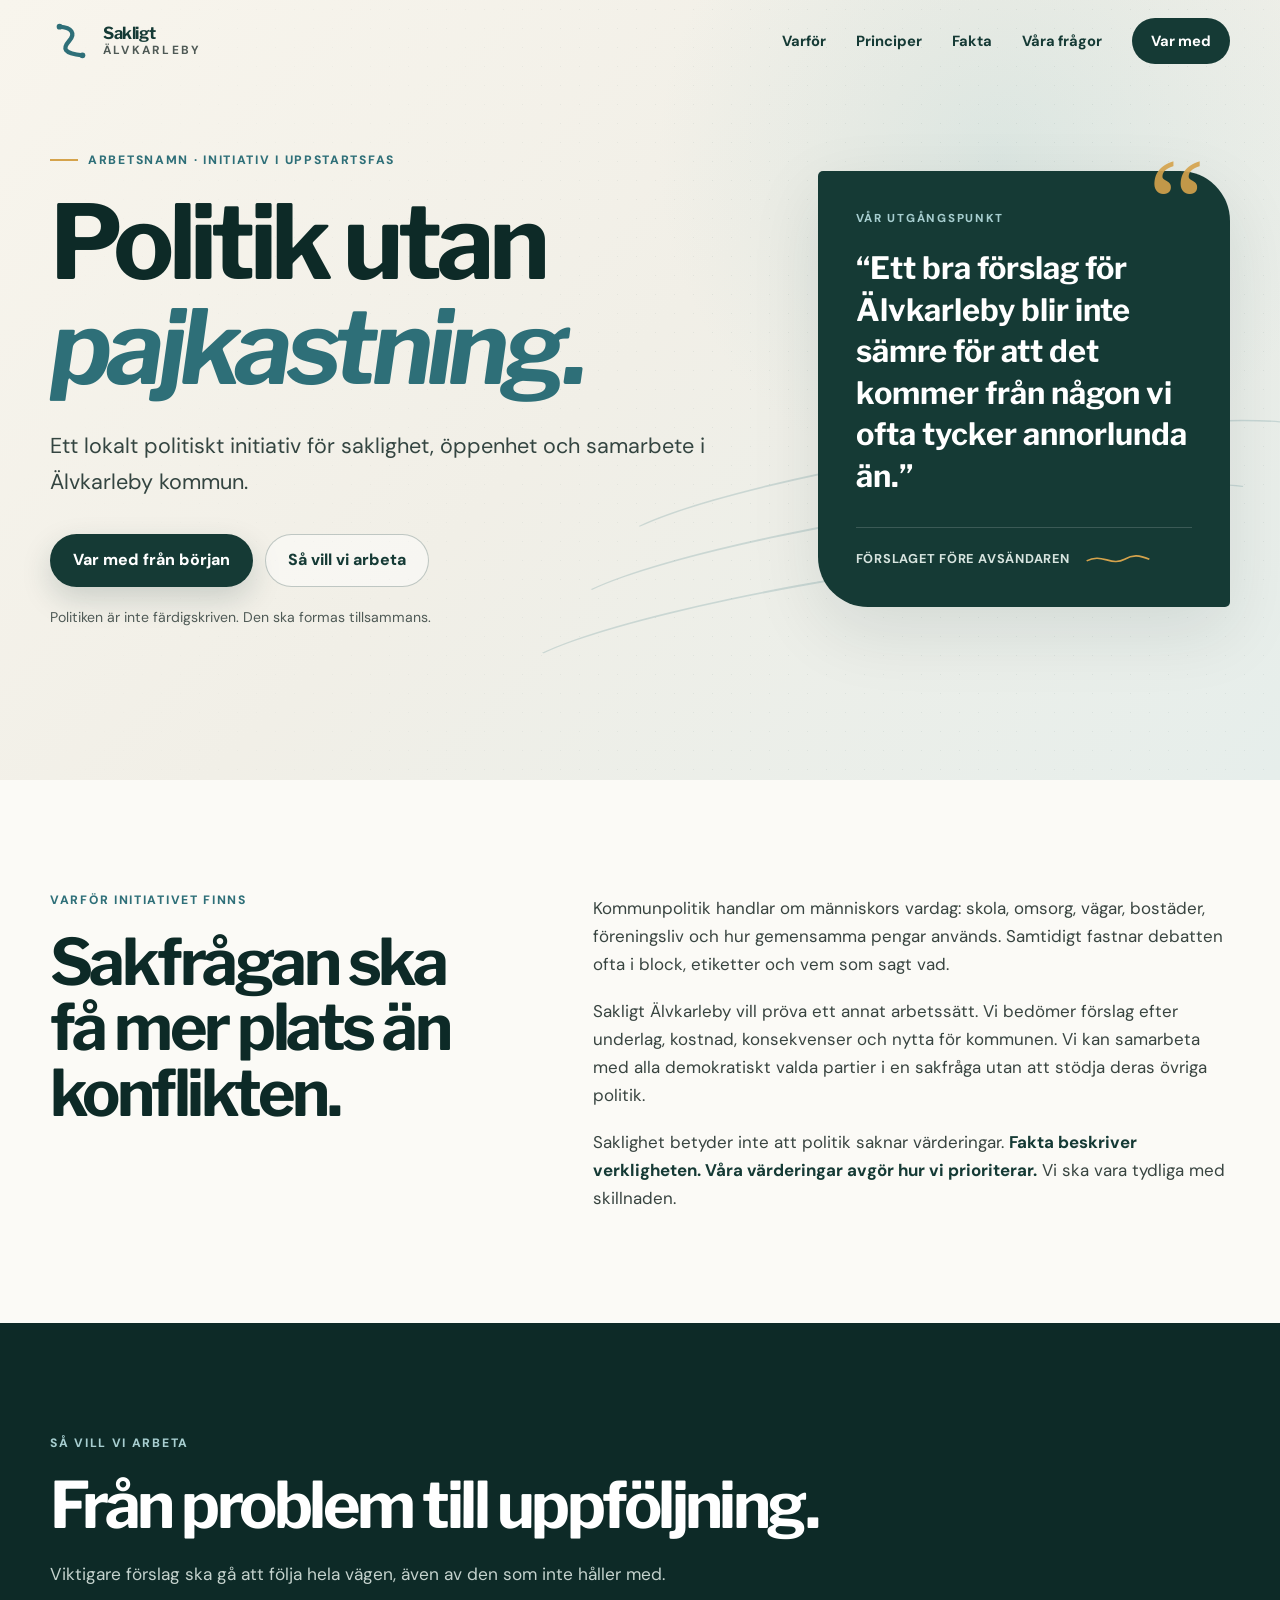
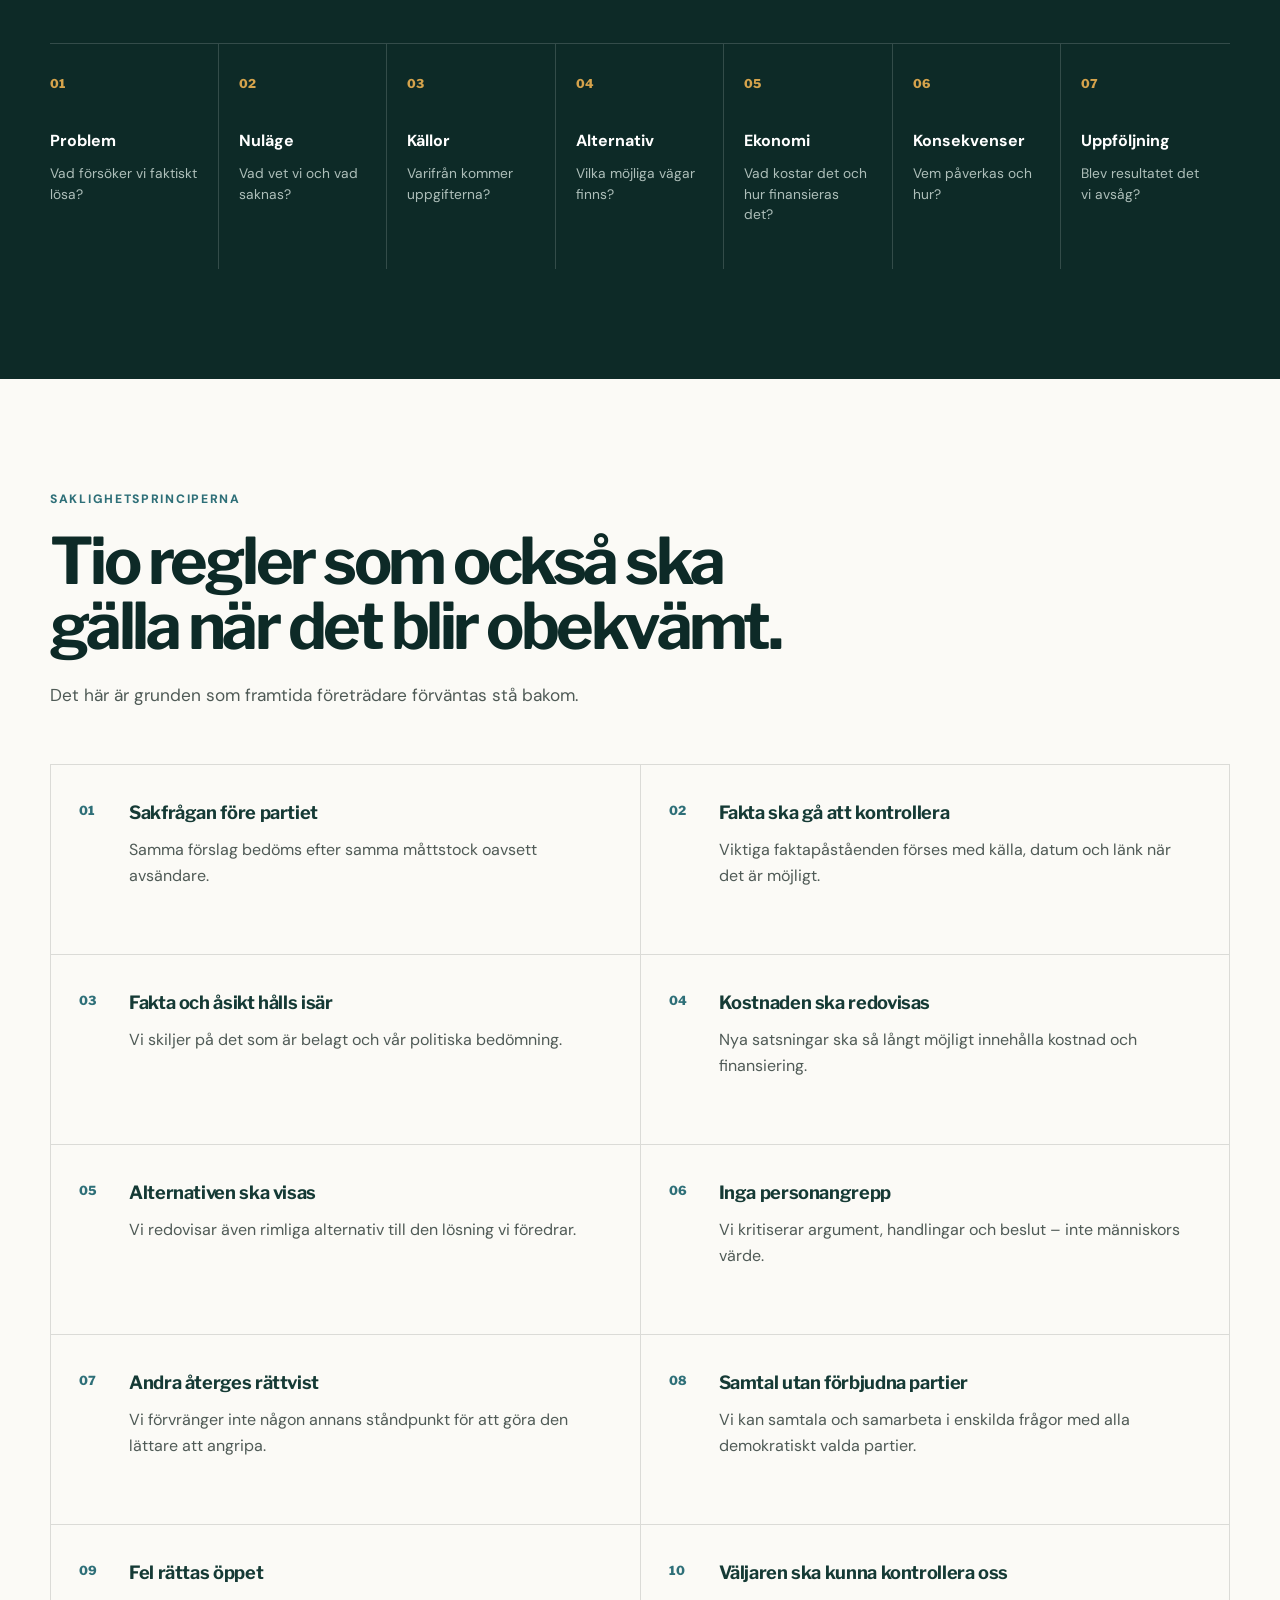
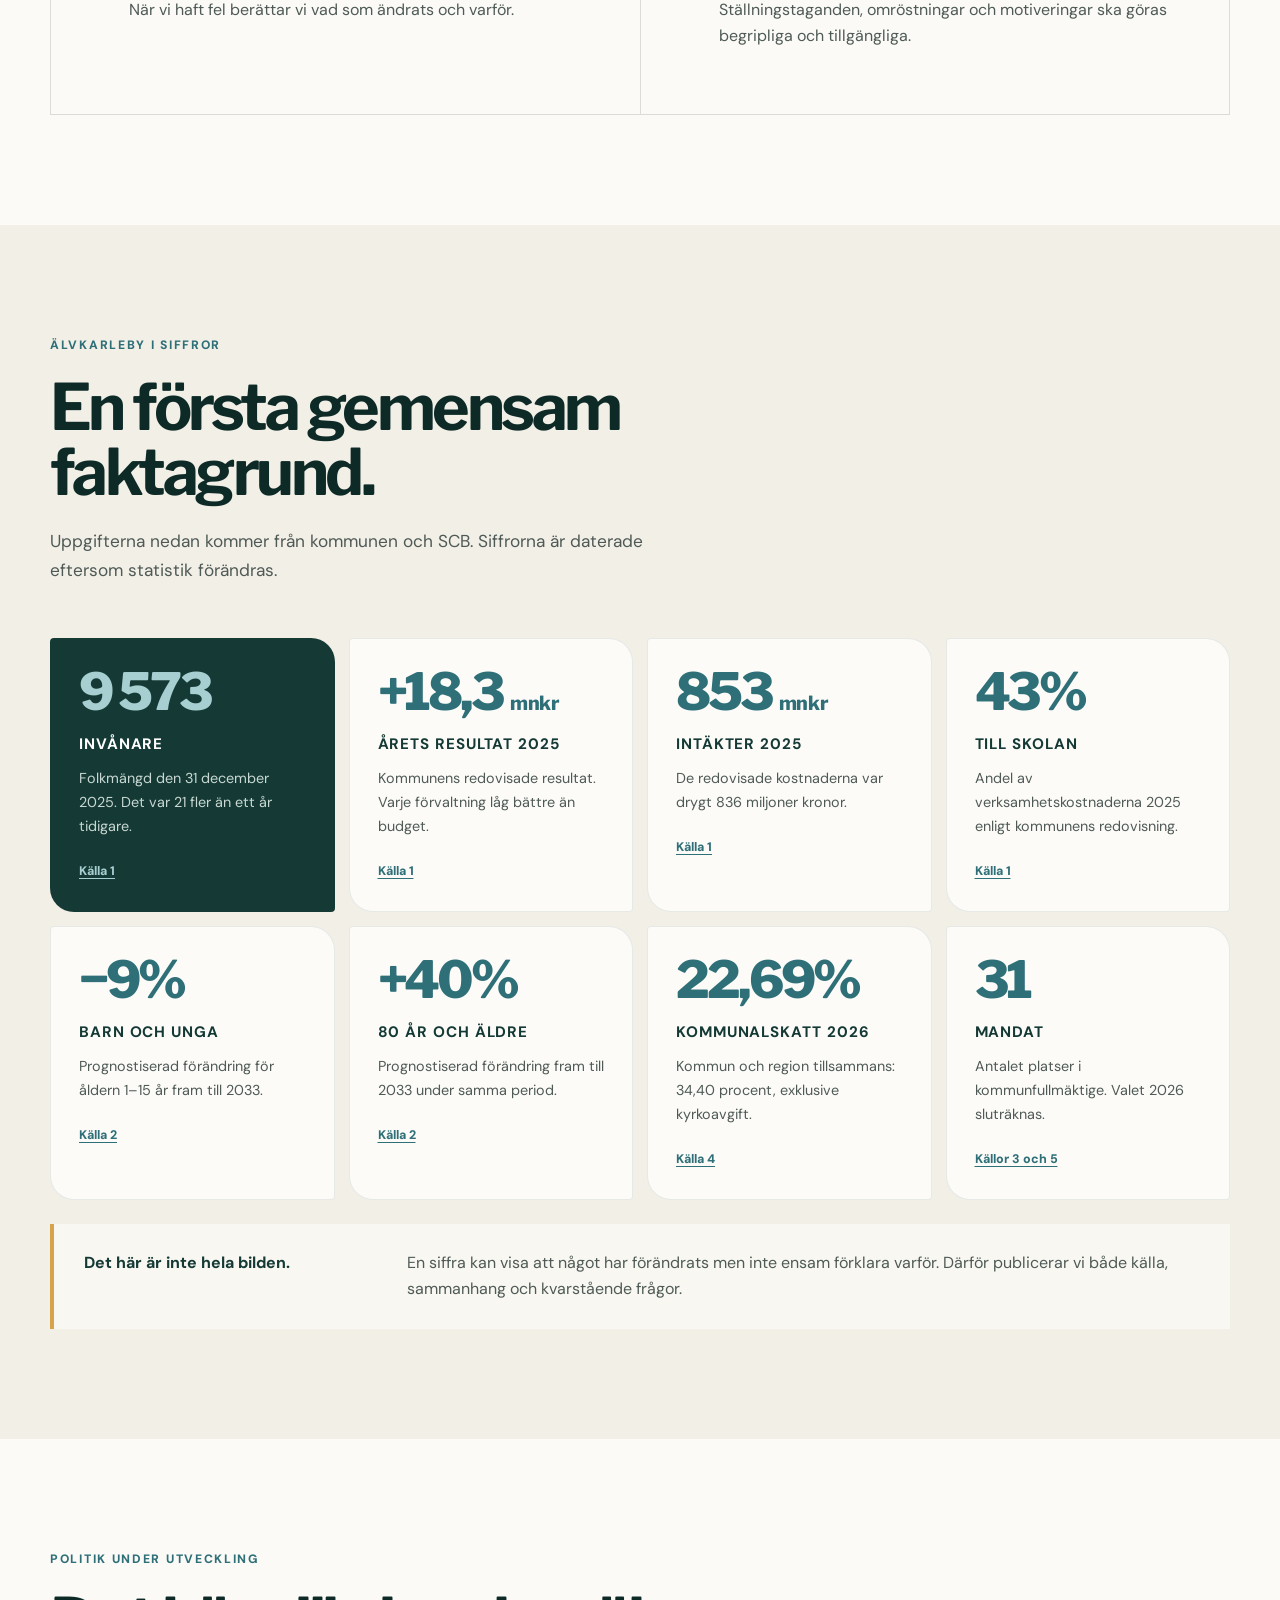
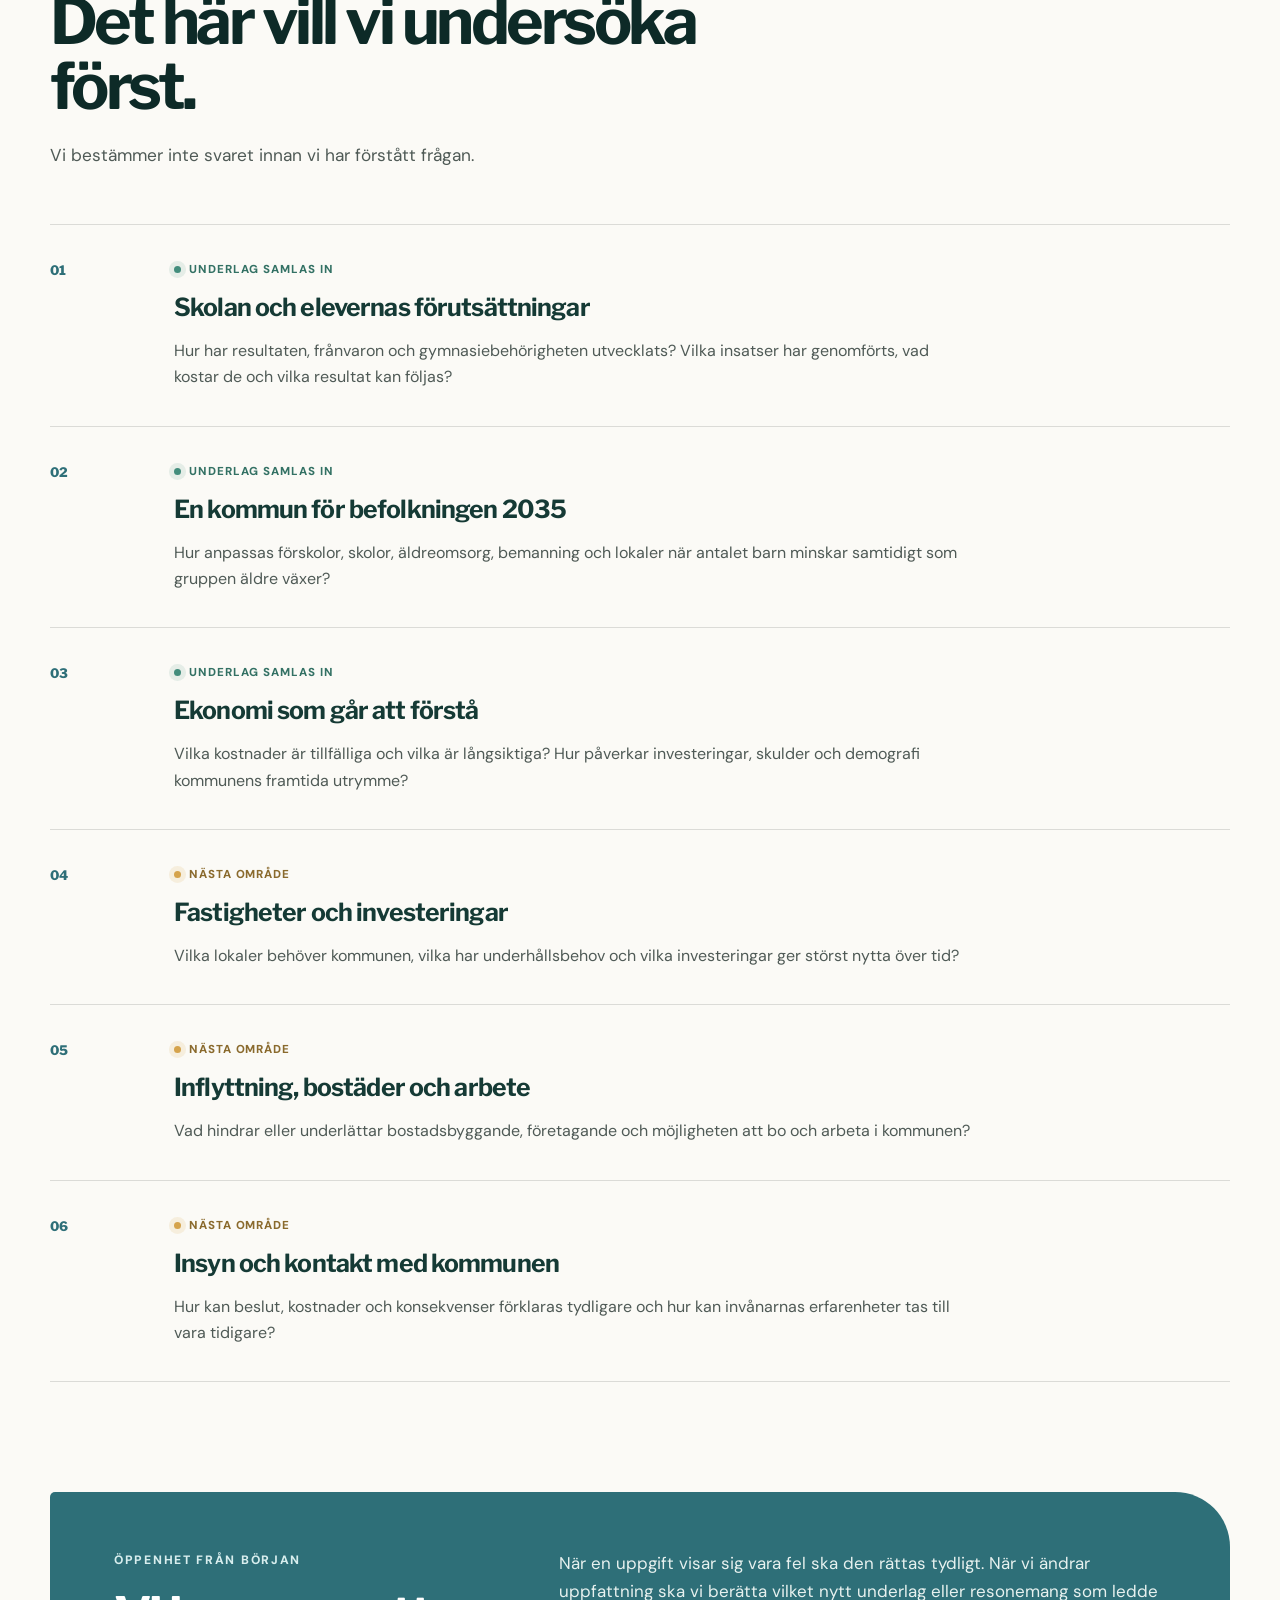
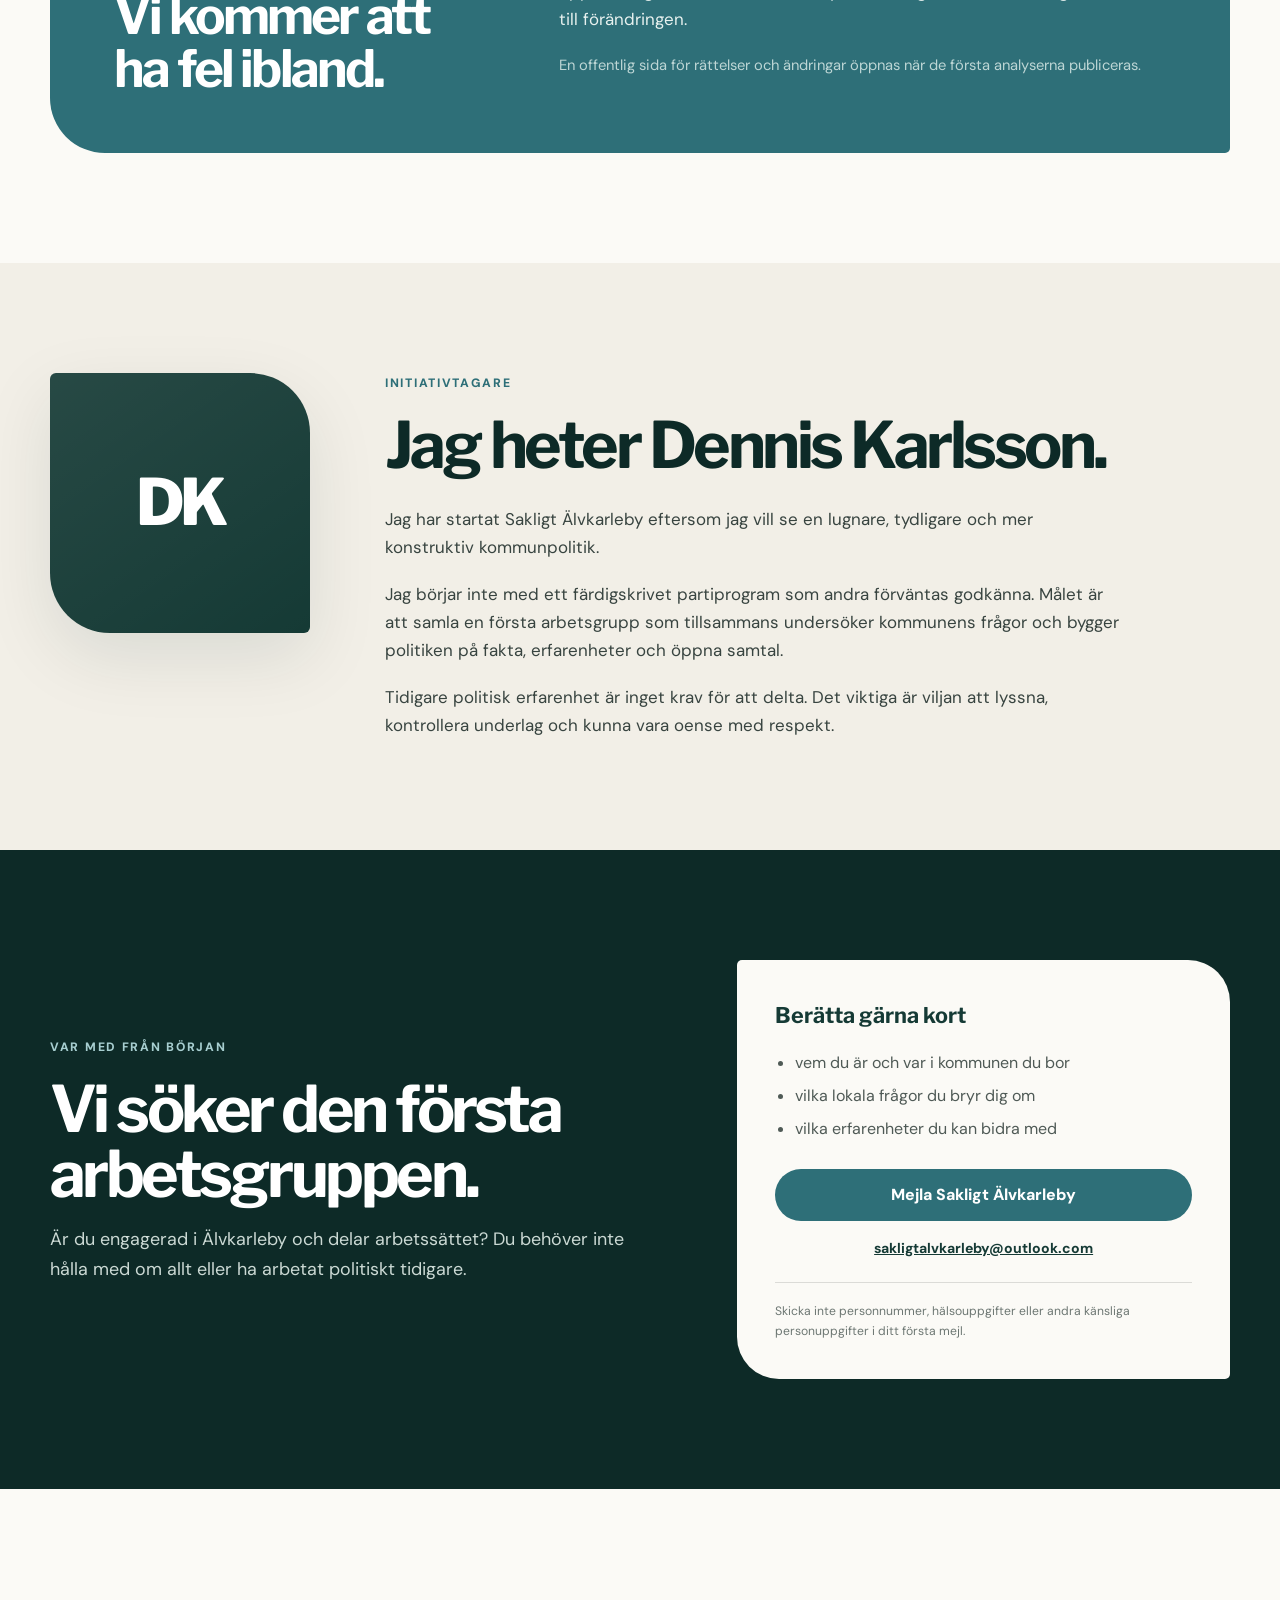
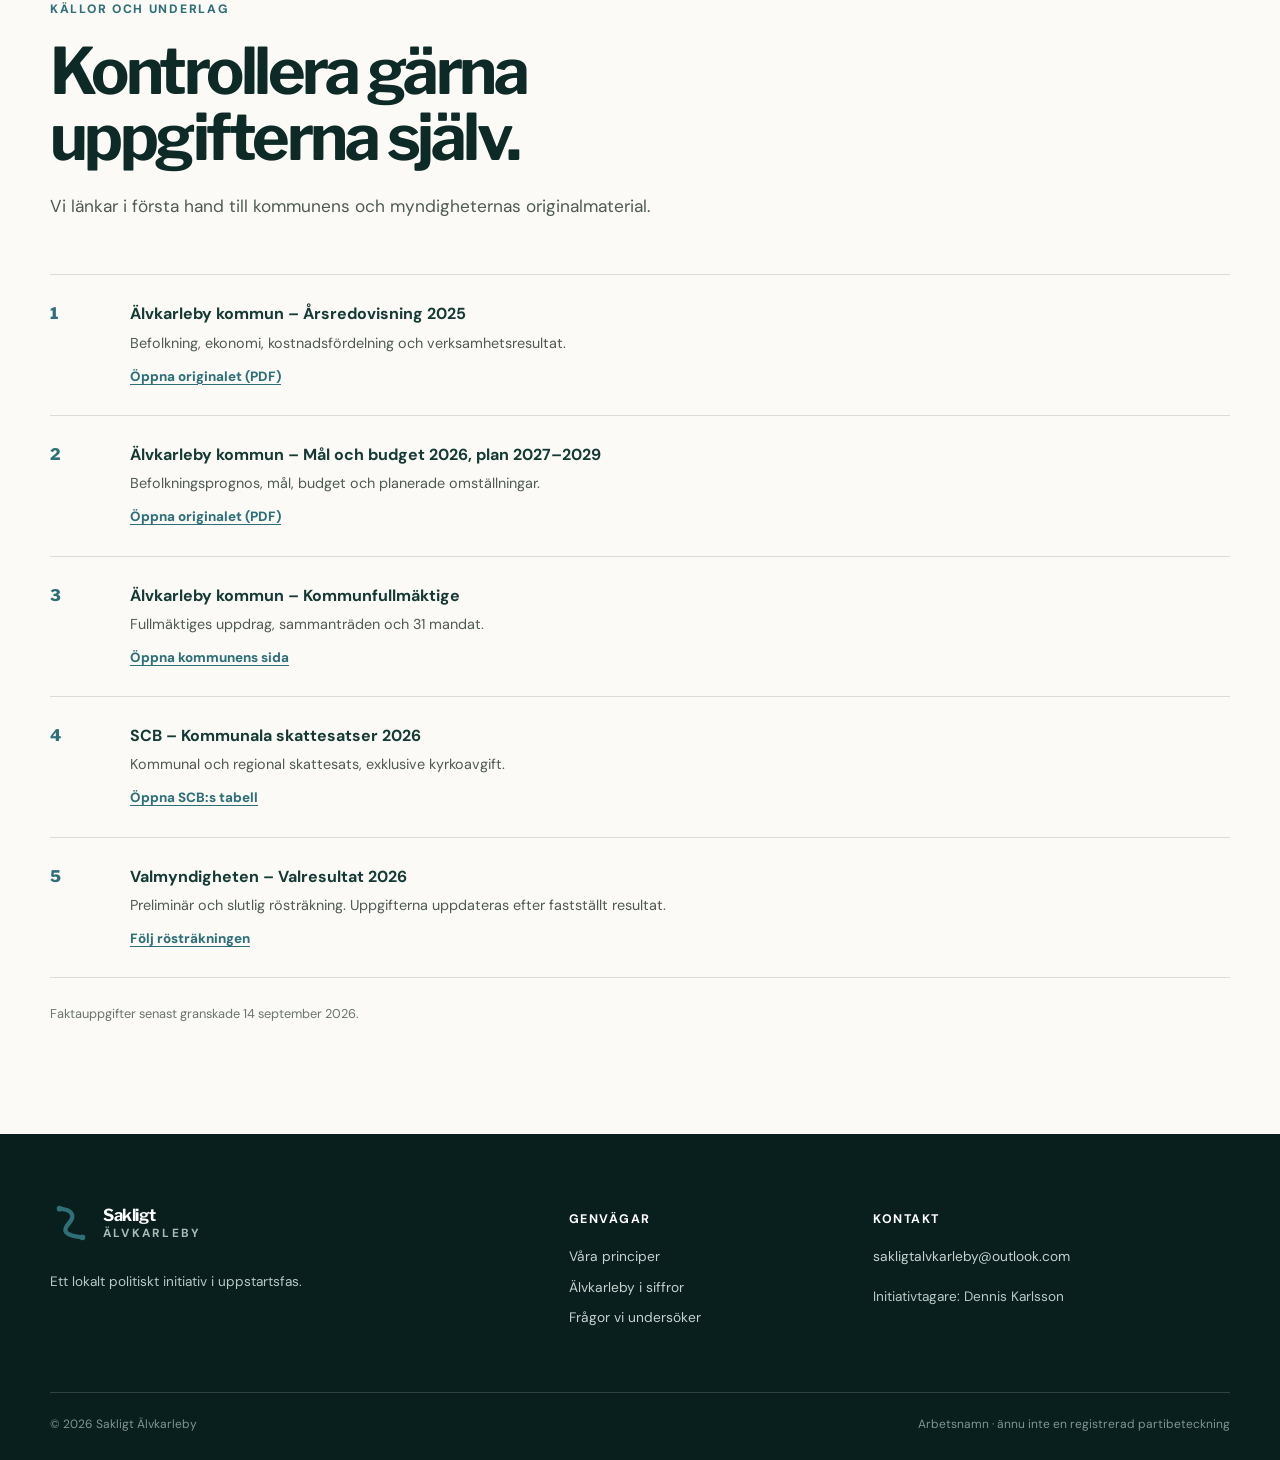
==== index.html @ 92c2a10e "Build first public information page" ====
<!doctype html>
<html lang="sv">
<head>
  <meta charset="utf-8">
  <meta name="viewport" content="width=device-width, initial-scale=1">
  <meta name="description" content="Sakligt Älvkarleby är ett lokalt politiskt initiativ för saklighet, öppenhet och samarbete i Älvkarleby kommun.">
  <meta name="theme-color" content="#153a35">
  <meta property="og:title" content="Sakligt Älvkarleby">
  <meta property="og:description" content="Politik utan pajkastning. Ett lokalt initiativ i uppstartsfas.">
  <meta property="og:type" content="website">
  <title>Sakligt Älvkarleby – Politik utan pajkastning</title>
  <link rel="icon" href="favicon.svg" type="image/svg+xml">
  <link rel="stylesheet" href="styles.css">
  <script src="script.js" defer></script>
</head>
<body>
  <a class="skip-link" href="#main">Hoppa till innehållet</a>

  <header class="site-header" data-header>
    <div class="shell header-inner">
      <a class="brand" href="#top" aria-label="Sakligt Älvkarleby, startsida">
        <span class="brand-mark" aria-hidden="true">
          <svg viewBox="0 0 44 44" role="img">
            <path d="M10 7c13 1 17 7 10 15S14 35 34 37" fill="none" stroke="currentColor" stroke-width="4.5" stroke-linecap="round"/>
            <circle cx="10" cy="7" r="3" fill="currentColor"/>
            <circle cx="34" cy="37" r="3" fill="currentColor"/>
          </svg>
        </span>
        <span>
          <strong>Sakligt</strong>
          <small>Älvkarleby</small>
        </span>
      </a>

      <button class="menu-button" type="button" aria-expanded="false" aria-controls="main-nav" data-menu-button>
        <span class="sr-only">Öppna meny</span>
        <span></span><span></span><span></span>
      </button>

      <nav id="main-nav" class="main-nav" aria-label="Huvudmeny" data-nav>
        <a href="#varfor">Varför</a>
        <a href="#principer">Principer</a>
        <a href="#fakta">Fakta</a>
        <a href="#fragor">Våra frågor</a>
        <a class="nav-cta" href="#var-med">Var med</a>
      </nav>
    </div>
  </header>

  <main id="main">
    <section class="hero" id="top">
      <div class="river-lines" aria-hidden="true">
        <span></span><span></span><span></span>
      </div>
      <div class="shell hero-grid">
        <div class="hero-copy">
          <p class="eyebrow"><span></span> Arbetsnamn · initiativ i uppstartsfas</p>
          <h1>Politik utan<br><em>pajkastning.</em></h1>
          <p class="hero-lead">
            Ett lokalt politiskt initiativ för saklighet, öppenhet och samarbete
            i Älvkarleby kommun.
          </p>
          <div class="hero-actions">
            <a class="button button-primary" href="#var-med">Var med från början</a>
            <a class="button button-ghost" href="#sa-arbetar-vi">Så vill vi arbeta</a>
          </div>
          <p class="hero-note">Politiken är inte färdigskriven. Den ska formas tillsammans.</p>
        </div>

        <aside class="hero-statement" aria-label="Vår utgångspunkt">
          <p class="statement-label">Vår utgångspunkt</p>
          <blockquote>
            “Ett bra förslag för Älvkarleby blir inte sämre för att det kommer
            från någon vi ofta tycker annorlunda än.”
          </blockquote>
          <div class="statement-footer">
            <span>Förslaget före avsändaren</span>
            <svg viewBox="0 0 80 18" aria-hidden="true">
              <path d="M2 12c18-10 30 7 46-2 10-6 18-5 30 0" fill="none" stroke="currentColor" stroke-width="2"/>
            </svg>
          </div>
        </aside>
      </div>
    </section>

    <section class="intro section" id="varfor">
      <div class="shell split">
        <div>
          <p class="section-kicker">Varför initiativet finns</p>
          <h2>Sakfrågan ska få mer plats än konflikten.</h2>
        </div>
        <div class="prose intro-prose">
          <p>
            Kommunpolitik handlar om människors vardag: skola, omsorg, vägar,
            bostäder, föreningsliv och hur gemensamma pengar används. Samtidigt
            fastnar debatten ofta i block, etiketter och vem som sagt vad.
          </p>
          <p>
            Sakligt Älvkarleby vill pröva ett annat arbetssätt. Vi bedömer
            förslag efter underlag, kostnad, konsekvenser och nytta för kommunen.
            Vi kan samarbeta med alla demokratiskt valda partier i en sakfråga
            utan att stödja deras övriga politik.
          </p>
          <p>
            Saklighet betyder inte att politik saknar värderingar.
            <strong>Fakta beskriver verkligheten. Våra värderingar avgör hur vi prioriterar.</strong>
            Vi ska vara tydliga med skillnaden.
          </p>
        </div>
      </div>
    </section>

    <section class="method section section-dark" id="sa-arbetar-vi">
      <div class="shell">
        <div class="section-heading light">
          <p class="section-kicker">Så vill vi arbeta</p>
          <h2>Från problem till uppföljning.</h2>
          <p>Viktigare förslag ska gå att följa hela vägen, även av den som inte håller med.</p>
        </div>

        <ol class="process" aria-label="Arbetsmodell i sju steg">
          <li><span>01</span><strong>Problem</strong><p>Vad försöker vi faktiskt lösa?</p></li>
          <li><span>02</span><strong>Nuläge</strong><p>Vad vet vi och vad saknas?</p></li>
          <li><span>03</span><strong>Källor</strong><p>Varifrån kommer uppgifterna?</p></li>
          <li><span>04</span><strong>Alternativ</strong><p>Vilka möjliga vägar finns?</p></li>
          <li><span>05</span><strong>Ekonomi</strong><p>Vad kostar det och hur finansieras det?</p></li>
          <li><span>06</span><strong>Konsekvenser</strong><p>Vem påverkas och hur?</p></li>
          <li><span>07</span><strong>Uppföljning</strong><p>Blev resultatet det vi avsåg?</p></li>
        </ol>
      </div>
    </section>

    <section class="principles section" id="principer">
      <div class="shell">
        <div class="section-heading">
          <p class="section-kicker">Saklighetsprinciperna</p>
          <h2>Tio regler som också ska gälla när det blir obekvämt.</h2>
          <p>Det här är grunden som framtida företrädare förväntas stå bakom.</p>
        </div>

        <div class="principle-grid">
          <article><span>01</span><h3>Sakfrågan före partiet</h3><p>Samma förslag bedöms efter samma måttstock oavsett avsändare.</p></article>
          <article><span>02</span><h3>Fakta ska gå att kontrollera</h3><p>Viktiga faktapåståenden förses med källa, datum och länk när det är möjligt.</p></article>
          <article><span>03</span><h3>Fakta och åsikt hålls isär</h3><p>Vi skiljer på det som är belagt och vår politiska bedömning.</p></article>
          <article><span>04</span><h3>Kostnaden ska redovisas</h3><p>Nya satsningar ska så långt möjligt innehålla kostnad och finansiering.</p></article>
          <article><span>05</span><h3>Alternativen ska visas</h3><p>Vi redovisar även rimliga alternativ till den lösning vi föredrar.</p></article>
          <article><span>06</span><h3>Inga personangrepp</h3><p>Vi kritiserar argument, handlingar och beslut – inte människors värde.</p></article>
          <article><span>07</span><h3>Andra återges rättvist</h3><p>Vi förvränger inte någon annans ståndpunkt för att göra den lättare att angripa.</p></article>
          <article><span>08</span><h3>Samtal utan förbjudna partier</h3><p>Vi kan samtala och samarbeta i enskilda frågor med alla demokratiskt valda partier.</p></article>
          <article><span>09</span><h3>Fel rättas öppet</h3><p>När vi haft fel berättar vi vad som ändrats och varför.</p></article>
          <article><span>10</span><h3>Väljaren ska kunna kontrollera oss</h3><p>Ställningstaganden, omröstningar och motiveringar ska göras begripliga och tillgängliga.</p></article>
        </div>
      </div>
    </section>

    <section class="facts section section-paper" id="fakta">
      <div class="shell">
        <div class="section-heading">
          <p class="section-kicker">Älvkarleby i siffror</p>
          <h2>En första gemensam faktagrund.</h2>
          <p>
            Uppgifterna nedan kommer från kommunen och SCB. Siffrorna är daterade
            eftersom statistik förändras.
          </p>
        </div>

        <div class="fact-grid">
          <article class="fact-card fact-large">
            <p class="fact-value">9 573</p>
            <h3>invånare</h3>
            <p>Folkmängd den 31 december 2025. Det var 21 fler än ett år tidigare.</p>
            <a href="#source-1">Källa 1</a>
          </article>
          <article class="fact-card">
            <p class="fact-value">+18,3 <small>mnkr</small></p>
            <h3>årets resultat 2025</h3>
            <p>Kommunens redovisade resultat. Varje förvaltning låg bättre än budget.</p>
            <a href="#source-1">Källa 1</a>
          </article>
          <article class="fact-card">
            <p class="fact-value">853 <small>mnkr</small></p>
            <h3>intäkter 2025</h3>
            <p>De redovisade kostnaderna var drygt 836 miljoner kronor.</p>
            <a href="#source-1">Källa 1</a>
          </article>
          <article class="fact-card">
            <p class="fact-value">43%</p>
            <h3>till skolan</h3>
            <p>Andel av verksamhetskostnaderna 2025 enligt kommunens redovisning.</p>
            <a href="#source-1">Källa 1</a>
          </article>
          <article class="fact-card">
            <p class="fact-value">−9%</p>
            <h3>barn och unga</h3>
            <p>Prognostiserad förändring för åldern 1–15 år fram till 2033.</p>
            <a href="#source-2">Källa 2</a>
          </article>
          <article class="fact-card">
            <p class="fact-value">+40%</p>
            <h3>80 år och äldre</h3>
            <p>Prognostiserad förändring fram till 2033 under samma period.</p>
            <a href="#source-2">Källa 2</a>
          </article>
          <article class="fact-card">
            <p class="fact-value">22,69%</p>
            <h3>kommunalskatt 2026</h3>
            <p>Kommun och region tillsammans: 34,40 procent, exklusive kyrkoavgift.</p>
            <a href="#source-4">Källa 4</a>
          </article>
          <article class="fact-card">
            <p class="fact-value">31</p>
            <h3>mandat</h3>
            <p>Antalet platser i kommunfullmäktige. Valet 2026 sluträknas.</p>
            <a href="#source-3">Källor 3 och 5</a>
          </article>
        </div>

        <div class="fact-note" role="note">
          <strong>Det här är inte hela bilden.</strong>
          <p>
            En siffra kan visa att något har förändrats men inte ensam förklara varför.
            Därför publicerar vi både källa, sammanhang och kvarstående frågor.
          </p>
        </div>
      </div>
    </section>

    <section class="questions section" id="fragor">
      <div class="shell">
        <div class="section-heading">
          <p class="section-kicker">Politik under utveckling</p>
          <h2>Det här vill vi undersöka först.</h2>
          <p>Vi bestämmer inte svaret innan vi har förstått frågan.</p>
        </div>

        <div class="question-list">
          <article>
            <div class="question-number">01</div>
            <div>
              <p class="status"><span></span> Underlag samlas in</p>
              <h3>Skolan och elevernas förutsättningar</h3>
              <p>
                Hur har resultaten, frånvaron och gymnasiebehörigheten utvecklats?
                Vilka insatser har genomförts, vad kostar de och vilka resultat kan följas?
              </p>
            </div>
          </article>
          <article>
            <div class="question-number">02</div>
            <div>
              <p class="status"><span></span> Underlag samlas in</p>
              <h3>En kommun för befolkningen 2035</h3>
              <p>
                Hur anpassas förskolor, skolor, äldreomsorg, bemanning och lokaler
                när antalet barn minskar samtidigt som gruppen äldre växer?
              </p>
            </div>
          </article>
          <article>
            <div class="question-number">03</div>
            <div>
              <p class="status"><span></span> Underlag samlas in</p>
              <h3>Ekonomi som går att förstå</h3>
              <p>
                Vilka kostnader är tillfälliga och vilka är långsiktiga? Hur påverkar
                investeringar, skulder och demografi kommunens framtida utrymme?
              </p>
            </div>
          </article>
          <article>
            <div class="question-number">04</div>
            <div>
              <p class="status status-next"><span></span> Nästa område</p>
              <h3>Fastigheter och investeringar</h3>
              <p>
                Vilka lokaler behöver kommunen, vilka har underhållsbehov och vilka
                investeringar ger störst nytta över tid?
              </p>
            </div>
          </article>
          <article>
            <div class="question-number">05</div>
            <div>
              <p class="status status-next"><span></span> Nästa område</p>
              <h3>Inflyttning, bostäder och arbete</h3>
              <p>
                Vad hindrar eller underlättar bostadsbyggande, företagande och
                möjligheten att bo och arbeta i kommunen?
              </p>
            </div>
          </article>
          <article>
            <div class="question-number">06</div>
            <div>
              <p class="status status-next"><span></span> Nästa område</p>
              <h3>Insyn och kontakt med kommunen</h3>
              <p>
                Hur kan beslut, kostnader och konsekvenser förklaras tydligare och
                hur kan invånarnas erfarenheter tas till vara tidigare?
              </p>
            </div>
          </article>
        </div>
      </div>
    </section>

    <section class="corrections section">
      <div class="shell correction-card">
        <div>
          <p class="section-kicker">Öppenhet från början</p>
          <h2>Vi kommer att ha fel ibland.</h2>
        </div>
        <div class="prose">
          <p>
            När en uppgift visar sig vara fel ska den rättas tydligt. När vi ändrar
            uppfattning ska vi berätta vilket nytt underlag eller resonemang som
            ledde till förändringen.
          </p>
          <p class="muted">
            En offentlig sida för rättelser och ändringar öppnas när de första
            analyserna publiceras.
          </p>
        </div>
      </div>
    </section>

    <section class="founder section section-paper" id="om">
      <div class="shell founder-grid">
        <div class="founder-monogram" aria-hidden="true">DK</div>
        <div>
          <p class="section-kicker">Initiativtagare</p>
          <h2>Jag heter Dennis Karlsson.</h2>
          <div class="prose">
            <p>
              Jag har startat Sakligt Älvkarleby eftersom jag vill se en lugnare,
              tydligare och mer konstruktiv kommunpolitik.
            </p>
            <p>
              Jag börjar inte med ett färdigskrivet partiprogram som andra förväntas
              godkänna. Målet är att samla en första arbetsgrupp som tillsammans
              undersöker kommunens frågor och bygger politiken på fakta, erfarenheter
              och öppna samtal.
            </p>
            <p>
              Tidigare politisk erfarenhet är inget krav för att delta. Det viktiga är
              viljan att lyssna, kontrollera underlag och kunna vara oense med respekt.
            </p>
          </div>
        </div>
      </div>
    </section>

    <section class="join section section-dark" id="var-med">
      <div class="shell join-grid">
        <div>
          <p class="section-kicker">Var med från början</p>
          <h2>Vi söker den första arbetsgruppen.</h2>
          <p class="join-lead">
            Är du engagerad i Älvkarleby och delar arbetssättet? Du behöver inte
            hålla med om allt eller ha arbetat politiskt tidigare.
          </p>
        </div>
        <div class="join-card">
          <h3>Berätta gärna kort</h3>
          <ul>
            <li>vem du är och var i kommunen du bor</li>
            <li>vilka lokala frågor du bryr dig om</li>
            <li>vilka erfarenheter du kan bidra med</li>
          </ul>
          <a class="button button-light" href="mailto:sakligtalvkarleby@outlook.com?subject=Jag%20vill%20vara%20med%20fr%C3%A5n%20b%C3%B6rjan">
            Mejla Sakligt Älvkarleby
          </a>
          <a class="email-link" href="mailto:sakligtalvkarleby@outlook.com">sakligtalvkarleby@outlook.com</a>
          <p class="privacy-note">
            Skicka inte personnummer, hälsouppgifter eller andra känsliga
            personuppgifter i ditt första mejl.
          </p>
        </div>
      </div>
    </section>

    <section class="sources section" id="kallor">
      <div class="shell">
        <div class="section-heading">
          <p class="section-kicker">Källor och underlag</p>
          <h2>Kontrollera gärna uppgifterna själv.</h2>
          <p>Vi länkar i första hand till kommunens och myndigheternas originalmaterial.</p>
        </div>

        <ol class="source-list">
          <li id="source-1">
            <span>1</span>
            <div>
              <h3>Älvkarleby kommun – Årsredovisning 2025</h3>
              <p>Befolkning, ekonomi, kostnadsfördelning och verksamhetsresultat.</p>
              <a href="https://www.alvkarleby.se/download/18.3c70674519e635f75181ef31/1781100149010/%C3%85rsredovisning%202025%20%C3%84lvkarleby%20kommun%20(1).pdf" target="_blank" rel="noopener">Öppna originalet (PDF)</a>
            </div>
          </li>
          <li id="source-2">
            <span>2</span>
            <div>
              <h3>Älvkarleby kommun – Mål och budget 2026, plan 2027–2029</h3>
              <p>Befolkningsprognos, mål, budget och planerade omställningar.</p>
              <a href="https://www.alvkarleby.se/download/18.3039a60a199371e7e4b1eeb/1757689611729/Mal%20och%20budget%202026%20med%20plan%202027-2029%20Alvkarleby%20kommun_beslutad.pdf" target="_blank" rel="noopener">Öppna originalet (PDF)</a>
            </div>
          </li>
          <li id="source-3">
            <span>3</span>
            <div>
              <h3>Älvkarleby kommun – Kommunfullmäktige</h3>
              <p>Fullmäktiges uppdrag, sammanträden och 31 mandat.</p>
              <a href="https://www.alvkarleby.se/kommun-och-politik/kommunens-organisation/kommunfullmaktige.html" target="_blank" rel="noopener">Öppna kommunens sida</a>
            </div>
          </li>
          <li id="source-4">
            <span>4</span>
            <div>
              <h3>SCB – Kommunala skattesatser 2026</h3>
              <p>Kommunal och regional skattesats, exklusive kyrkoavgift.</p>
              <a href="https://www.scb.se/hitta-statistik/statistik-efter-amne/offentlig-ekonomi/finanser-for-den-kommunala-sektorn/kommunalskatterna/pong/tabell-och-diagram/totala-kommunala-skattesatser-2026-kommunvis/" target="_blank" rel="noopener">Öppna SCB:s tabell</a>
            </div>
          </li>
          <li id="source-5">
            <span>5</span>
            <div>
              <h3>Valmyndigheten – Valresultat 2026</h3>
              <p>Preliminär och slutlig rösträkning. Uppgifterna uppdateras efter fastställt resultat.</p>
              <a href="https://www.val.se/valresultat-och-statistik/riksdags--region--och-kommunval/valresultat-2026" target="_blank" rel="noopener">Följ rösträkningen</a>
            </div>
          </li>
        </ol>

        <p class="updated">Faktauppgifter senast granskade 14 september 2026.</p>
      </div>
    </section>
  </main>

  <footer class="site-footer">
    <div class="shell footer-grid">
      <div>
        <a class="brand brand-footer" href="#top">
          <span class="brand-mark" aria-hidden="true">
            <svg viewBox="0 0 44 44"><path d="M10 7c13 1 17 7 10 15S14 35 34 37" fill="none" stroke="currentColor" stroke-width="4.5" stroke-linecap="round"/><circle cx="10" cy="7" r="3" fill="currentColor"/><circle cx="34" cy="37" r="3" fill="currentColor"/></svg>
          </span>
          <span><strong>Sakligt</strong><small>Älvkarleby</small></span>
        </a>
        <p>Ett lokalt politiskt initiativ i uppstartsfas.</p>
      </div>
      <div>
        <h2>Genvägar</h2>
        <a href="#principer">Våra principer</a>
        <a href="#fakta">Älvkarleby i siffror</a>
        <a href="#fragor">Frågor vi undersöker</a>
      </div>
      <div>
        <h2>Kontakt</h2>
        <a href="mailto:sakligtalvkarleby@outlook.com">sakligtalvkarleby@outlook.com</a>
        <p>Initiativtagare: Dennis Karlsson</p>
      </div>
    </div>
    <div class="shell footer-bottom">
      <p>© <span data-year>2026</span> Sakligt Älvkarleby</p>
      <p>Arbetsnamn · ännu inte en registrerad partibeteckning</p>
    </div>
  </footer>
</body>
</html>
---- styles.css ----
@import url('https://fonts.googleapis.com/css2?family=DM+Sans:wght@400;500;600;700&family=Libre+Franklin:ital,wght@0,700;0,800;1,700&display=swap');

:root {
  --ink: #18201e;
  --ink-soft: #4f5a56;
  --forest: #153a35;
  --forest-deep: #0d2a27;
  --river: #2e6f78;
  --river-light: #a7ced0;
  --paper: #f2efe7;
  --cream: #fbfaf6;
  --white: #ffffff;
  --gold: #d5a34c;
  --line: rgba(24, 32, 30, 0.14);
  --line-light: rgba(255, 255, 255, 0.16);
  --shadow: 0 24px 70px rgba(12, 42, 39, 0.10);
  --radius: 22px;
  --shell: 1180px;
}

* { box-sizing: border-box; }
html { scroll-behavior: smooth; scroll-padding-top: 90px; }
body {
  margin: 0;
  color: var(--ink);
  background: var(--cream);
  font-family: "DM Sans", system-ui, -apple-system, BlinkMacSystemFont, "Segoe UI", sans-serif;
  line-height: 1.65;
  -webkit-font-smoothing: antialiased;
}
body.menu-open { overflow: hidden; }
a { color: inherit; }
img, svg { display: block; max-width: 100%; }
button, input, textarea { font: inherit; }
::selection { background: var(--river-light); color: var(--forest-deep); }

.skip-link {
  position: fixed;
  top: 8px;
  left: 8px;
  z-index: 1000;
  padding: 10px 16px;
  background: var(--white);
  color: var(--forest);
  border-radius: 8px;
  transform: translateY(-150%);
}
.skip-link:focus { transform: translateY(0); }

.sr-only {
  position: absolute;
  width: 1px;
  height: 1px;
  padding: 0;
  margin: -1px;
  overflow: hidden;
  clip: rect(0, 0, 0, 0);
  white-space: nowrap;
  border: 0;
}

.shell {
  width: min(calc(100% - 40px), var(--shell));
  margin-inline: auto;
}

.site-header {
  position: fixed;
  inset: 0 0 auto;
  z-index: 100;
  transition: background .25s ease, box-shadow .25s ease;
}
.site-header.scrolled {
  background: rgba(251, 250, 246, .94);
  box-shadow: 0 1px 0 var(--line);
  backdrop-filter: blur(16px);
}
.header-inner {
  min-height: 82px;
  display: flex;
  align-items: center;
  justify-content: space-between;
}
.brand {
  display: inline-flex;
  align-items: center;
  gap: 11px;
  color: var(--forest);
  text-decoration: none;
}
.brand-mark {
  width: 42px;
  height: 42px;
  display: grid;
  place-items: center;
  color: var(--river);
}
.brand-mark svg { width: 100%; }
.brand strong,
.brand small {
  display: block;
  line-height: 1;
}
.brand strong {
  font-family: "Libre Franklin", sans-serif;
  font-size: 1.04rem;
  letter-spacing: -.03em;
}
.brand small {
  margin-top: 4px;
  color: var(--ink-soft);
  font-size: .74rem;
  font-weight: 700;
  letter-spacing: .19em;
  text-transform: uppercase;
}
.main-nav {
  display: flex;
  align-items: center;
  gap: 30px;
}
.main-nav a {
  color: var(--forest);
  font-size: .92rem;
  font-weight: 700;
  text-decoration: none;
}
.main-nav a:not(.nav-cta):hover { color: var(--river); }
.main-nav .nav-cta {
  padding: 11px 19px;
  color: var(--white);
  background: var(--forest);
  border-radius: 999px;
}
.menu-button {
  display: none;
  width: 46px;
  height: 46px;
  padding: 11px;
  border: 0;
  border-radius: 50%;
  background: var(--forest);
}
.menu-button span:not(.sr-only) {
  display: block;
  height: 2px;
  margin: 4px 0;
  background: white;
  transition: transform .2s ease, opacity .2s ease;
}

.hero {
  position: relative;
  min-height: 780px;
  padding: 150px 0 92px;
  overflow: hidden;
  background:
    radial-gradient(circle at 78% 20%, rgba(167, 206, 208, .27), transparent 29%),
    linear-gradient(135deg, #f8f5ed 0%, #f1efe7 48%, #e6eeeb 100%);
}
.hero::before {
  content: "";
  position: absolute;
  inset: 0;
  opacity: .28;
  background-image: radial-gradient(rgba(21, 58, 53, .25) .7px, transparent .7px);
  background-size: 19px 19px;
  mask-image: linear-gradient(to right, transparent, black 55%);
}
.hero-grid {
  position: relative;
  z-index: 2;
  display: grid;
  grid-template-columns: minmax(0, 1.25fr) minmax(320px, .75fr);
  align-items: center;
  gap: 80px;
}
.eyebrow,
.section-kicker {
  margin: 0 0 20px;
  color: var(--river);
  font-size: .76rem;
  font-weight: 800;
  letter-spacing: .14em;
  text-transform: uppercase;
}
.eyebrow { display: flex; align-items: center; gap: 10px; }
.eyebrow span {
  width: 28px;
  height: 2px;
  background: var(--gold);
}
.hero h1,
.section h2 {
  margin: 0;
  font-family: "Libre Franklin", sans-serif;
  letter-spacing: -.055em;
  line-height: 1.02;
}
.hero h1 {
  max-width: 760px;
  color: var(--forest-deep);
  font-size: clamp(3.9rem, 8vw, 7.35rem);
}
.hero h1 em {
  color: var(--river);
  font-style: italic;
}
.hero-lead {
  max-width: 660px;
  margin: 30px 0 0;
  color: #344541;
  font-size: clamp(1.1rem, 2vw, 1.35rem);
}
.hero-actions {
  display: flex;
  flex-wrap: wrap;
  gap: 12px;
  margin-top: 34px;
}
.button {
  display: inline-flex;
  min-height: 50px;
  align-items: center;
  justify-content: center;
  padding: 12px 22px;
  border: 1px solid transparent;
  border-radius: 999px;
  font-weight: 800;
  text-align: center;
  text-decoration: none;
  transition: transform .2s ease, box-shadow .2s ease, background .2s ease;
}
.button:hover { transform: translateY(-2px); }
.button-primary {
  color: var(--white);
  background: var(--forest);
  box-shadow: 0 12px 30px rgba(21, 58, 53, .18);
}
.button-primary:hover { background: var(--forest-deep); }
.button-ghost {
  color: var(--forest);
  border-color: rgba(21, 58, 53, .25);
  background: rgba(255, 255, 255, .45);
}
.hero-note {
  margin: 19px 0 0;
  color: var(--ink-soft);
  font-size: .88rem;
}
.hero-statement {
  position: relative;
  padding: 38px;
  color: var(--white);
  background: var(--forest);
  border-radius: 5px 50px 5px 50px;
  box-shadow: var(--shadow);
}
.hero-statement::before {
  content: "“";
  position: absolute;
  top: -32px;
  right: 25px;
  color: var(--gold);
  font-family: Georgia, serif;
  font-size: 8rem;
  line-height: 1;
  opacity: .9;
}
.statement-label {
  margin: 0 0 20px;
  color: var(--river-light);
  font-size: .72rem;
  font-weight: 800;
  letter-spacing: .15em;
  text-transform: uppercase;
}
.hero-statement blockquote {
  margin: 0;
  font-family: "Libre Franklin", sans-serif;
  font-size: clamp(1.35rem, 2.4vw, 2rem);
  font-weight: 700;
  line-height: 1.35;
}
.statement-footer {
  display: flex;
  align-items: center;
  gap: 15px;
  margin-top: 30px;
  padding-top: 20px;
  border-top: 1px solid var(--line-light);
  color: #d7e4df;
  font-size: .8rem;
  font-weight: 700;
  letter-spacing: .06em;
  text-transform: uppercase;
}
.statement-footer svg { width: 66px; color: var(--gold); }
.river-lines {
  position: absolute;
  right: -5%;
  bottom: 3%;
  width: 56%;
  height: 40%;
  opacity: .18;
  transform: rotate(-9deg);
}
.river-lines span {
  position: absolute;
  right: 0;
  width: 100%;
  height: 90px;
  border: 2px solid var(--river);
  border-color: var(--river) transparent transparent;
  border-radius: 50%;
}
.river-lines span:nth-child(2) { top: 55px; right: 8%; }
.river-lines span:nth-child(3) { top: 110px; right: 16%; }

.section { padding: 110px 0; }
.section h2 {
  color: var(--forest-deep);
  font-size: clamp(2.35rem, 5vw, 4.4rem);
}
.section-heading {
  max-width: 790px;
  margin-bottom: 54px;
}
.section-heading > p:last-child {
  max-width: 650px;
  margin: 22px 0 0;
  color: var(--ink-soft);
  font-size: 1.08rem;
}
.split {
  display: grid;
  grid-template-columns: .82fr 1.18fr;
  gap: 100px;
}
.prose p {
  margin: 0 0 19px;
  color: #384440;
  font-size: 1.06rem;
}
.prose p:last-child { margin-bottom: 0; }
.prose strong { color: var(--forest); }
.intro-prose { padding-top: 5px; }

.section-dark {
  color: var(--white);
  background: var(--forest-deep);
}
.section-dark h2,
.section-heading.light h2 { color: var(--white); }
.section-dark .section-kicker { color: var(--river-light); }
.section-heading.light > p:last-child { color: #c4d2cd; }
.process {
  display: grid;
  grid-template-columns: repeat(7, 1fr);
  gap: 0;
  margin: 50px 0 0;
  padding: 0;
  list-style: none;
  border-top: 1px solid var(--line-light);
}
.process li {
  position: relative;
  min-height: 225px;
  padding: 30px 20px 20px 0;
  border-right: 1px solid var(--line-light);
}
.process li:not(:first-child) { padding-left: 20px; }
.process li:last-child { border-right: 0; }
.process span {
  display: block;
  margin-bottom: 34px;
  color: var(--gold);
  font-family: "Libre Franklin", sans-serif;
  font-size: .76rem;
  font-weight: 800;
}
.process strong {
  display: block;
  font-size: 1rem;
}
.process p {
  margin: 9px 0 0;
  color: #aebfba;
  font-size: .86rem;
  line-height: 1.5;
}

.principle-grid {
  display: grid;
  grid-template-columns: repeat(2, 1fr);
  border-top: 1px solid var(--line);
  border-left: 1px solid var(--line);
}
.principle-grid article {
  position: relative;
  min-height: 190px;
  padding: 32px 36px 30px 78px;
  border-right: 1px solid var(--line);
  border-bottom: 1px solid var(--line);
}
.principle-grid span {
  position: absolute;
  top: 36px;
  left: 28px;
  color: var(--river);
  font-family: "Libre Franklin", sans-serif;
  font-size: .78rem;
  font-weight: 800;
}
.principle-grid h3 {
  margin: 0 0 10px;
  color: var(--forest);
  font-family: "Libre Franklin", sans-serif;
  font-size: 1.14rem;
  letter-spacing: -.02em;
}
.principle-grid p { margin: 0; color: var(--ink-soft); }

.section-paper { background: var(--paper); }
.fact-grid {
  display: grid;
  grid-template-columns: repeat(4, 1fr);
  gap: 14px;
}
.fact-card {
  min-height: 245px;
  padding: 28px;
  background: rgba(255, 255, 255, .72);
  border: 1px solid rgba(21, 58, 53, .09);
  border-radius: 4px 24px 4px 24px;
}
.fact-card.fact-large { background: var(--forest); color: var(--white); }
.fact-value {
  margin: 0;
  color: var(--river);
  font-family: "Libre Franklin", sans-serif;
  font-size: clamp(2.35rem, 4vw, 3.5rem);
  font-weight: 800;
  letter-spacing: -.06em;
  line-height: 1;
}
.fact-large .fact-value { color: var(--river-light); }
.fact-value small { font-size: .38em; letter-spacing: -.02em; }
.fact-card h3 {
  margin: 14px 0 10px;
  color: var(--forest);
  font-size: .95rem;
  text-transform: uppercase;
  letter-spacing: .06em;
}
.fact-large h3 { color: var(--white); }
.fact-card > p:not(.fact-value) {
  margin: 0 0 18px;
  color: var(--ink-soft);
  font-size: .9rem;
}
.fact-large > p:not(.fact-value) { color: #c9d8d3; }
.fact-card a {
  color: var(--river);
  font-size: .78rem;
  font-weight: 800;
  text-underline-offset: 3px;
}
.fact-large a { color: var(--river-light); }
.fact-note {
  display: grid;
  grid-template-columns: .35fr 1fr;
  gap: 45px;
  margin-top: 24px;
  padding: 26px 30px;
  border-left: 4px solid var(--gold);
  background: rgba(255, 255, 255, .46);
}
.fact-note strong { color: var(--forest); }
.fact-note p { margin: 0; color: var(--ink-soft); }

.question-list { border-top: 1px solid var(--line); }
.question-list article {
  display: grid;
  grid-template-columns: 100px 1fr;
  gap: 24px;
  padding: 35px 0;
  border-bottom: 1px solid var(--line);
}
.question-number {
  color: var(--river);
  font-family: "Libre Franklin", sans-serif;
  font-size: .82rem;
  font-weight: 800;
}
.status {
  display: flex;
  align-items: center;
  gap: 8px;
  margin: 0 0 8px;
  color: #337164;
  font-size: .72rem;
  font-weight: 800;
  letter-spacing: .08em;
  text-transform: uppercase;
}
.status span {
  width: 7px;
  height: 7px;
  background: #438d7c;
  border-radius: 50%;
  box-shadow: 0 0 0 5px rgba(67, 141, 124, .12);
}
.status-next { color: #8a6a2d; }
.status-next span { background: var(--gold); box-shadow: 0 0 0 5px rgba(213, 163, 76, .14); }
.question-list h3 {
  margin: 0 0 10px;
  color: var(--forest);
  font-family: "Libre Franklin", sans-serif;
  font-size: 1.55rem;
  letter-spacing: -.035em;
}
.question-list p:last-child {
  max-width: 800px;
  margin: 0;
  color: var(--ink-soft);
}

.corrections { padding-top: 0; }
.correction-card {
  display: grid;
  grid-template-columns: .75fr 1.25fr;
  gap: 80px;
  padding: 58px 64px;
  color: var(--white);
  background: var(--river);
  border-radius: 5px 55px 5px 55px;
}
.correction-card h2 { color: var(--white); font-size: clamp(2.1rem, 4vw, 3.3rem); }
.correction-card .section-kicker { color: #d8eeee; }
.correction-card .prose p { color: #e7f1ef; }
.correction-card .prose .muted { color: #bdd6d5; font-size: .92rem; }

.founder-grid {
  display: grid;
  grid-template-columns: 260px 1fr;
  gap: 75px;
  align-items: start;
}
.founder-monogram {
  aspect-ratio: 1;
  display: grid;
  place-items: center;
  color: var(--white);
  background:
    linear-gradient(145deg, rgba(255,255,255,.08), transparent),
    var(--forest);
  border-radius: 6px 60px 6px 60px;
  font-family: "Libre Franklin", sans-serif;
  font-size: 4rem;
  font-weight: 800;
  letter-spacing: -.08em;
  box-shadow: var(--shadow);
}
.founder .prose { max-width: 740px; margin-top: 28px; }

.join-grid {
  display: grid;
  grid-template-columns: 1.1fr .9fr;
  gap: 85px;
  align-items: center;
}
.join h2 { color: var(--white); }
.join-lead {
  max-width: 650px;
  color: #cbd9d4;
  font-size: 1.12rem;
}
.join-card {
  padding: 38px;
  color: var(--ink);
  background: var(--cream);
  border-radius: 5px 42px 5px 42px;
}
.join-card h3 {
  margin: 0 0 16px;
  color: var(--forest);
  font-family: "Libre Franklin", sans-serif;
  font-size: 1.35rem;
}
.join-card ul { margin: 0 0 26px; padding-left: 20px; color: var(--ink-soft); }
.join-card li { margin: 7px 0; }
.button-light { width: 100%; color: var(--white); background: var(--river); }
.email-link {
  display: block;
  margin-top: 16px;
  color: var(--forest);
  font-size: .88rem;
  font-weight: 700;
  text-align: center;
}
.privacy-note {
  margin: 22px 0 0;
  padding-top: 18px;
  color: #6d7773;
  border-top: 1px solid var(--line);
  font-size: .76rem;
}

.source-list { margin: 0; padding: 0; list-style: none; border-top: 1px solid var(--line); }
.source-list li {
  display: grid;
  grid-template-columns: 60px 1fr;
  gap: 20px;
  padding: 26px 0;
  border-bottom: 1px solid var(--line);
}
.source-list li > span {
  color: var(--river);
  font-family: "Libre Franklin", sans-serif;
  font-weight: 800;
}
.source-list h3 { margin: 0 0 4px; color: var(--forest); font-size: 1rem; }
.source-list p { margin: 0 0 7px; color: var(--ink-soft); font-size: .9rem; }
.source-list a {
  color: var(--river);
  font-size: .84rem;
  font-weight: 800;
  text-underline-offset: 3px;
}
.updated { margin: 25px 0 0; color: #6b7571; font-size: .8rem; }

.site-footer {
  padding: 68px 0 25px;
  color: #b9c9c4;
  background: #091f1d;
}
.footer-grid {
  display: grid;
  grid-template-columns: 1.3fr .7fr 1fr;
  gap: 55px;
}
.brand-footer { color: var(--white); }
.brand-footer small { color: #a6bbb5; }
.footer-grid h2 {
  margin: 7px 0 15px;
  color: var(--white);
  font-size: .78rem;
  letter-spacing: .12em;
  text-transform: uppercase;
}
.footer-grid p { max-width: 350px; margin: 18px 0 0; font-size: .85rem; }
.footer-grid a:not(.brand) {
  display: block;
  margin: 8px 0;
  color: #c5d2ce;
  font-size: .86rem;
  text-decoration: none;
}
.footer-grid a:hover { color: var(--white); }
.footer-bottom {
  display: flex;
  justify-content: space-between;
  gap: 30px;
  margin-top: 55px;
  padding-top: 22px;
  border-top: 1px solid var(--line-light);
  color: #7f9590;
  font-size: .75rem;
}
.footer-bottom p { margin: 0; }

@media (max-width: 1000px) {
  .hero { min-height: auto; }
  .hero-grid { grid-template-columns: 1fr; gap: 55px; }
  .hero-copy { max-width: 800px; }
  .hero-statement { max-width: 590px; margin-left: auto; }
  .split { grid-template-columns: 1fr; gap: 35px; }
  .process { grid-template-columns: repeat(4, 1fr); }
  .process li:nth-child(4) { border-right: 0; }
  .process li:nth-child(n+5) { border-top: 1px solid var(--line-light); }
  .fact-grid { grid-template-columns: repeat(2, 1fr); }
  .join-grid { gap: 45px; }
}

@media (max-width: 760px) {
  .shell { width: min(calc(100% - 28px), var(--shell)); }
  .section { padding: 78px 0; }
  .site-header { background: rgba(251, 250, 246, .94); backdrop-filter: blur(14px); }
  .header-inner { min-height: 68px; }
  .brand-mark { width: 36px; height: 36px; }
  .menu-button { display: block; }
  .menu-button[aria-expanded="true"] span:nth-child(2) { transform: translateY(6px) rotate(45deg); }
  .menu-button[aria-expanded="true"] span:nth-child(3) { opacity: 0; }
  .menu-button[aria-expanded="true"] span:nth-child(4) { transform: translateY(-6px) rotate(-45deg); }
  .main-nav {
    position: fixed;
    top: 68px;
    left: 0;
    right: 0;
    bottom: 0;
    display: flex;
    flex-direction: column;
    align-items: stretch;
    gap: 0;
    padding: 24px 20px;
    background: var(--cream);
    transform: translateX(105%);
    transition: transform .25s ease;
  }
  .main-nav.open { transform: translateX(0); }
  .main-nav a {
    padding: 17px 6px;
    border-bottom: 1px solid var(--line);
    font-size: 1.1rem;
  }
  .main-nav .nav-cta { margin-top: 15px; border: 0; text-align: center; }
  .hero { padding: 118px 0 72px; }
  .hero h1 { font-size: clamp(3.45rem, 16vw, 5rem); }
  .hero-lead { font-size: 1.05rem; }
  .hero-actions { align-items: stretch; flex-direction: column; }
  .hero-actions .button { width: 100%; }
  .hero-statement { padding: 30px 26px; border-radius: 4px 34px 4px 34px; }
  .hero-statement::before { font-size: 6rem; }
  .process { grid-template-columns: repeat(2, 1fr); }
  .process li, .process li:not(:first-child) { min-height: 180px; padding: 24px 14px; border-top: 1px solid var(--line-light); }
  .process li:nth-child(even) { border-right: 0; }
  .process span { margin-bottom: 22px; }
  .principle-grid { grid-template-columns: 1fr; }
  .principle-grid article { min-height: 0; padding: 27px 22px 26px 62px; }
  .principle-grid span { top: 30px; left: 22px; }
  .fact-grid { grid-template-columns: 1fr; }
  .fact-card { min-height: 0; }
  .fact-note { grid-template-columns: 1fr; gap: 8px; }
  .question-list article { grid-template-columns: 46px 1fr; gap: 10px; }
  .question-list h3 { font-size: 1.25rem; }
  .correction-card { grid-template-columns: 1fr; gap: 25px; padding: 38px 26px; border-radius: 4px 38px 4px 38px; }
  .founder-grid { grid-template-columns: 1fr; gap: 38px; }
  .founder-monogram { width: 180px; }
  .join-grid { grid-template-columns: 1fr; }
  .join-card { padding: 28px 22px; }
  .footer-grid { grid-template-columns: 1fr; gap: 30px; }
  .footer-bottom { flex-direction: column; gap: 8px; }
}

@media (prefers-reduced-motion: reduce) {
  html { scroll-behavior: auto; }
  *, *::before, *::after {
    scroll-behavior: auto !important;
    transition-duration: .01ms !important;
    animation-duration: .01ms !important;
    animation-iteration-count: 1 !important;
  }
}
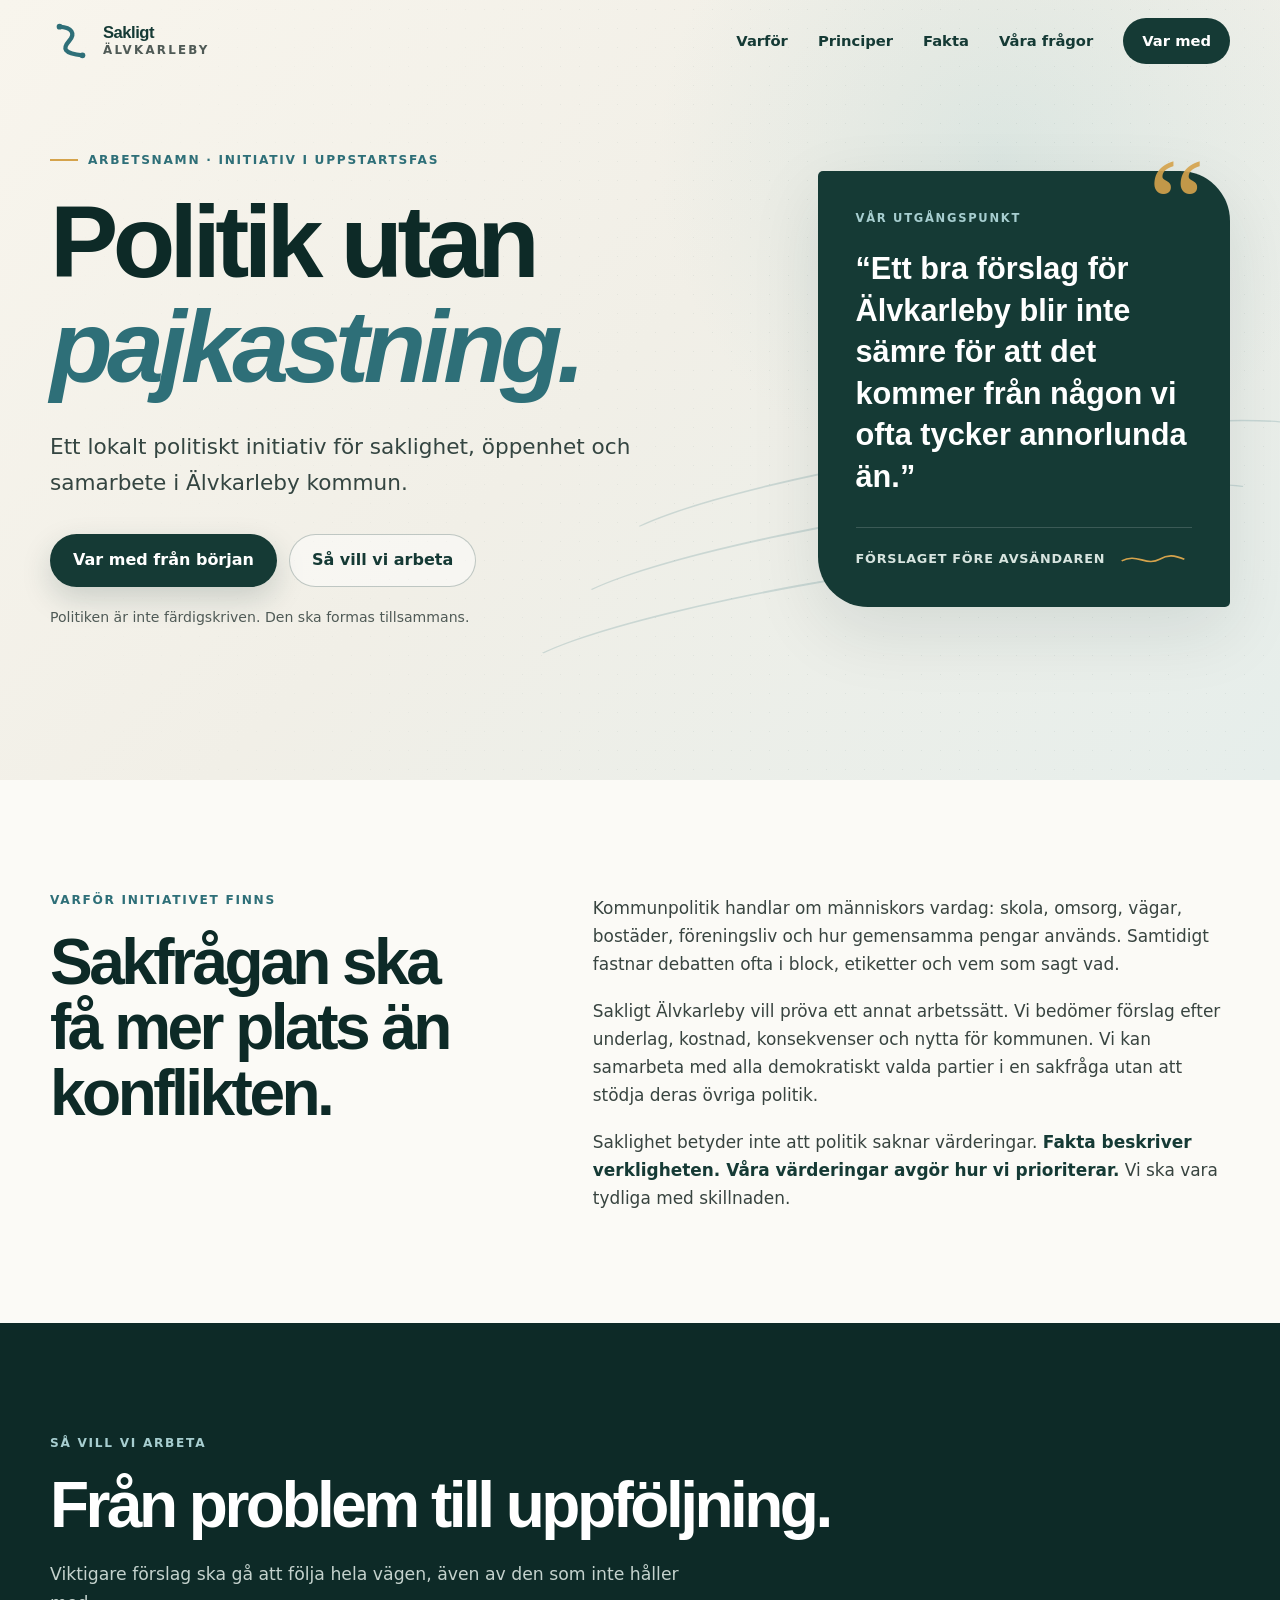
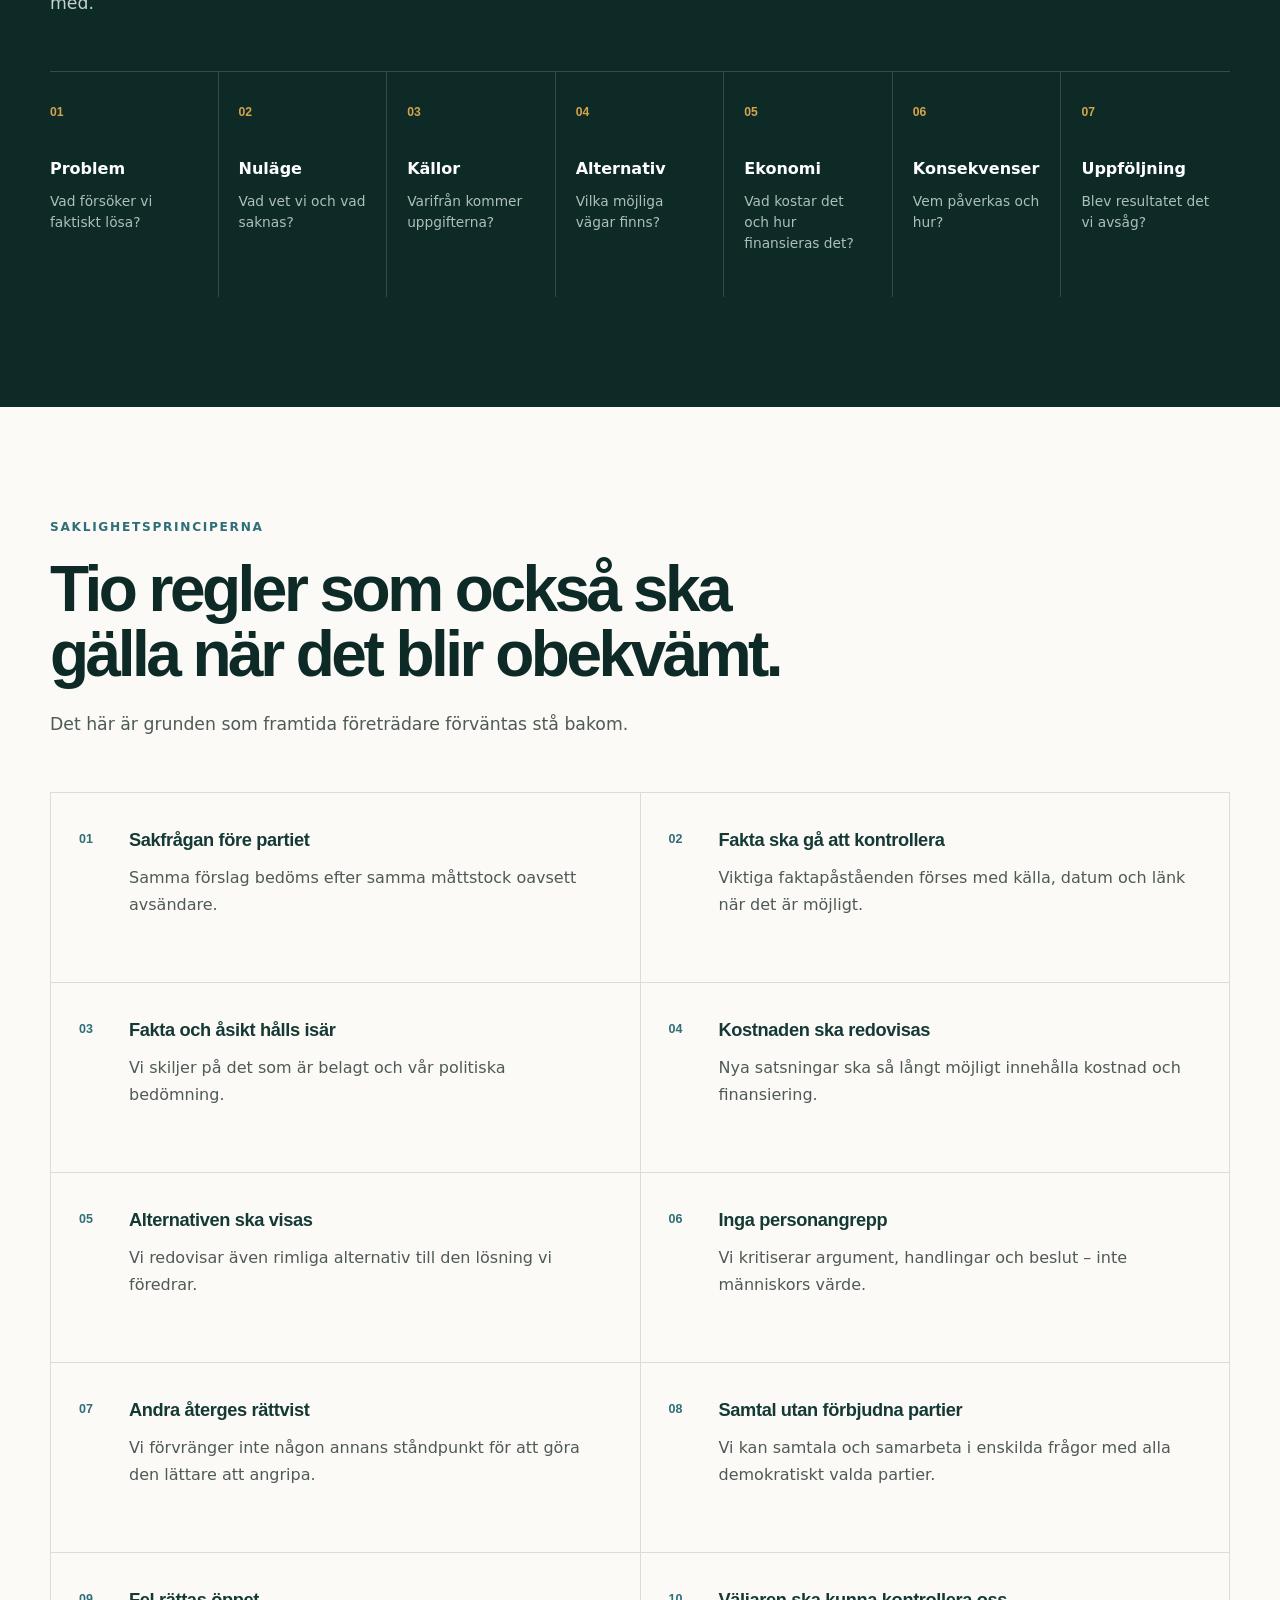
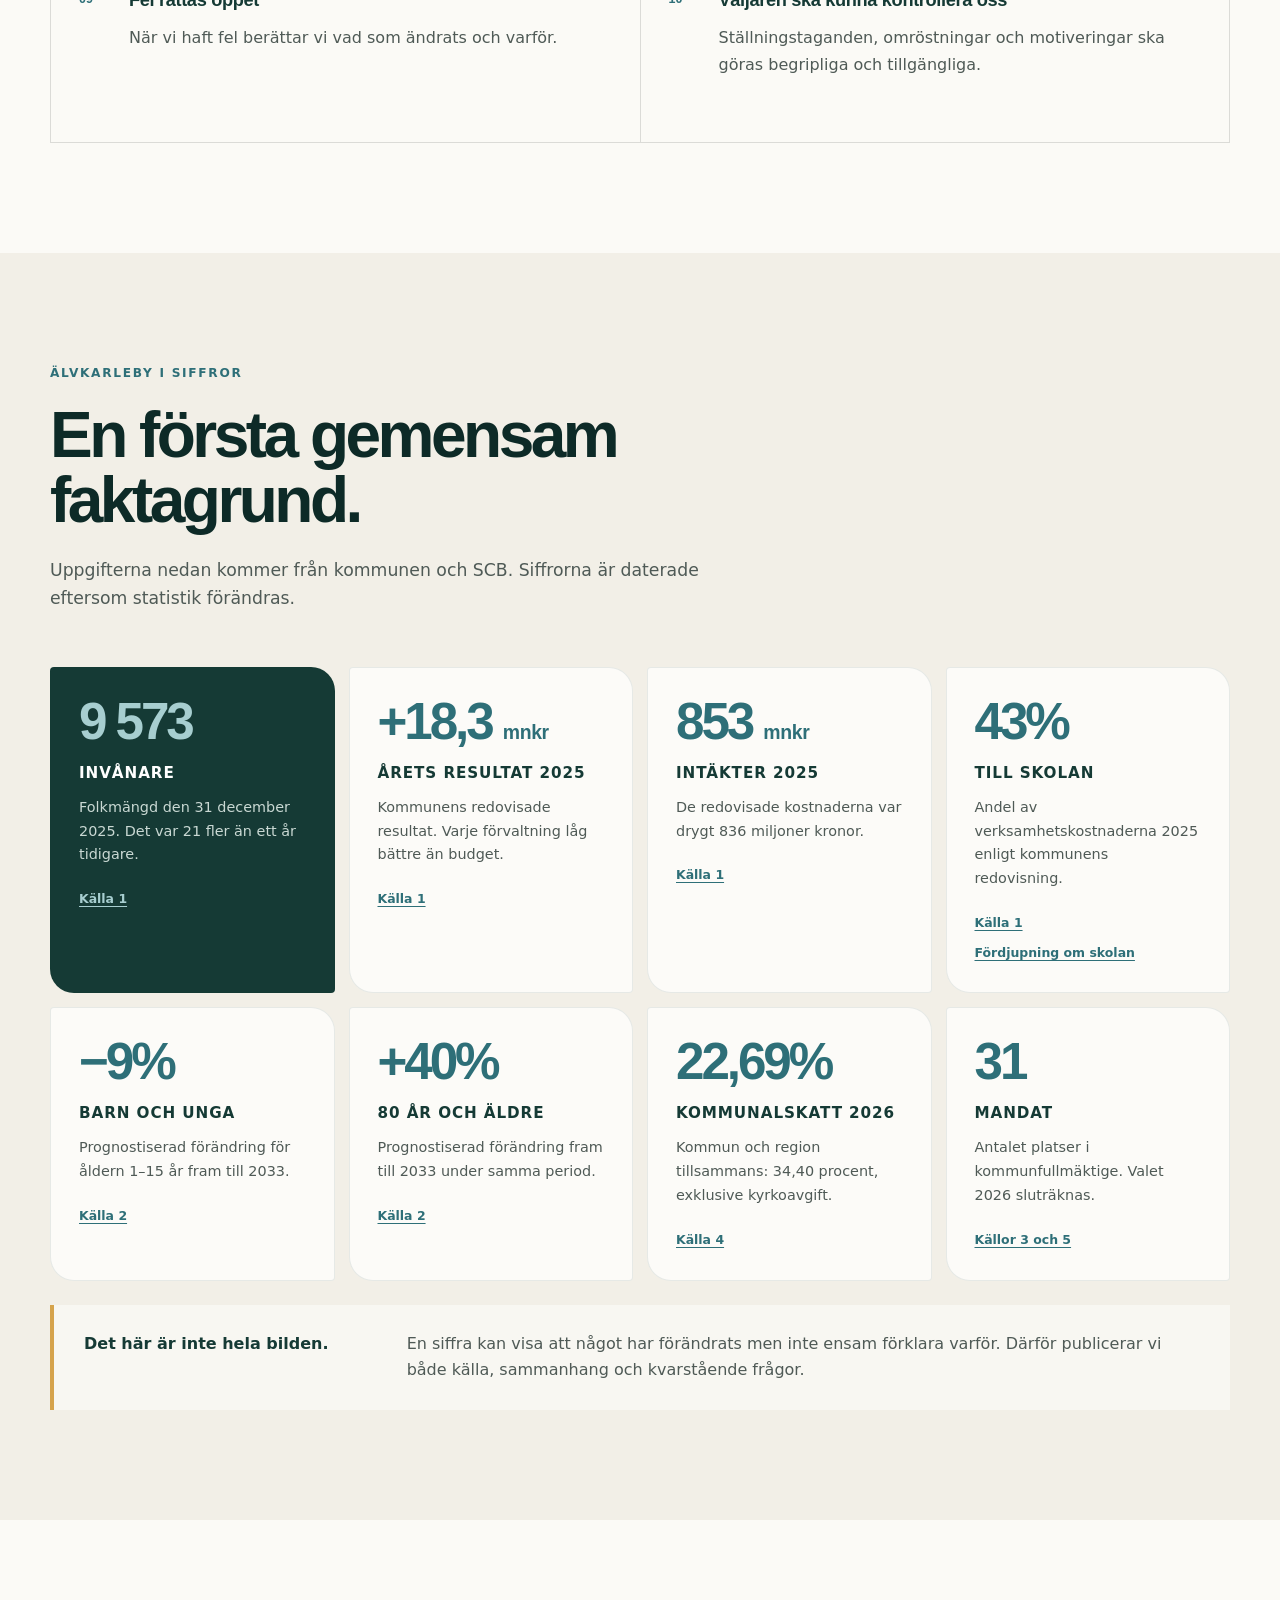
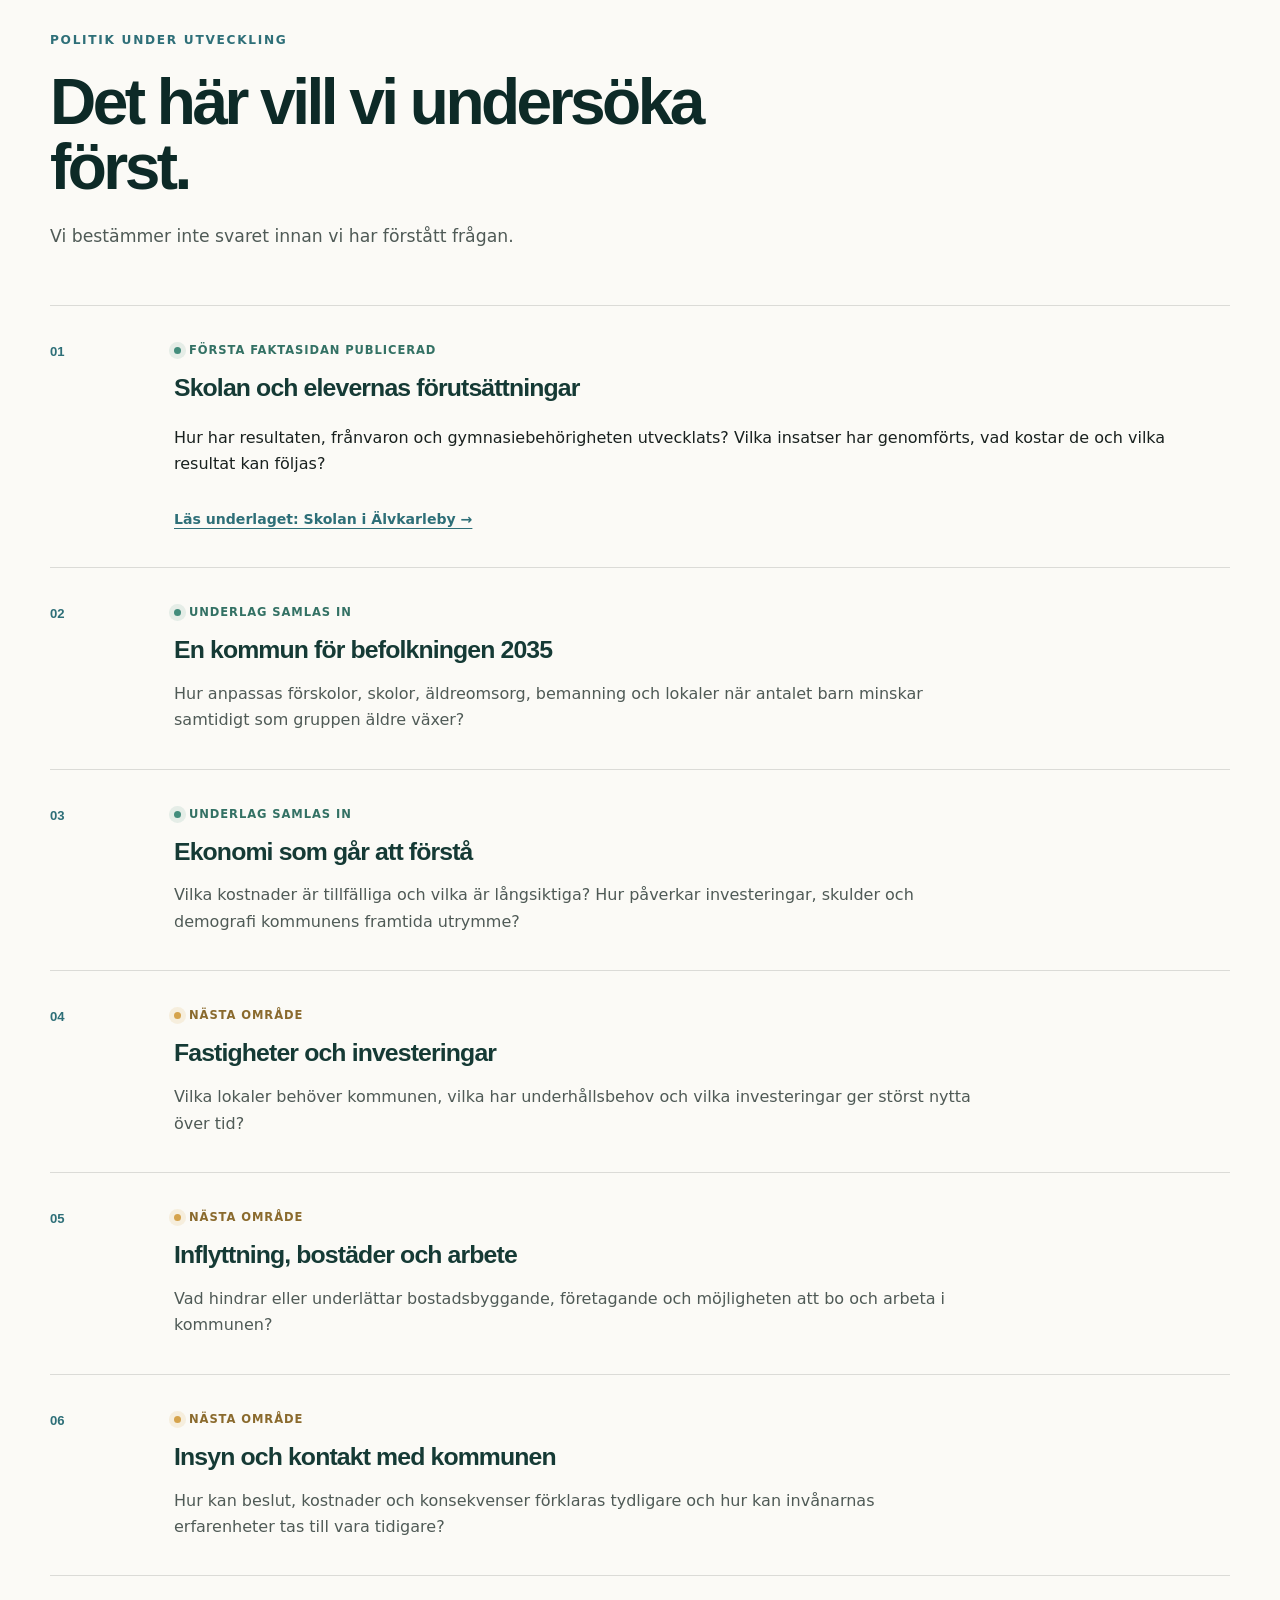
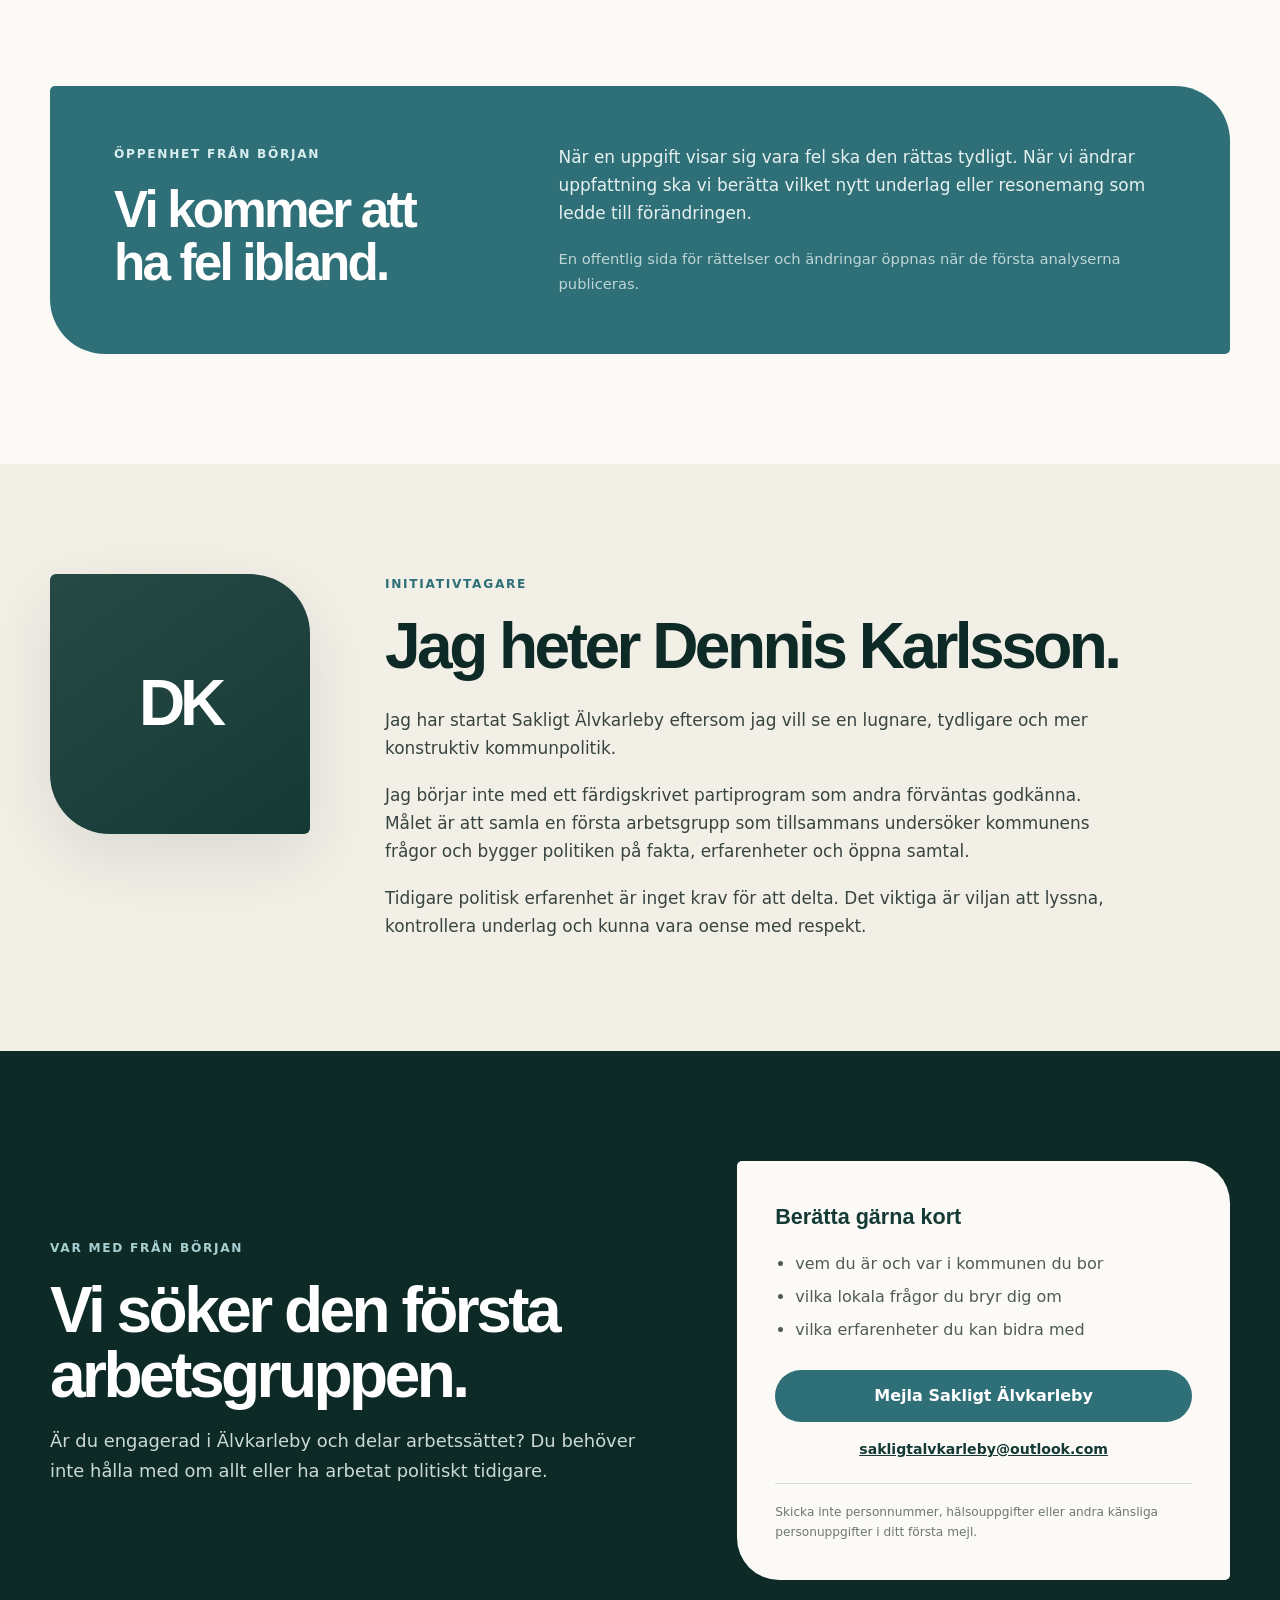
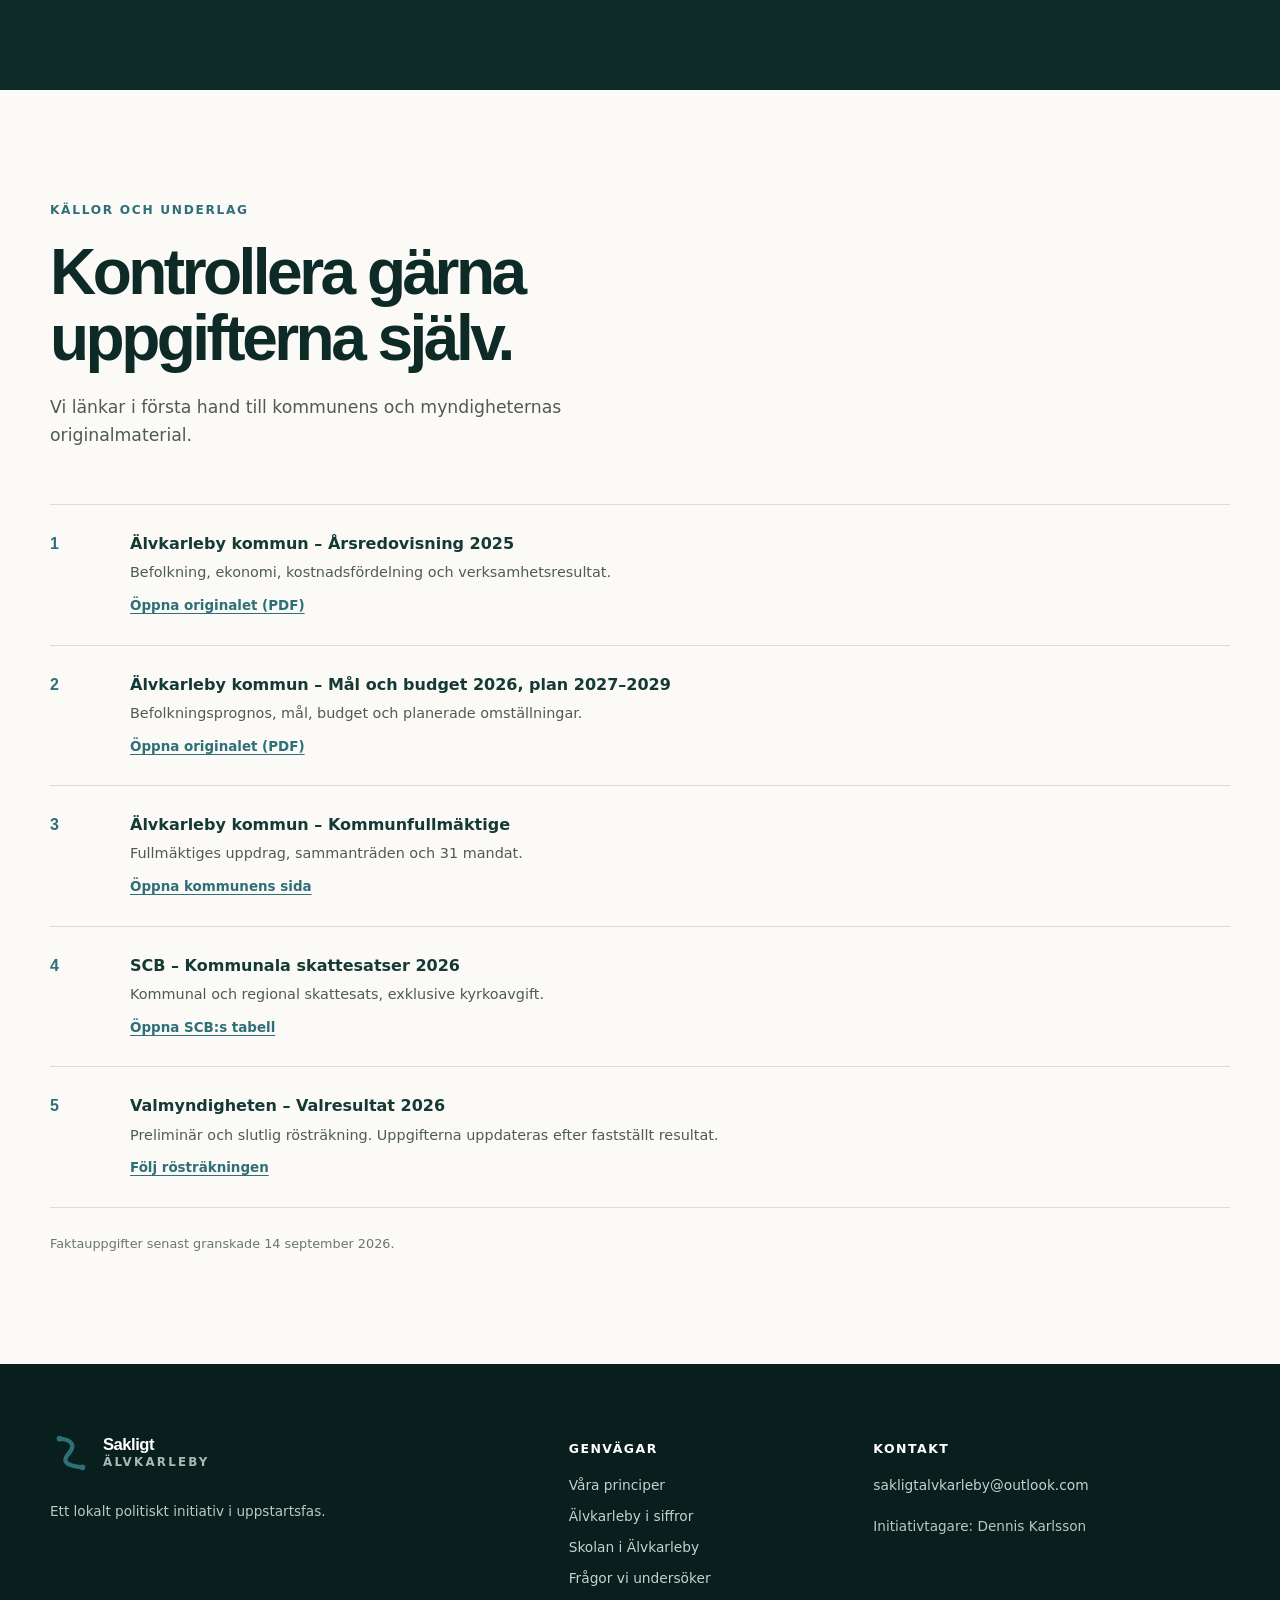
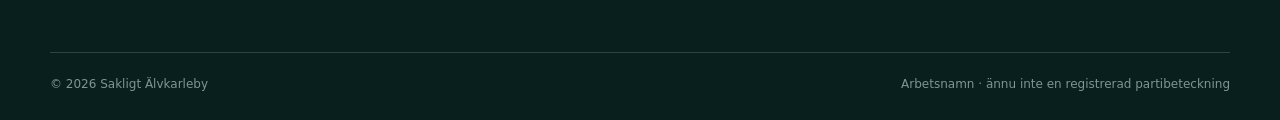
==== commit c331b119: "Add first school facts page" ====
--- a/index.html
+++ b/index.html
@@ -188,6 +188,7 @@
             <h3>till skolan</h3>
             <p>Andel av verksamhetskostnaderna 2025 enligt kommunens redovisning.</p>
             <a href="#source-1">Källa 1</a>
+            <a class="fact-deep-link" href="skolan.html">Fördjupning om skolan</a>
           </article>
           <article class="fact-card">
             <p class="fact-value">−9%</p>
@@ -237,12 +238,13 @@
           <article>
             <div class="question-number">01</div>
             <div>
-              <p class="status"><span></span> Underlag samlas in</p>
+              <p class="status"><span></span> Första faktasidan publicerad</p>
               <h3>Skolan och elevernas förutsättningar</h3>
               <p>
                 Hur har resultaten, frånvaron och gymnasiebehörigheten utvecklats?
                 Vilka insatser har genomförts, vad kostar de och vilka resultat kan följas?
               </p>
+              <a class="text-link" href="skolan.html">Läs underlaget: Skolan i Älvkarleby →</a>
             </div>
           </article>
           <article>
@@ -450,6 +452,7 @@
         <h2>Genvägar</h2>
         <a href="#principer">Våra principer</a>
         <a href="#fakta">Älvkarleby i siffror</a>
+        <a href="skolan.html">Skolan i Älvkarleby</a>
         <a href="#fragor">Frågor vi undersöker</a>
       </div>
       <div>
--- a/styles.css
+++ b/styles.css
@@ -1,5 +1,3 @@
-@import url('https://fonts.googleapis.com/css2?family=DM+Sans:wght@400;500;600;700&family=Libre+Franklin:ital,wght@0,700;0,800;1,700&display=swap');
-
 :root {
   --ink: #18201e;
   --ink-soft: #4f5a56;
@@ -24,7 +22,7 @@
   margin: 0;
   color: var(--ink);
   background: var(--cream);
-  font-family: "DM Sans", system-ui, -apple-system, BlinkMacSystemFont, "Segoe UI", sans-serif;
+  font-family: system-ui, -apple-system, BlinkMacSystemFont, "Segoe UI", sans-serif;
   line-height: 1.65;
   -webkit-font-smoothing: antialiased;
 }
@@ -102,7 +100,7 @@
   line-height: 1;
 }
 .brand strong {
-  font-family: "Libre Franklin", sans-serif;
+  font-family: "Arial", "Helvetica Neue", sans-serif;
   font-size: 1.04rem;
   letter-spacing: -.03em;
 }
@@ -193,7 +191,7 @@
 .hero h1,
 .section h2 {
   margin: 0;
-  font-family: "Libre Franklin", sans-serif;
+  font-family: "Arial", "Helvetica Neue", sans-serif;
   letter-spacing: -.055em;
   line-height: 1.02;
 }
@@ -277,7 +275,7 @@
 }
 .hero-statement blockquote {
   margin: 0;
-  font-family: "Libre Franklin", sans-serif;
+  font-family: "Arial", "Helvetica Neue", sans-serif;
   font-size: clamp(1.35rem, 2.4vw, 2rem);
   font-weight: 700;
   line-height: 1.35;
@@ -375,7 +373,7 @@
   display: block;
   margin-bottom: 34px;
   color: var(--gold);
-  font-family: "Libre Franklin", sans-serif;
+  font-family: "Arial", "Helvetica Neue", sans-serif;
   font-size: .76rem;
   font-weight: 800;
 }
@@ -408,14 +406,14 @@
   top: 36px;
   left: 28px;
   color: var(--river);
-  font-family: "Libre Franklin", sans-serif;
+  font-family: "Arial", "Helvetica Neue", sans-serif;
   font-size: .78rem;
   font-weight: 800;
 }
 .principle-grid h3 {
   margin: 0 0 10px;
   color: var(--forest);
-  font-family: "Libre Franklin", sans-serif;
+  font-family: "Arial", "Helvetica Neue", sans-serif;
   font-size: 1.14rem;
   letter-spacing: -.02em;
 }
@@ -438,7 +436,7 @@
 .fact-value {
   margin: 0;
   color: var(--river);
-  font-family: "Libre Franklin", sans-serif;
+  font-family: "Arial", "Helvetica Neue", sans-serif;
   font-size: clamp(2.35rem, 4vw, 3.5rem);
   font-weight: 800;
   letter-spacing: -.06em;
@@ -489,7 +487,7 @@
 }
 .question-number {
   color: var(--river);
-  font-family: "Libre Franklin", sans-serif;
+  font-family: "Arial", "Helvetica Neue", sans-serif;
   font-size: .82rem;
   font-weight: 800;
 }
@@ -516,7 +514,7 @@
 .question-list h3 {
   margin: 0 0 10px;
   color: var(--forest);
-  font-family: "Libre Franklin", sans-serif;
+  font-family: "Arial", "Helvetica Neue", sans-serif;
   font-size: 1.55rem;
   letter-spacing: -.035em;
 }
@@ -556,7 +554,7 @@
     linear-gradient(145deg, rgba(255,255,255,.08), transparent),
     var(--forest);
   border-radius: 6px 60px 6px 60px;
-  font-family: "Libre Franklin", sans-serif;
+  font-family: "Arial", "Helvetica Neue", sans-serif;
   font-size: 4rem;
   font-weight: 800;
   letter-spacing: -.08em;
@@ -585,7 +583,7 @@
 .join-card h3 {
   margin: 0 0 16px;
   color: var(--forest);
-  font-family: "Libre Franklin", sans-serif;
+  font-family: "Arial", "Helvetica Neue", sans-serif;
   font-size: 1.35rem;
 }
 .join-card ul { margin: 0 0 26px; padding-left: 20px; color: var(--ink-soft); }
@@ -617,7 +615,7 @@
 }
 .source-list li > span {
   color: var(--river);
-  font-family: "Libre Franklin", sans-serif;
+  font-family: "Arial", "Helvetica Neue", sans-serif;
   font-weight: 800;
 }
 .source-list h3 { margin: 0 0 4px; color: var(--forest); font-size: 1rem; }
@@ -752,3 +750,261 @@
     animation-iteration-count: 1 !important;
   }
 }
+
+
+/* Faktaunderlag: skolan */
+.text-link {
+  display: inline-block;
+  margin-top: 14px;
+  color: var(--river);
+  font-size: .88rem;
+  font-weight: 800;
+  text-underline-offset: 4px;
+}
+.fact-deep-link { display: block; margin-top: 8px; }
+.subpage { background: var(--cream); }
+.research-hero {
+  position: relative;
+  padding: 146px 0 84px;
+  overflow: hidden;
+  background:
+    radial-gradient(circle at 82% 15%, rgba(167, 206, 208, .3), transparent 29%),
+    linear-gradient(135deg, #f8f5ed 0%, #edf2ef 100%);
+}
+.research-hero::after {
+  content: "";
+  position: absolute;
+  right: -8%;
+  bottom: -48%;
+  width: 52%;
+  aspect-ratio: 1;
+  border: 2px solid rgba(55, 125, 119, .16);
+  border-radius: 50%;
+  box-shadow: 0 0 0 38px rgba(55, 125, 119, .05), 0 0 0 76px rgba(55, 125, 119, .04);
+}
+.research-hero-inner { position: relative; z-index: 1; }
+.breadcrumb {
+  display: inline-block;
+  margin-bottom: 42px;
+  color: var(--forest);
+  font-size: .86rem;
+  font-weight: 800;
+  text-decoration: none;
+}
+.breadcrumb:hover { color: var(--river); }
+.research-hero h1 {
+  max-width: 900px;
+  margin: 0;
+  color: var(--forest-deep);
+  font-family: "Arial", "Helvetica Neue", sans-serif;
+  font-size: clamp(3.4rem, 7vw, 6.5rem);
+  letter-spacing: -.06em;
+  line-height: 1.02;
+}
+.research-hero h1 em { color: var(--river); font-style: italic; }
+.research-lead {
+  max-width: 760px;
+  margin: 30px 0 0;
+  color: #344541;
+  font-size: clamp(1.05rem, 2vw, 1.28rem);
+}
+.review-stamp {
+  display: inline-flex;
+  gap: 12px;
+  margin-top: 32px;
+  padding: 10px 14px;
+  border: 1px solid rgba(21, 58, 53, .16);
+  border-radius: 4px 14px 4px 14px;
+  color: var(--ink-soft);
+  background: rgba(255,255,255,.52);
+  font-size: .78rem;
+}
+.review-stamp strong { color: var(--forest); }
+.evidence-grid {
+  display: grid;
+  grid-template-columns: repeat(4, 1fr);
+  gap: 14px;
+}
+.evidence-card {
+  min-height: 285px;
+  padding: 28px;
+  border: 1px solid rgba(21, 58, 53, .1);
+  border-radius: 4px 24px 4px 24px;
+  background: rgba(255,255,255,.72);
+}
+.evidence-primary { color: white; background: var(--forest); }
+.evidence-value {
+  margin: 0 0 22px;
+  color: var(--river);
+  font-family: "Arial", "Helvetica Neue", sans-serif;
+  font-size: clamp(2.5rem, 4vw, 3.7rem);
+  font-weight: 800;
+  letter-spacing: -.06em;
+  line-height: .98;
+}
+.evidence-primary .evidence-value { color: var(--river-light); }
+.evidence-value.evidence-words { font-size: clamp(1.8rem, 3vw, 2.7rem); }
+.evidence-value small { font-size: .35em; letter-spacing: 0; }
+.evidence-card h3 {
+  margin: 0 0 10px;
+  color: var(--forest);
+  font-size: .82rem;
+  letter-spacing: .08em;
+  text-transform: uppercase;
+}
+.evidence-primary h3 { color: white; }
+.evidence-card > p:not(.evidence-value) { margin: 0 0 22px; color: var(--ink-soft); font-size: .92rem; }
+.evidence-primary > p:not(.evidence-value) { color: #c9d8d3; }
+.evidence-card a {
+  color: var(--river);
+  font-size: .78rem;
+  font-weight: 800;
+  text-underline-offset: 3px;
+}
+.evidence-primary a { color: var(--river-light); }
+.article-grid {
+  display: grid;
+  grid-template-columns: minmax(0, 1.4fr) minmax(300px, .6fr);
+  gap: 90px;
+  align-items: start;
+}
+.article-main > h2 {
+  margin: 0 0 50px;
+  color: var(--forest-deep);
+  font-family: "Arial", "Helvetica Neue", sans-serif;
+  font-size: clamp(2.4rem, 5vw, 4.2rem);
+  letter-spacing: -.05em;
+  line-height: 1.03;
+}
+.finding {
+  display: grid;
+  grid-template-columns: 50px 1fr;
+  gap: 20px;
+  padding: 31px 0;
+  border-top: 1px solid var(--line);
+}
+.finding:last-child { border-bottom: 1px solid var(--line); }
+.finding > span {
+  color: var(--river);
+  font-family: "Arial", "Helvetica Neue", sans-serif;
+  font-size: .78rem;
+  font-weight: 800;
+}
+.finding h3 { margin: 0 0 10px; color: var(--forest); font-size: 1.28rem; }
+.finding p { margin: 0; color: var(--ink-soft); }
+.article-aside { position: sticky; top: 110px; }
+.principle-box, .scope-box { padding: 32px; border-radius: 4px 34px 4px 34px; }
+.principle-box { color: white; background: var(--river); }
+.box-label {
+  margin: 0 0 14px;
+  color: #d8eeee;
+  font-size: .7rem;
+  font-weight: 800;
+  letter-spacing: .12em;
+  text-transform: uppercase;
+}
+.principle-box h2, .scope-box h2 {
+  margin: 0 0 16px;
+  font-family: "Arial", "Helvetica Neue", sans-serif;
+  font-size: 1.5rem;
+  letter-spacing: -.03em;
+  line-height: 1.15;
+}
+.principle-box p:last-child { margin: 0; color: #e3efec; font-size: .92rem; }
+.scope-box { margin-top: 18px; border: 1px solid var(--line); background: var(--paper); }
+.scope-box h2 { color: var(--forest); }
+.scope-box ul { margin: 0; padding-left: 18px; color: var(--ink-soft); font-size: .86rem; }
+.scope-box li { margin: 10px 0; }
+.scope-box p { margin: 18px 0 0; color: var(--forest); font-size: .83rem; font-weight: 800; }
+.definition-grid {
+  display: grid;
+  grid-template-columns: repeat(3, 1fr);
+  border-top: 1px solid var(--line-light);
+  border-left: 1px solid var(--line-light);
+}
+.definition-grid article {
+  min-height: 270px;
+  padding: 32px;
+  border-right: 1px solid var(--line-light);
+  border-bottom: 1px solid var(--line-light);
+}
+.definition-grid h3 { margin: 0 0 15px; font-size: 1.15rem; }
+.definition-grid p { margin: 0 0 20px; color: #b9cbc5; font-size: .93rem; }
+.definition-grid a { color: var(--river-light); font-size: .82rem; font-weight: 800; }
+.honesty-note {
+  display: grid;
+  grid-template-columns: .42fr 1fr;
+  gap: 45px;
+  margin-top: 25px;
+  padding: 28px 30px;
+  border-left: 4px solid var(--gold);
+  background: rgba(255,255,255,.05);
+}
+.honesty-note strong { color: white; }
+.honesty-note p { margin: 0; color: #b9cbc5; }
+.research-questions { margin: 0; padding: 0; list-style: none; border-top: 1px solid var(--line); }
+.research-questions li {
+  display: grid;
+  grid-template-columns: 80px 1fr;
+  gap: 22px;
+  padding: 30px 0;
+  border-bottom: 1px solid var(--line);
+}
+.research-questions li > span { color: var(--river); font-size: .78rem; font-weight: 800; }
+.research-questions h3 { margin: 0 0 8px; color: var(--forest); font-size: 1.28rem; }
+.research-questions p { max-width: 830px; margin: 0; color: var(--ink-soft); }
+.next-data-grid { display: grid; grid-template-columns: .75fr 1.25fr; gap: 90px; }
+.next-data h2 {
+  margin: 0;
+  color: var(--forest-deep);
+  font-family: "Arial", "Helvetica Neue", sans-serif;
+  font-size: clamp(2.4rem, 5vw, 4.1rem);
+  letter-spacing: -.05em;
+  line-height: 1.03;
+}
+.check-list { margin: 0; padding: 0; list-style: none; }
+.check-list li {
+  position: relative;
+  padding: 17px 0 17px 36px;
+  border-bottom: 1px solid var(--line);
+  color: #384440;
+}
+.check-list li:first-child { border-top: 1px solid var(--line); }
+.check-list li::before {
+  content: "✓";
+  position: absolute;
+  left: 4px;
+  color: var(--river);
+  font-weight: 900;
+}
+.update-invite { margin: 28px 0 0; color: var(--ink-soft); font-size: .9rem; }
+.update-invite a { color: var(--river); font-weight: 800; }
+.version-box {
+  margin-top: 28px;
+  padding: 24px 28px;
+  border-left: 4px solid var(--river);
+  background: var(--paper);
+}
+.version-box p { margin: 0; color: var(--ink-soft); font-size: .88rem; }
+.version-box p + p { margin-top: 7px; }
+.version-box strong { color: var(--forest); }
+
+@media (max-width: 1000px) {
+  .evidence-grid { grid-template-columns: repeat(2, 1fr); }
+  .article-grid { grid-template-columns: 1fr; gap: 50px; }
+  .article-aside { position: static; display: grid; grid-template-columns: 1fr 1fr; gap: 16px; }
+  .scope-box { margin-top: 0; }
+  .next-data-grid { grid-template-columns: 1fr; gap: 40px; }
+}
+@media (max-width: 760px) {
+  .research-hero { padding: 108px 0 62px; }
+  .breadcrumb { margin-bottom: 30px; }
+  .research-hero h1 { font-size: clamp(3rem, 15vw, 4.4rem); }
+  .review-stamp { align-items: flex-start; flex-direction: column; gap: 2px; }
+  .evidence-grid, .definition-grid, .article-aside { grid-template-columns: 1fr; }
+  .evidence-card { min-height: 0; }
+  .definition-grid article { min-height: 0; }
+  .honesty-note { grid-template-columns: 1fr; gap: 9px; }
+  .finding { grid-template-columns: 38px 1fr; gap: 10px; }
+  .research-questions li { grid-template-columns: 38px 1fr; gap: 10px; }
+}
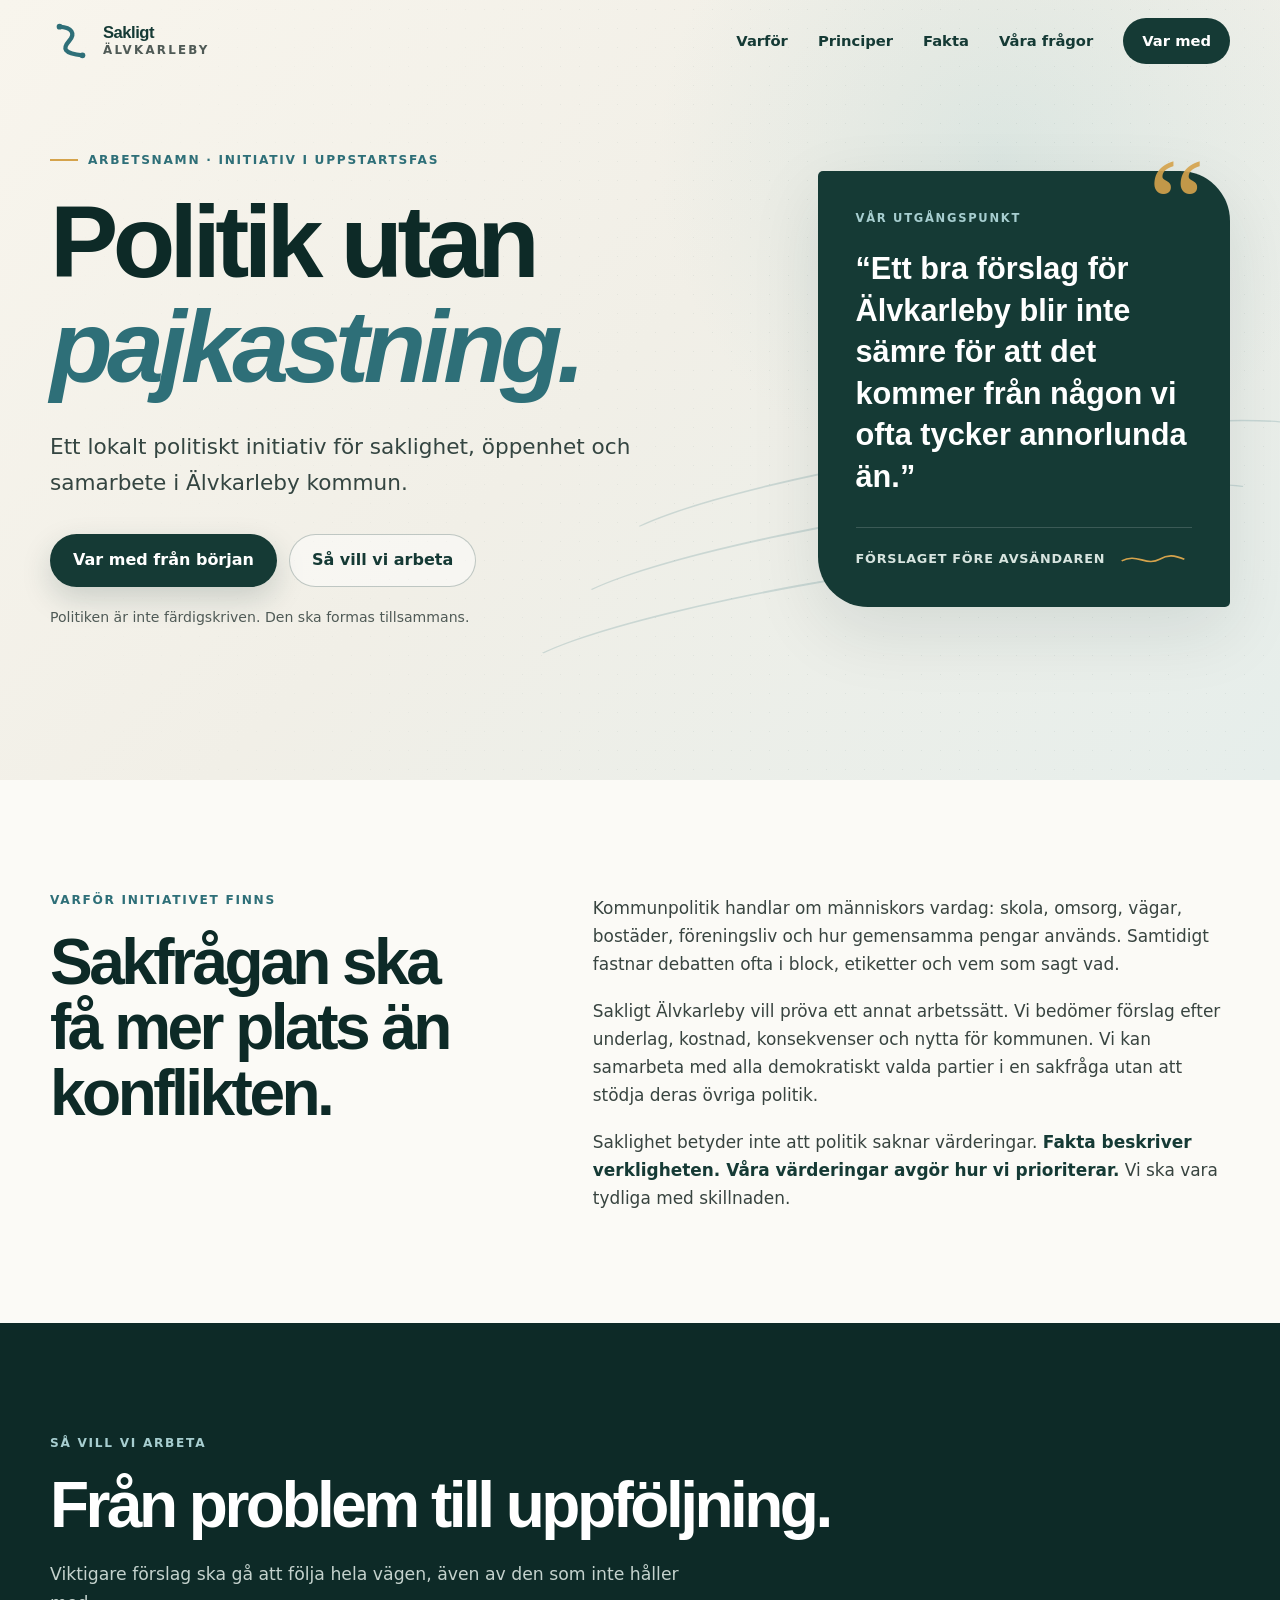
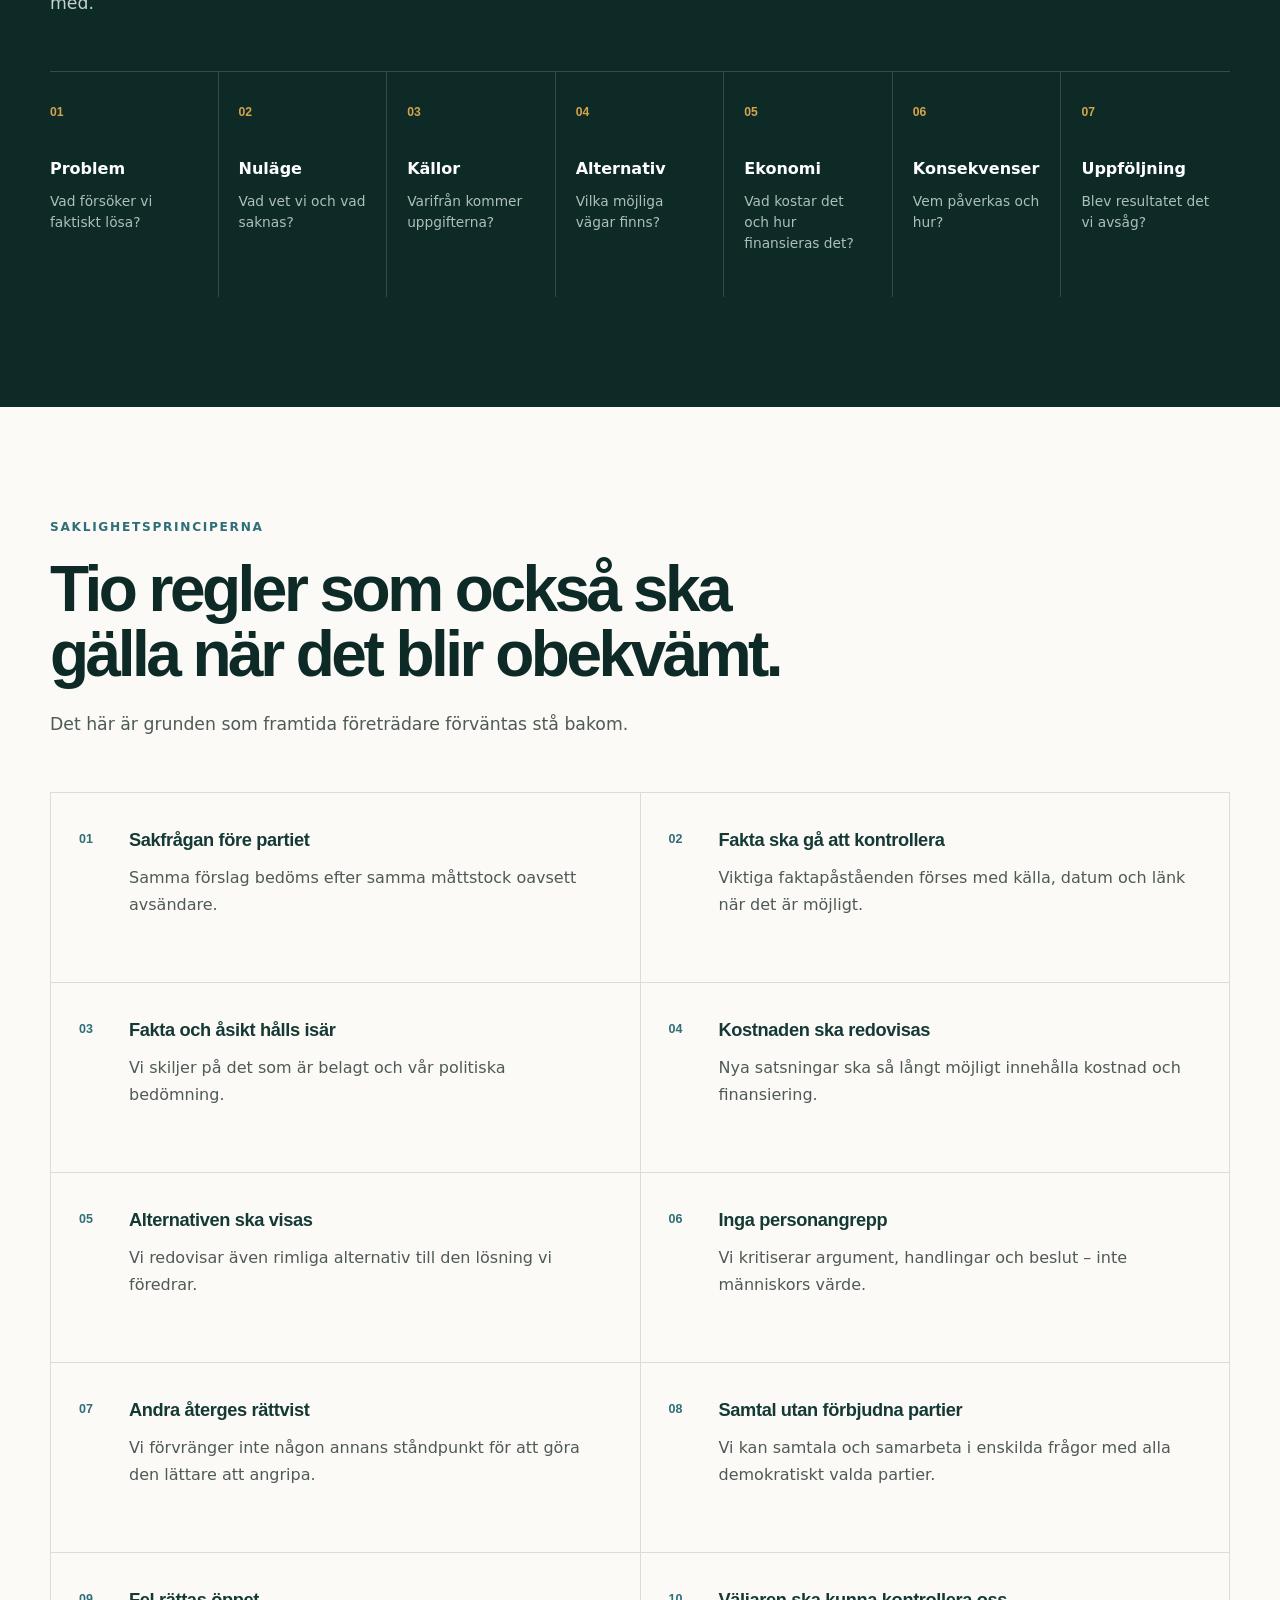
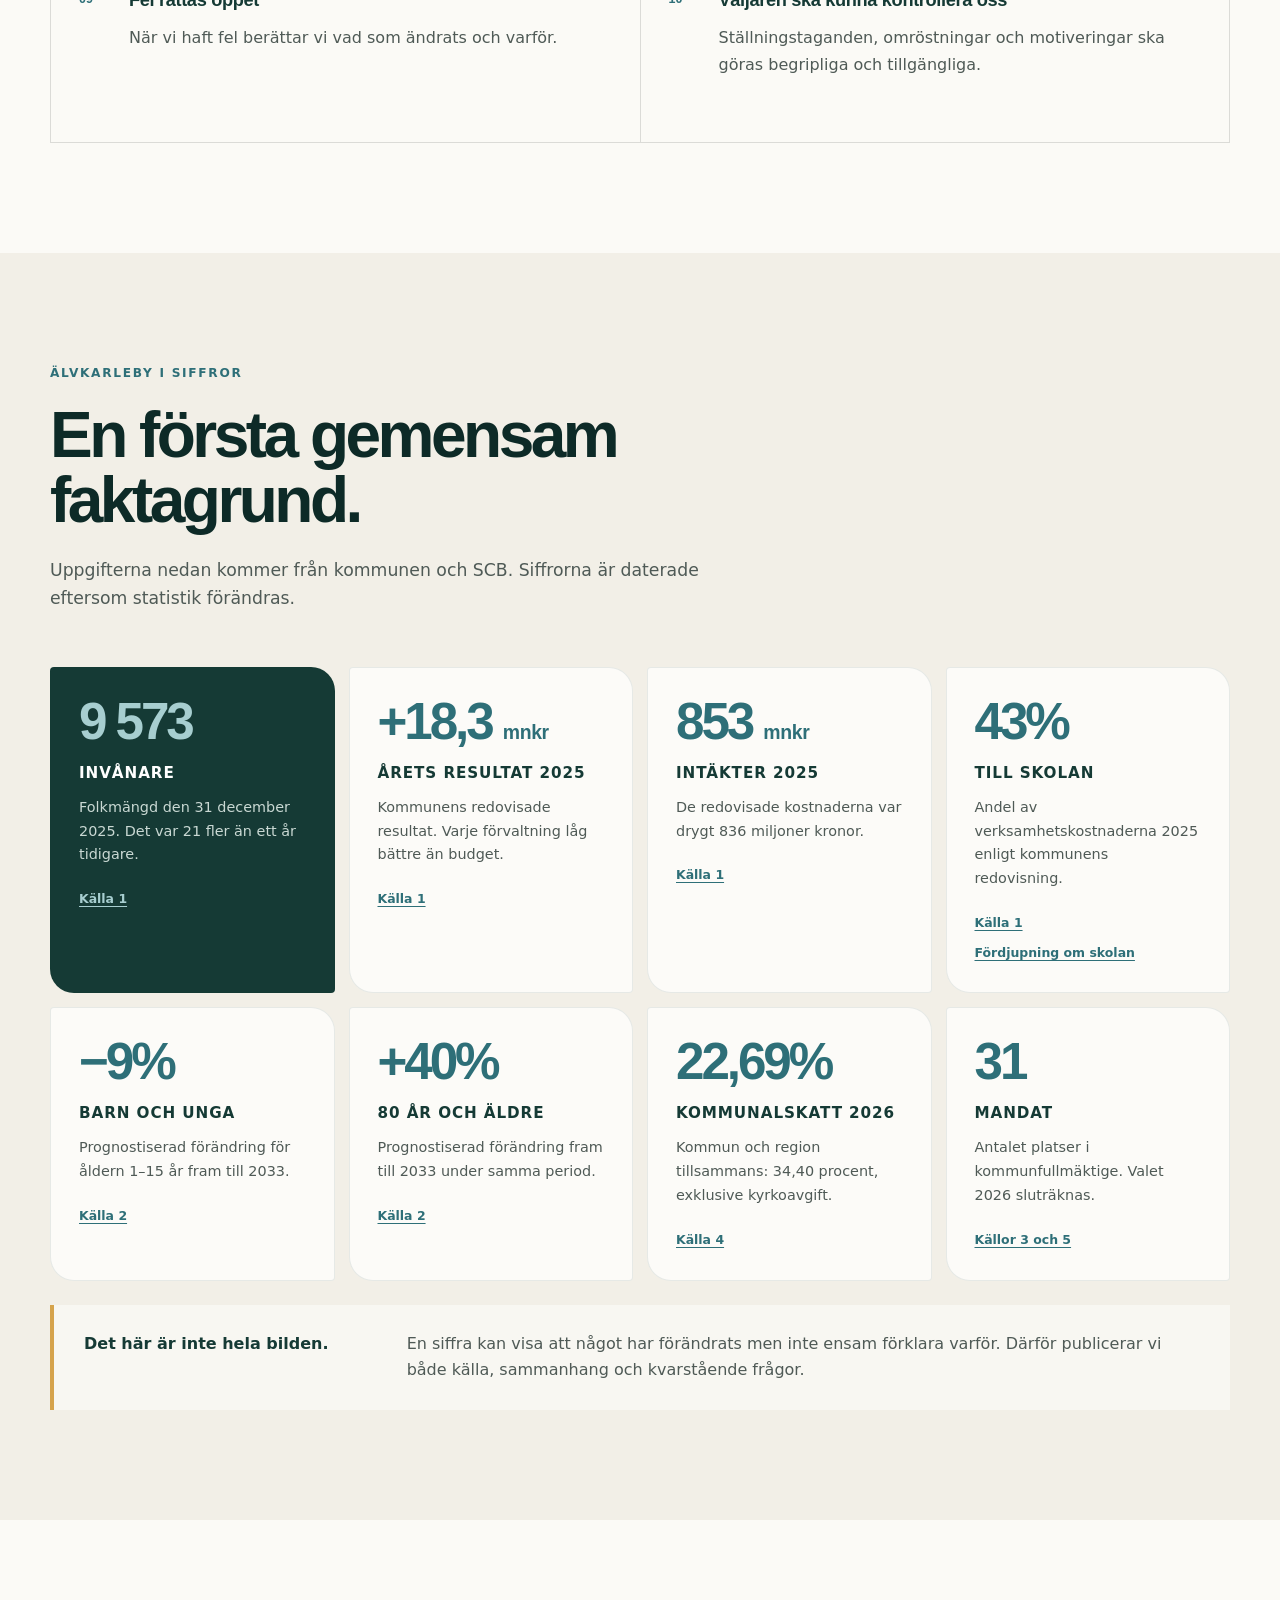
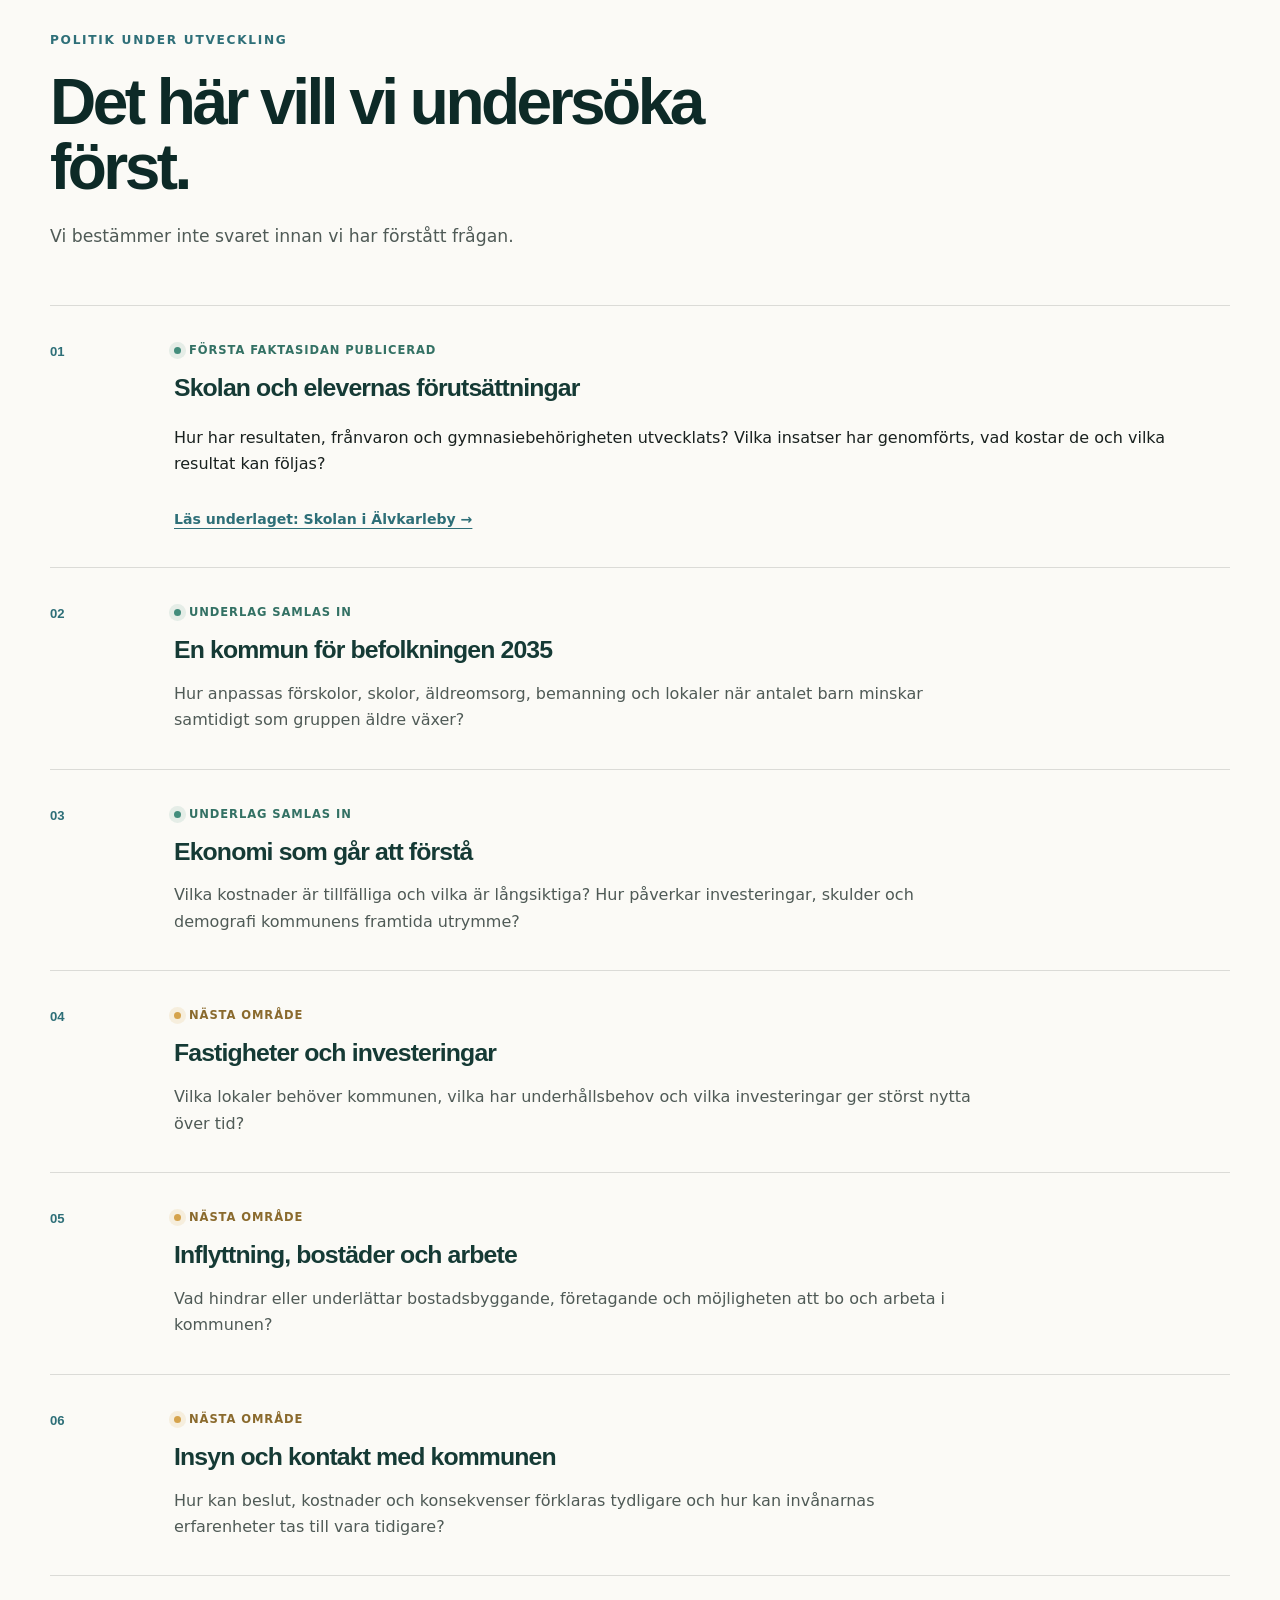
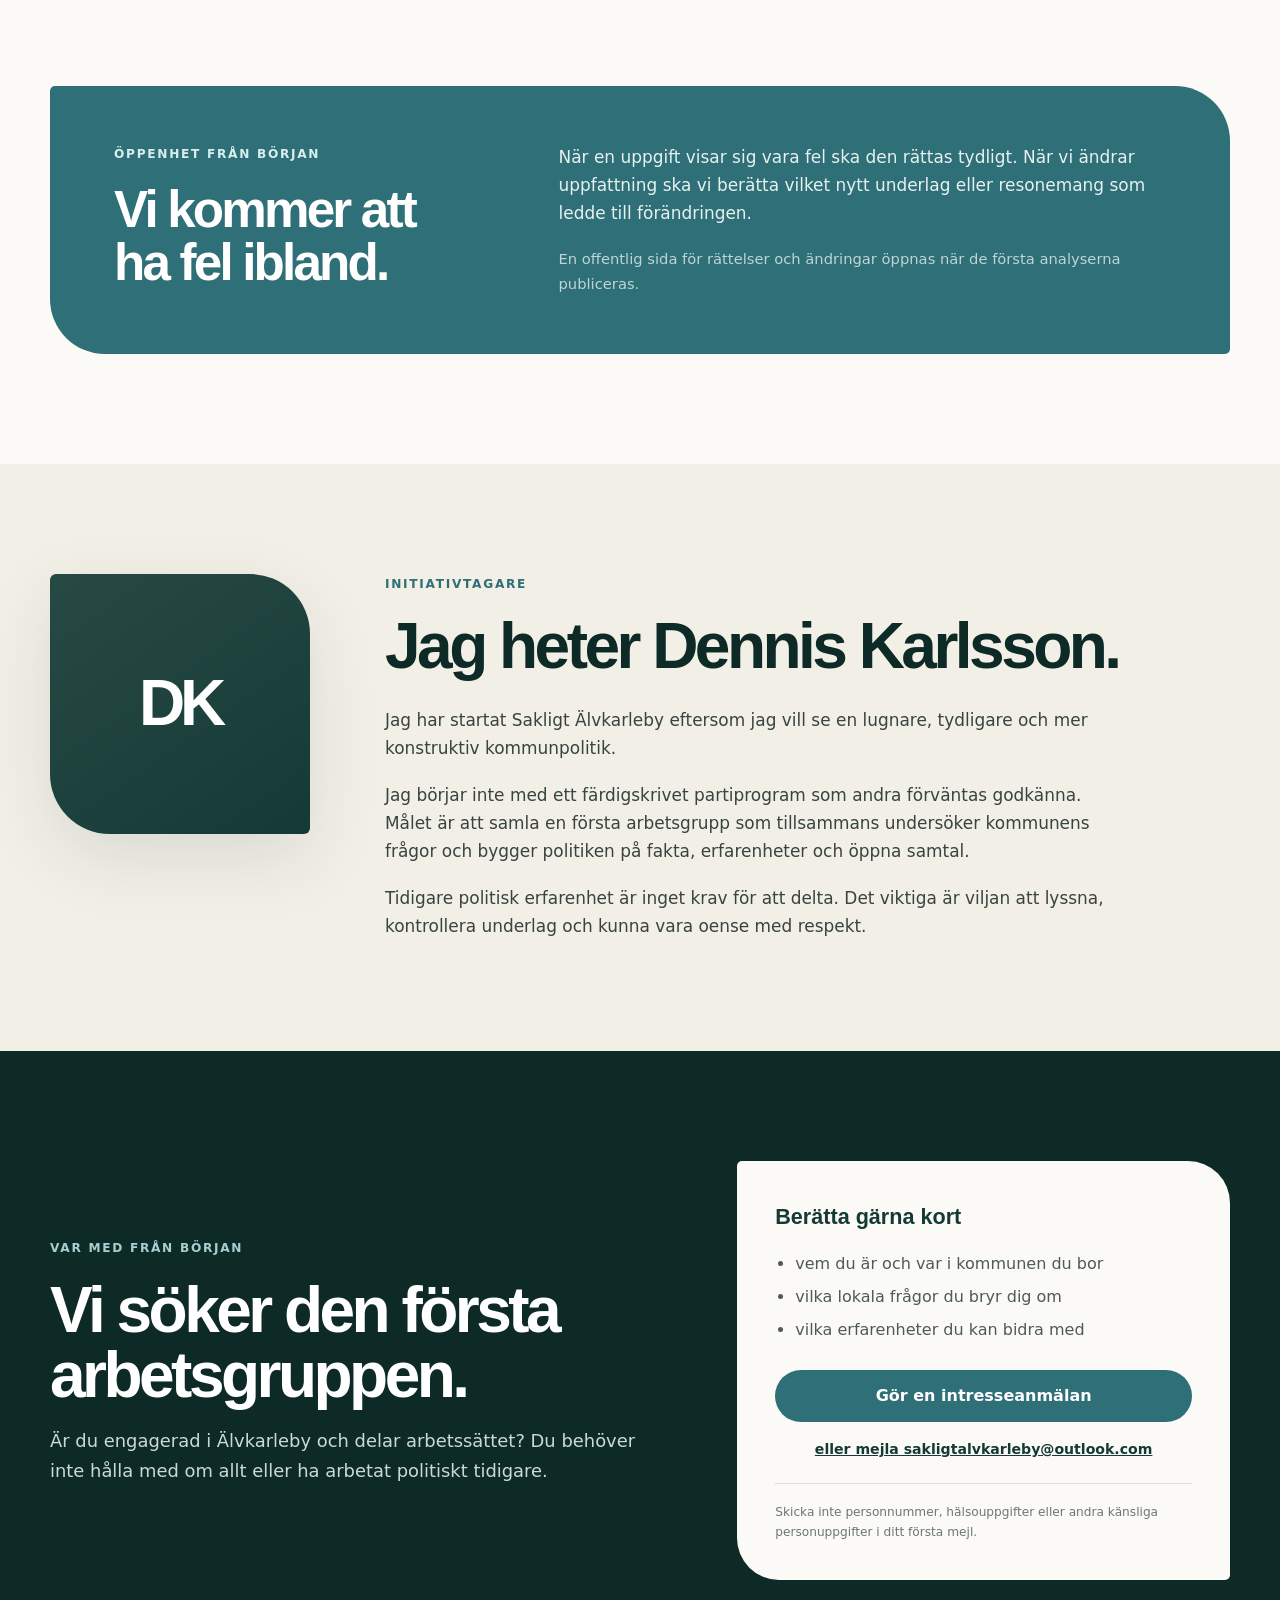
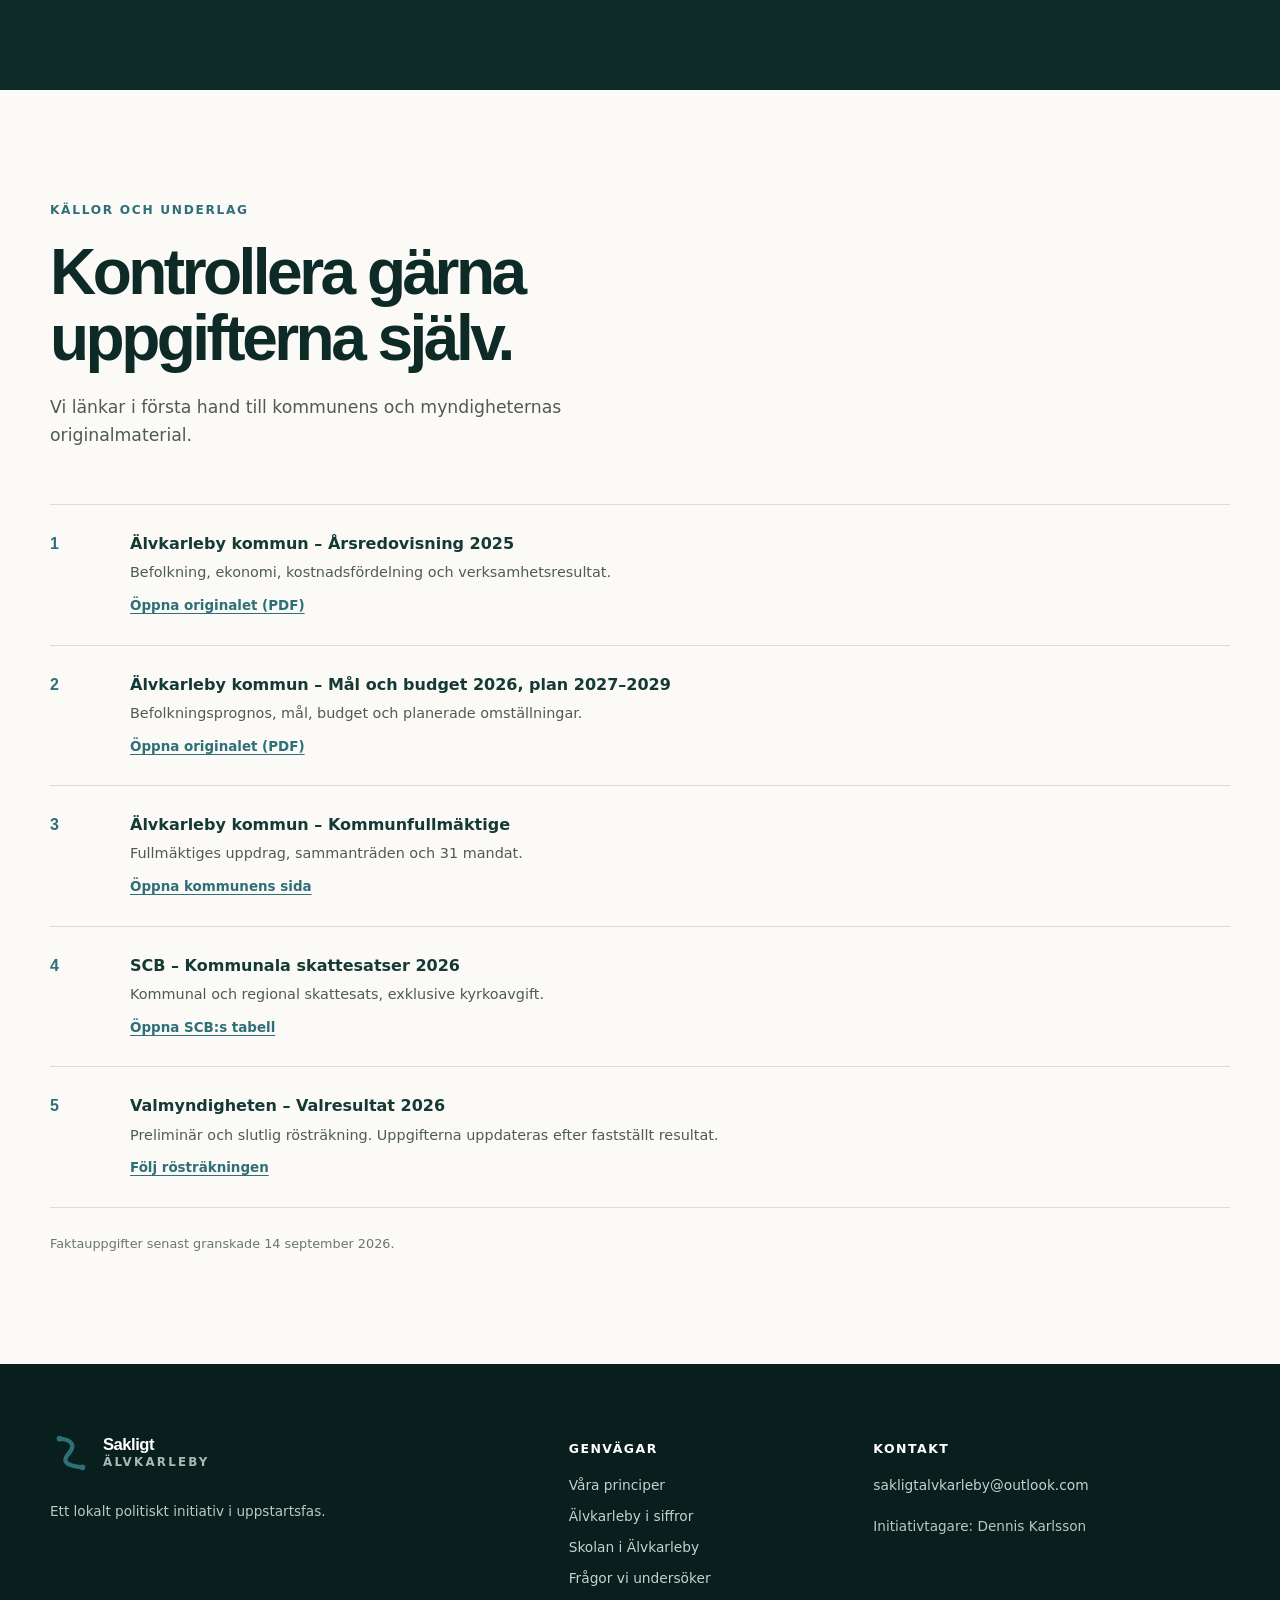
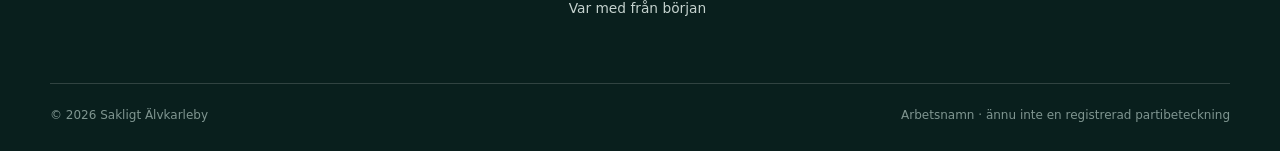
==== commit 96e84891: "Add interest form for the start group" ====
--- a/index.html
+++ b/index.html
@@ -369,10 +369,10 @@
             <li>vilka lokala frågor du bryr dig om</li>
             <li>vilka erfarenheter du kan bidra med</li>
           </ul>
-          <a class="button button-light" href="mailto:sakligtalvkarleby@outlook.com?subject=Jag%20vill%20vara%20med%20fr%C3%A5n%20b%C3%B6rjan">
-            Mejla Sakligt Älvkarleby
+          <a class="button button-light" href="intresse.html">
+            Gör en intresseanmälan
           </a>
-          <a class="email-link" href="mailto:sakligtalvkarleby@outlook.com">sakligtalvkarleby@outlook.com</a>
+          <a class="email-link" href="mailto:sakligtalvkarleby@outlook.com">eller mejla sakligtalvkarleby@outlook.com</a>
           <p class="privacy-note">
             Skicka inte personnummer, hälsouppgifter eller andra känsliga
             personuppgifter i ditt första mejl.
@@ -454,6 +454,7 @@
         <a href="#fakta">Älvkarleby i siffror</a>
         <a href="skolan.html">Skolan i Älvkarleby</a>
         <a href="#fragor">Frågor vi undersöker</a>
+        <a href="intresse.html">Var med från början</a>
       </div>
       <div>
         <h2>Kontakt</h2>
--- a/styles.css
+++ b/styles.css
@@ -1008,3 +1008,208 @@
   .finding { grid-template-columns: 38px 1fr; gap: 10px; }
   .research-questions li { grid-template-columns: 38px 1fr; gap: 10px; }
 }
+
+
+/* Intresseanmälan */
+.join-hero {
+  position: relative;
+  padding: 146px 0 90px;
+  overflow: hidden;
+  background:
+    radial-gradient(circle at 80% 20%, rgba(167, 206, 208, .3), transparent 30%),
+    linear-gradient(135deg, #f8f5ed 0%, #e8f0ed 100%);
+}
+.join-hero::after {
+  content: "";
+  position: absolute;
+  right: -11%;
+  bottom: -55%;
+  width: 55%;
+  aspect-ratio: 1;
+  border: 2px solid rgba(55, 125, 119, .15);
+  border-radius: 50%;
+  box-shadow: 0 0 0 42px rgba(55,125,119,.045), 0 0 0 84px rgba(55,125,119,.035);
+}
+.join-hero-grid {
+  position: relative;
+  z-index: 1;
+  display: grid;
+  grid-template-columns: minmax(0, 1.2fr) minmax(320px, .8fr);
+  gap: 90px;
+  align-items: center;
+}
+.join-hero h1 {
+  margin: 0;
+  color: var(--forest-deep);
+  font-family: "Arial", "Helvetica Neue", sans-serif;
+  font-size: clamp(4rem, 8vw, 7rem);
+  letter-spacing: -.065em;
+  line-height: .98;
+}
+.join-hero h1 em { color: var(--river); font-style: italic; }
+.join-hero-button { margin-top: 32px; }
+.join-promise {
+  padding: 38px;
+  color: white;
+  background: var(--forest);
+  border-radius: 5px 50px 5px 50px;
+  box-shadow: var(--shadow);
+}
+.join-promise ul { margin: 0; padding-left: 20px; }
+.join-promise li { margin: 12px 0; color: #e0ebe7; }
+.join-promise > p:last-child {
+  margin: 25px 0 0;
+  padding-top: 20px;
+  border-top: 1px solid var(--line-light);
+  color: var(--river-light);
+  font-weight: 800;
+}
+.scope-copy { margin-top: 0 !important; color: var(--ink-soft) !important; font-weight: 400 !important; }
+.contact-process {
+  display: grid;
+  grid-template-columns: repeat(4, 1fr);
+  margin: 0;
+  padding: 0;
+  list-style: none;
+  border-top: 1px solid var(--line-light);
+  border-left: 1px solid var(--line-light);
+}
+.contact-process li {
+  min-height: 255px;
+  padding: 30px;
+  border-right: 1px solid var(--line-light);
+  border-bottom: 1px solid var(--line-light);
+}
+.contact-process span {
+  display: block;
+  margin-bottom: 36px;
+  color: var(--gold);
+  font-size: .78rem;
+  font-weight: 800;
+}
+.contact-process h3 { margin: 0 0 10px; font-size: 1.1rem; }
+.contact-process p { margin: 0; color: #afc2bc; font-size: .88rem; }
+.interest-grid {
+  display: grid;
+  grid-template-columns: minmax(280px, .7fr) minmax(0, 1.3fr);
+  gap: 90px;
+  align-items: start;
+}
+.interest-copy {
+  position: sticky;
+  top: 110px;
+}
+.interest-copy h2 {
+  margin: 0;
+  color: var(--forest-deep);
+  font-family: "Arial", "Helvetica Neue", sans-serif;
+  font-size: clamp(2.5rem, 5vw, 4.3rem);
+  letter-spacing: -.055em;
+  line-height: 1.02;
+}
+.interest-copy > p:not(.section-kicker) { color: var(--ink-soft); }
+.privacy-panel {
+  margin-top: 28px;
+  padding: 24px;
+  border-left: 4px solid var(--gold);
+  background: rgba(255,255,255,.6);
+}
+.privacy-panel strong { color: var(--forest); }
+.privacy-panel p { margin: 8px 0 0; color: var(--ink-soft); font-size: .84rem; }
+.interest-form {
+  padding: 40px;
+  border: 1px solid var(--line);
+  border-radius: 5px 42px 5px 42px;
+  background: white;
+  box-shadow: 0 20px 55px rgba(21,58,53,.07);
+}
+.form-row { margin-bottom: 24px; }
+.form-row label {
+  display: block;
+  margin-bottom: 8px;
+  color: var(--forest);
+  font-size: .9rem;
+  font-weight: 800;
+}
+.form-row label > span:not(.optional) { color: #a23e32; }
+.optional { color: #77827e; font-size: .76rem; font-weight: 500; }
+.form-row input,
+.form-row select,
+.form-row textarea,
+.mail-fallback textarea {
+  width: 100%;
+  padding: 13px 14px;
+  color: var(--ink);
+  border: 1px solid #b8c4c0;
+  border-radius: 7px;
+  background: #fff;
+  font: inherit;
+}
+.form-row textarea, .mail-fallback textarea { resize: vertical; }
+.form-row input:focus,
+.form-row select:focus,
+.form-row textarea:focus,
+.mail-fallback textarea:focus {
+  outline: 3px solid rgba(55,125,119,.18);
+  border-color: var(--river);
+}
+.field-help, .form-help {
+  margin: 7px 0 0;
+  color: #6d7773;
+  font-size: .76rem;
+}
+.field-help { text-align: right; }
+.form-confirm {
+  display: grid;
+  grid-template-columns: 20px 1fr;
+  gap: 11px;
+  align-items: start;
+  margin: 4px 0 26px;
+  color: var(--ink-soft);
+  font-size: .84rem;
+}
+.form-confirm input { width: 18px; height: 18px; accent-color: var(--river); }
+.form-submit { width: 100%; border: 0; cursor: pointer; font: inherit; }
+.form-help { text-align: center; }
+.mail-fallback {
+  margin-top: 30px;
+  padding-top: 28px;
+  border-top: 1px solid var(--line);
+}
+.mail-fallback[hidden] { display: none; }
+.mail-fallback h3 { margin: 0 0 8px; color: var(--forest); }
+.mail-fallback p { color: var(--ink-soft); font-size: .86rem; }
+.mail-fallback a { color: var(--river); font-weight: 800; }
+.mail-fallback textarea { margin: 8px 0 12px; background: var(--paper); font-size: .84rem; }
+.copy-button { cursor: pointer; font: inherit; }
+.copy-status { min-height: 1.4em; margin: 9px 0 0 !important; color: var(--river) !important; font-weight: 800; }
+.faq-grid {
+  display: grid;
+  grid-template-columns: repeat(2, 1fr);
+  border-top: 1px solid var(--line);
+  border-left: 1px solid var(--line);
+}
+.faq-grid article {
+  padding: 32px;
+  border-right: 1px solid var(--line);
+  border-bottom: 1px solid var(--line);
+}
+.faq-grid h3 { margin: 0 0 10px; color: var(--forest); font-size: 1.15rem; }
+.faq-grid p { margin: 0; color: var(--ink-soft); }
+
+@media (max-width: 1000px) {
+  .join-hero-grid { grid-template-columns: 1fr; gap: 50px; }
+  .join-promise { max-width: 620px; margin-left: auto; }
+  .contact-process { grid-template-columns: repeat(2, 1fr); }
+  .interest-grid { grid-template-columns: 1fr; gap: 42px; }
+  .interest-copy { position: static; }
+}
+@media (max-width: 760px) {
+  .join-hero { padding: 108px 0 68px; }
+  .join-hero h1 { font-size: clamp(3.5rem, 17vw, 5rem); }
+  .join-promise { padding: 29px 25px; border-radius: 4px 34px 4px 34px; }
+  .contact-process { grid-template-columns: 1fr; }
+  .contact-process li { min-height: 0; }
+  .interest-form { padding: 28px 20px; border-radius: 4px 28px 4px 28px; }
+  .faq-grid { grid-template-columns: 1fr; }
+}
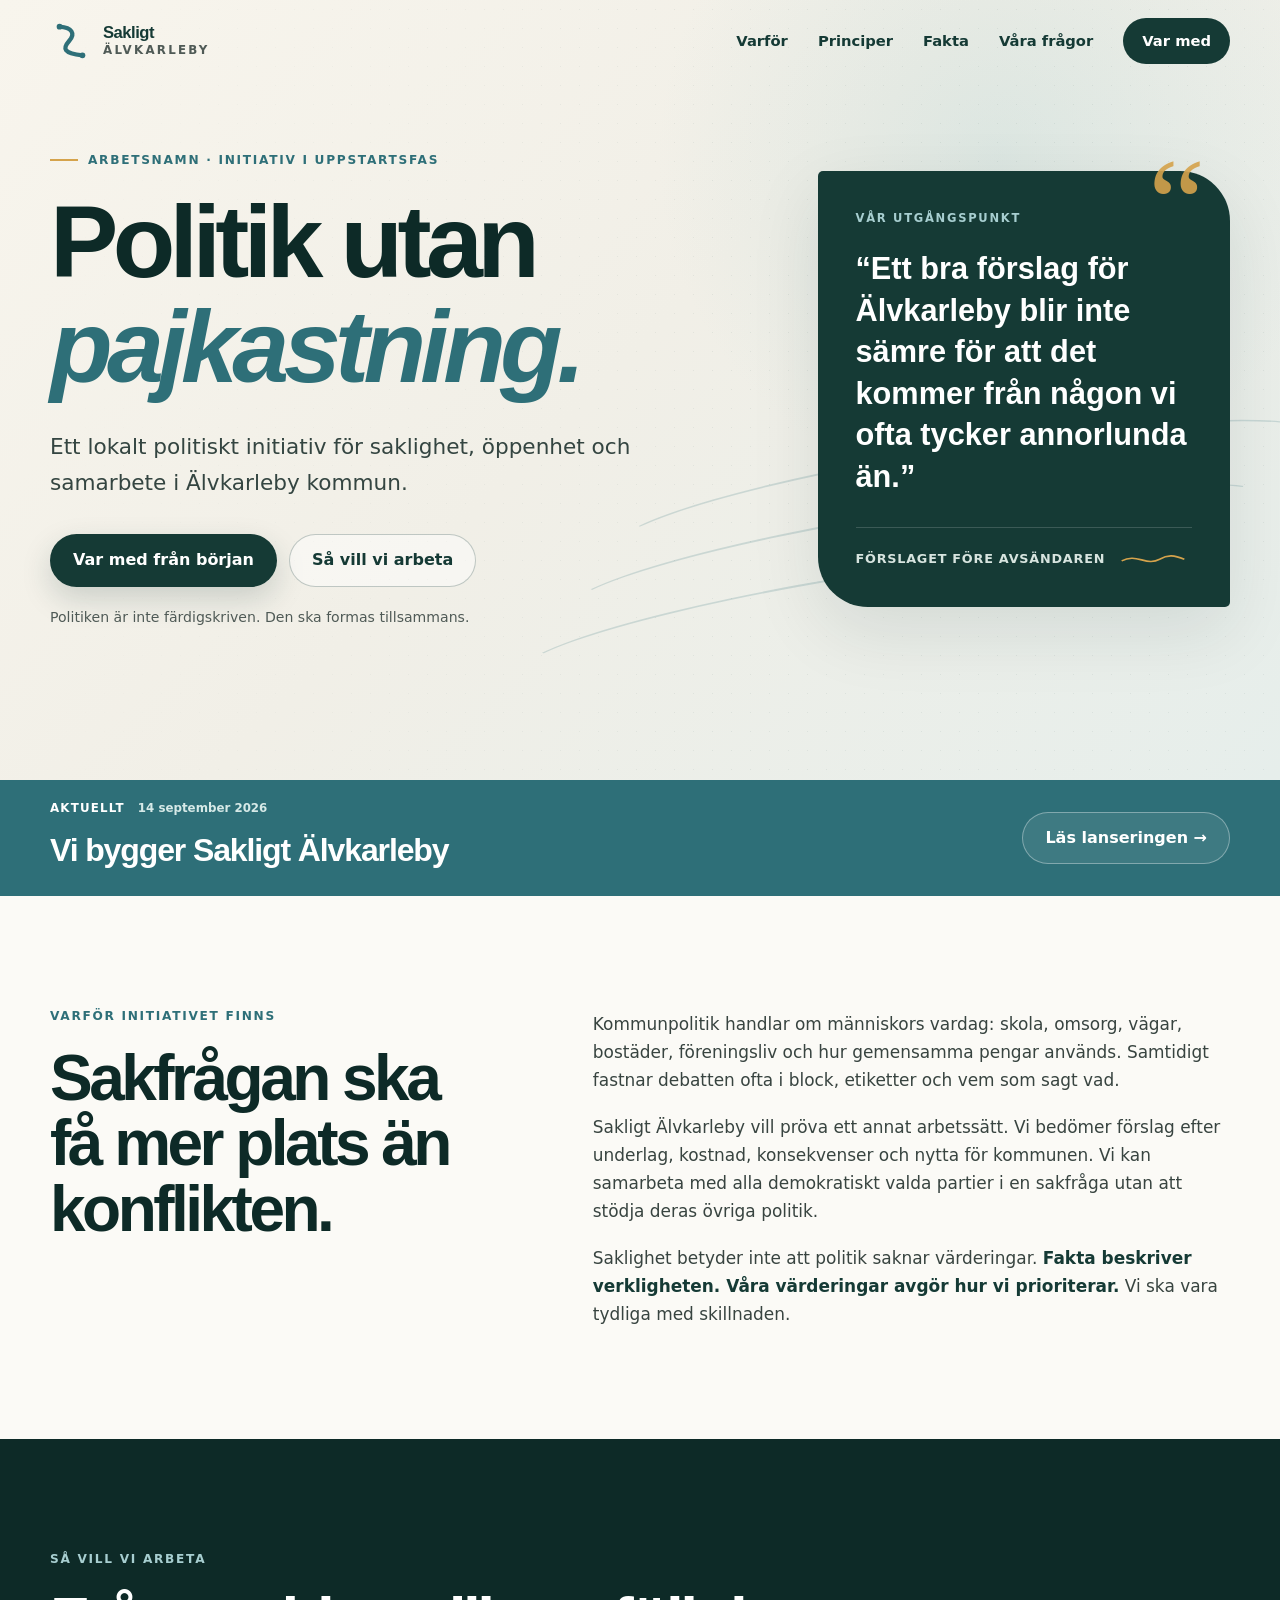
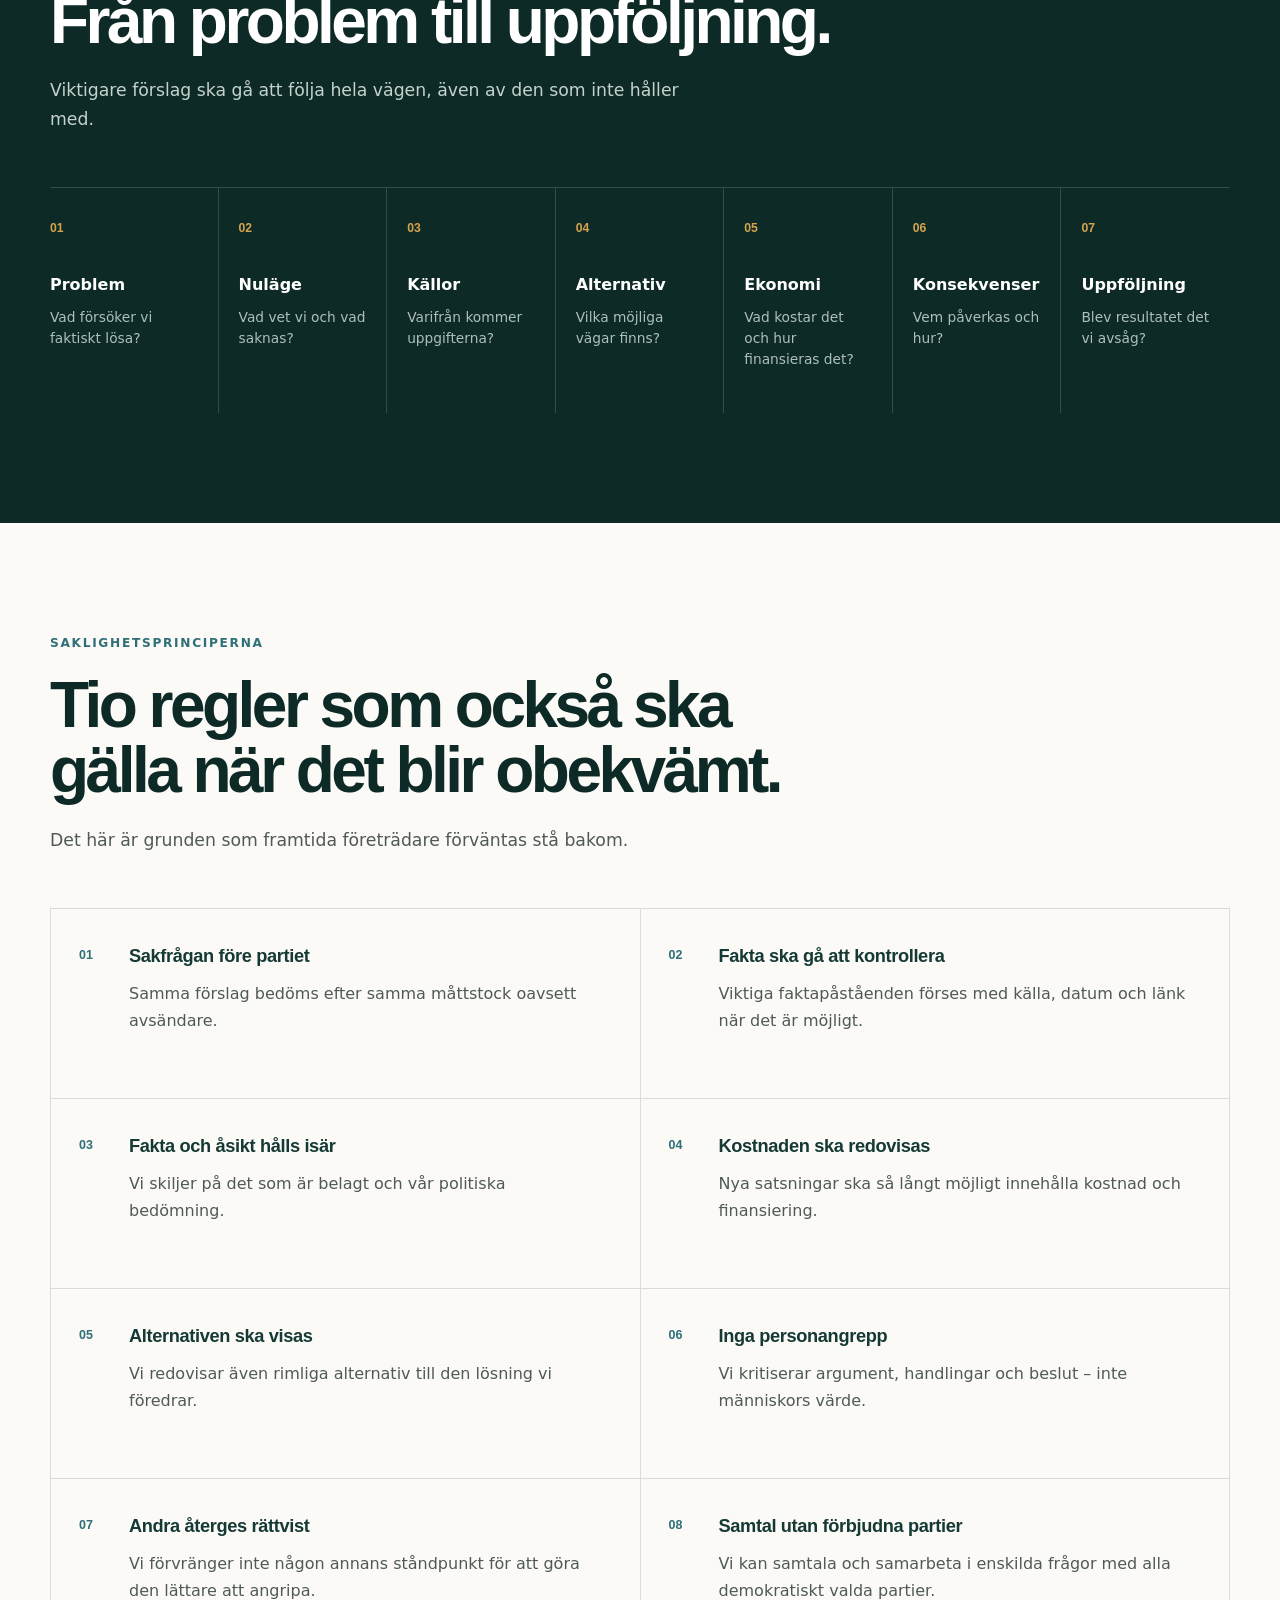
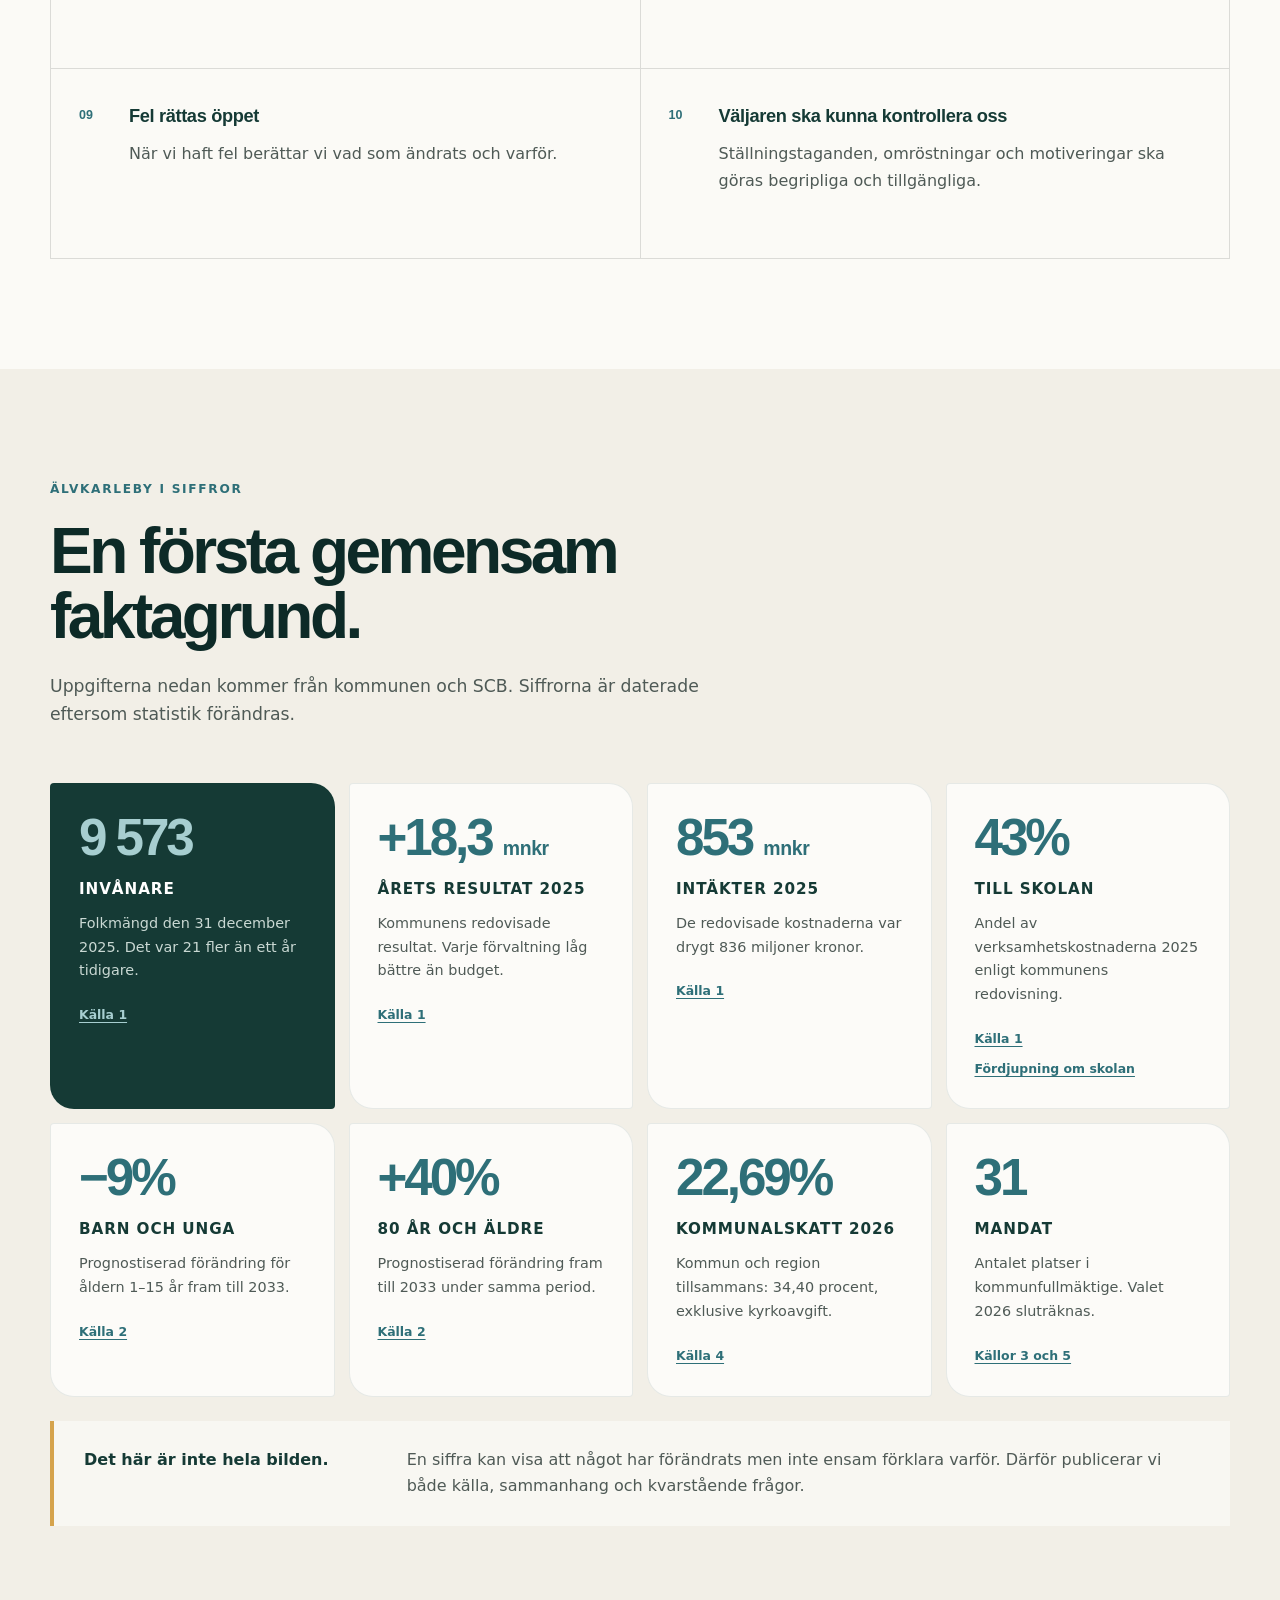
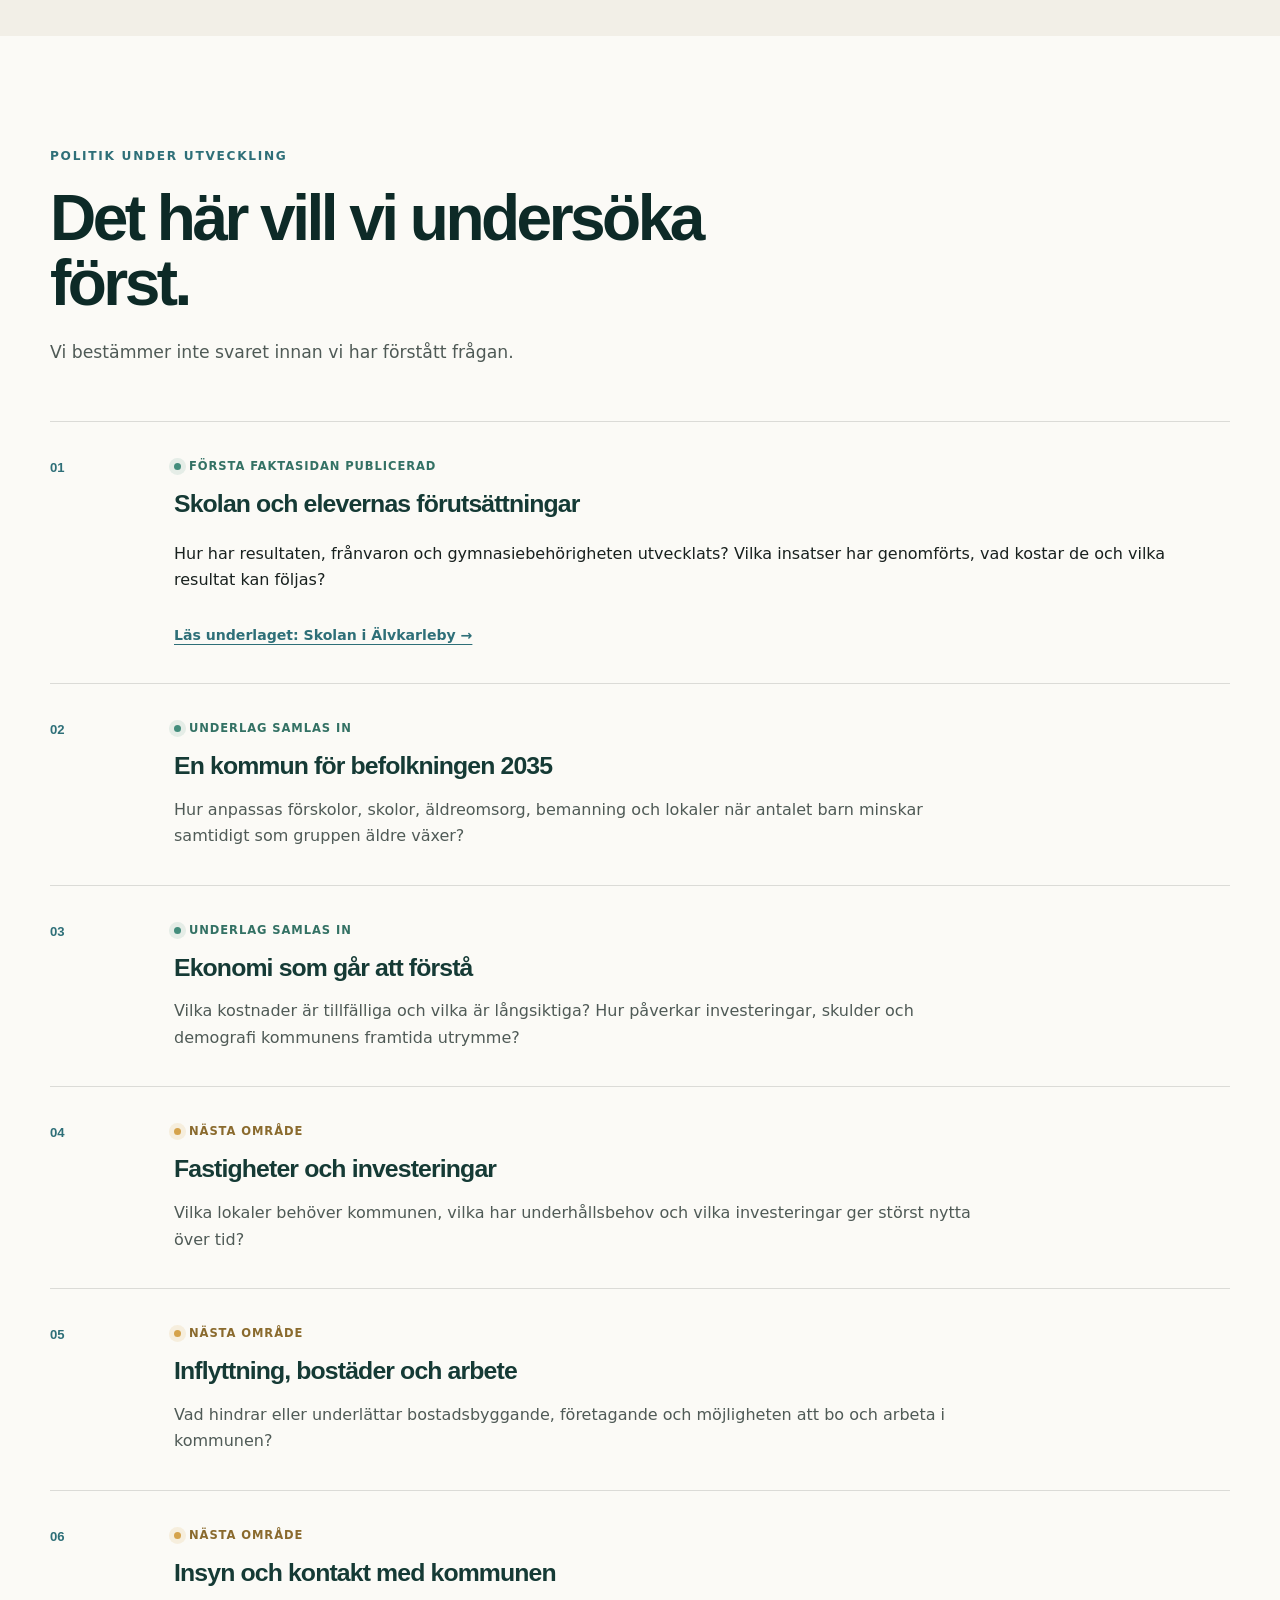
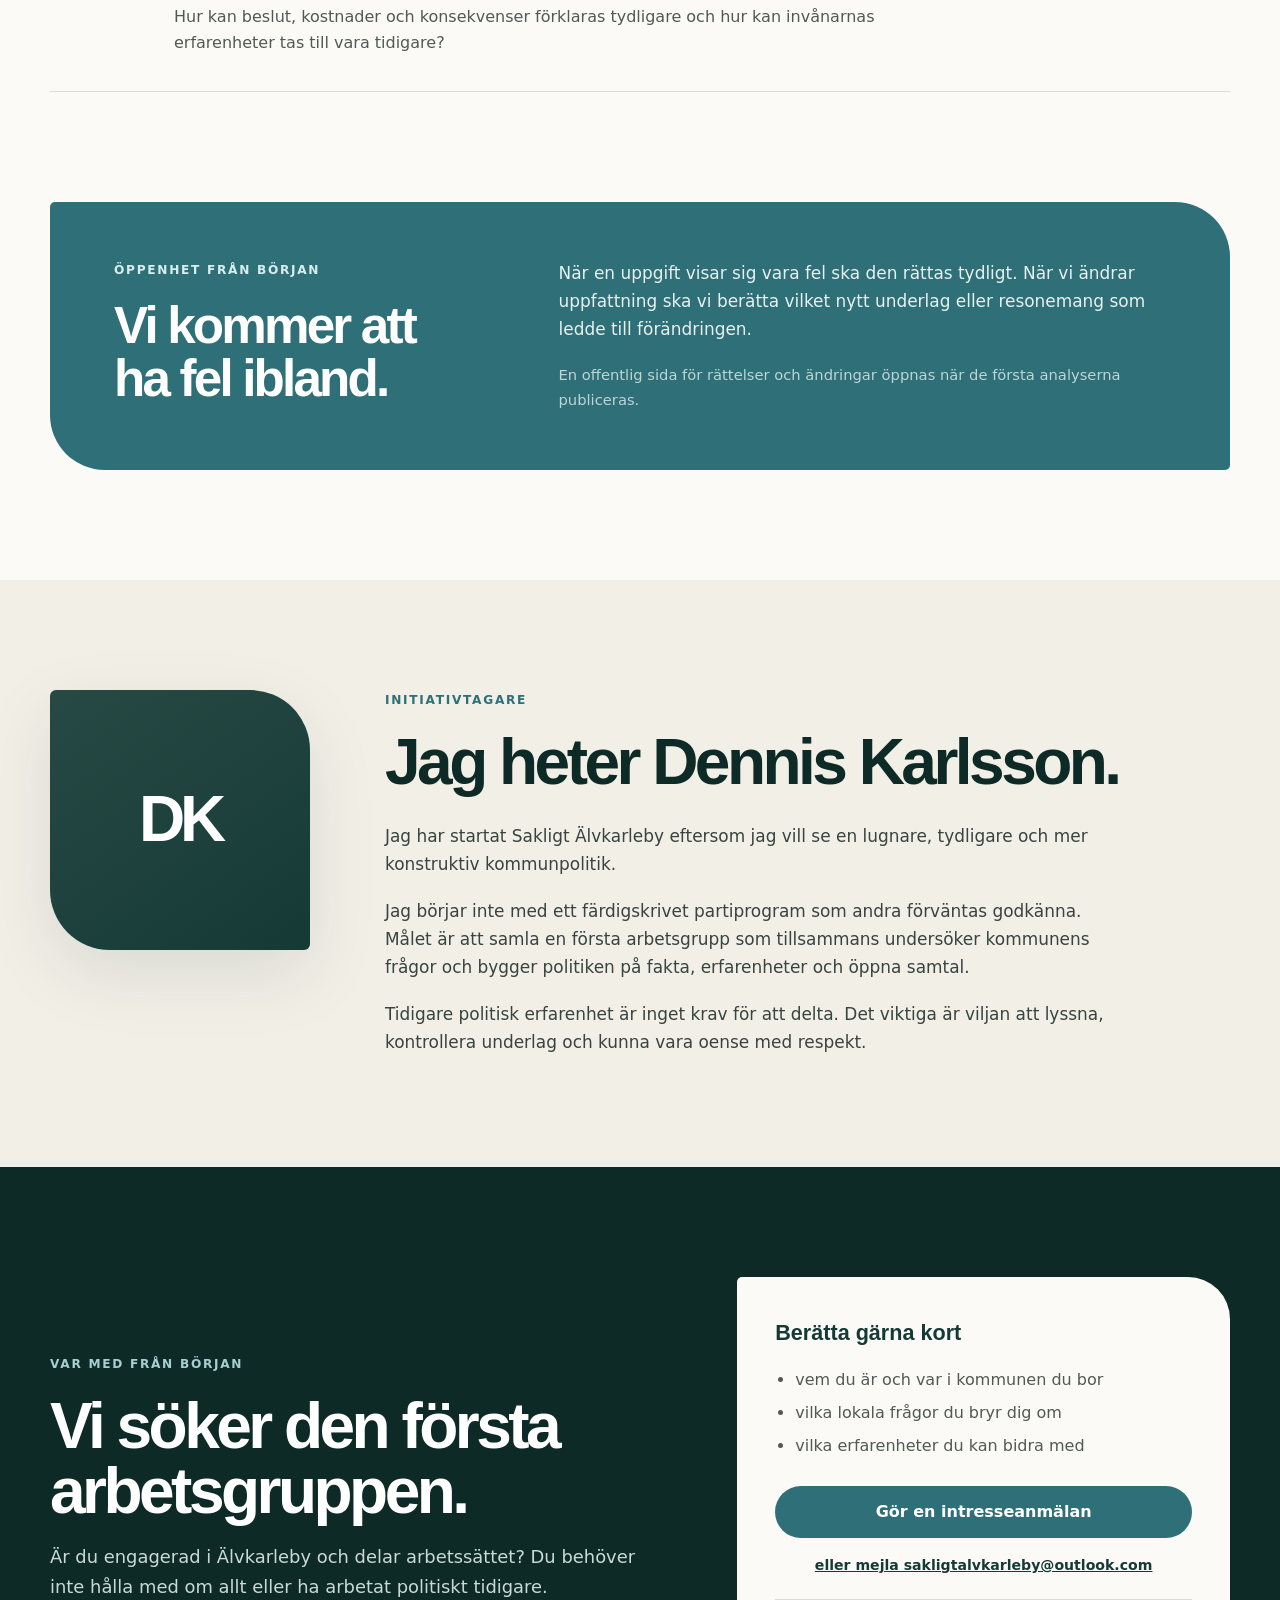
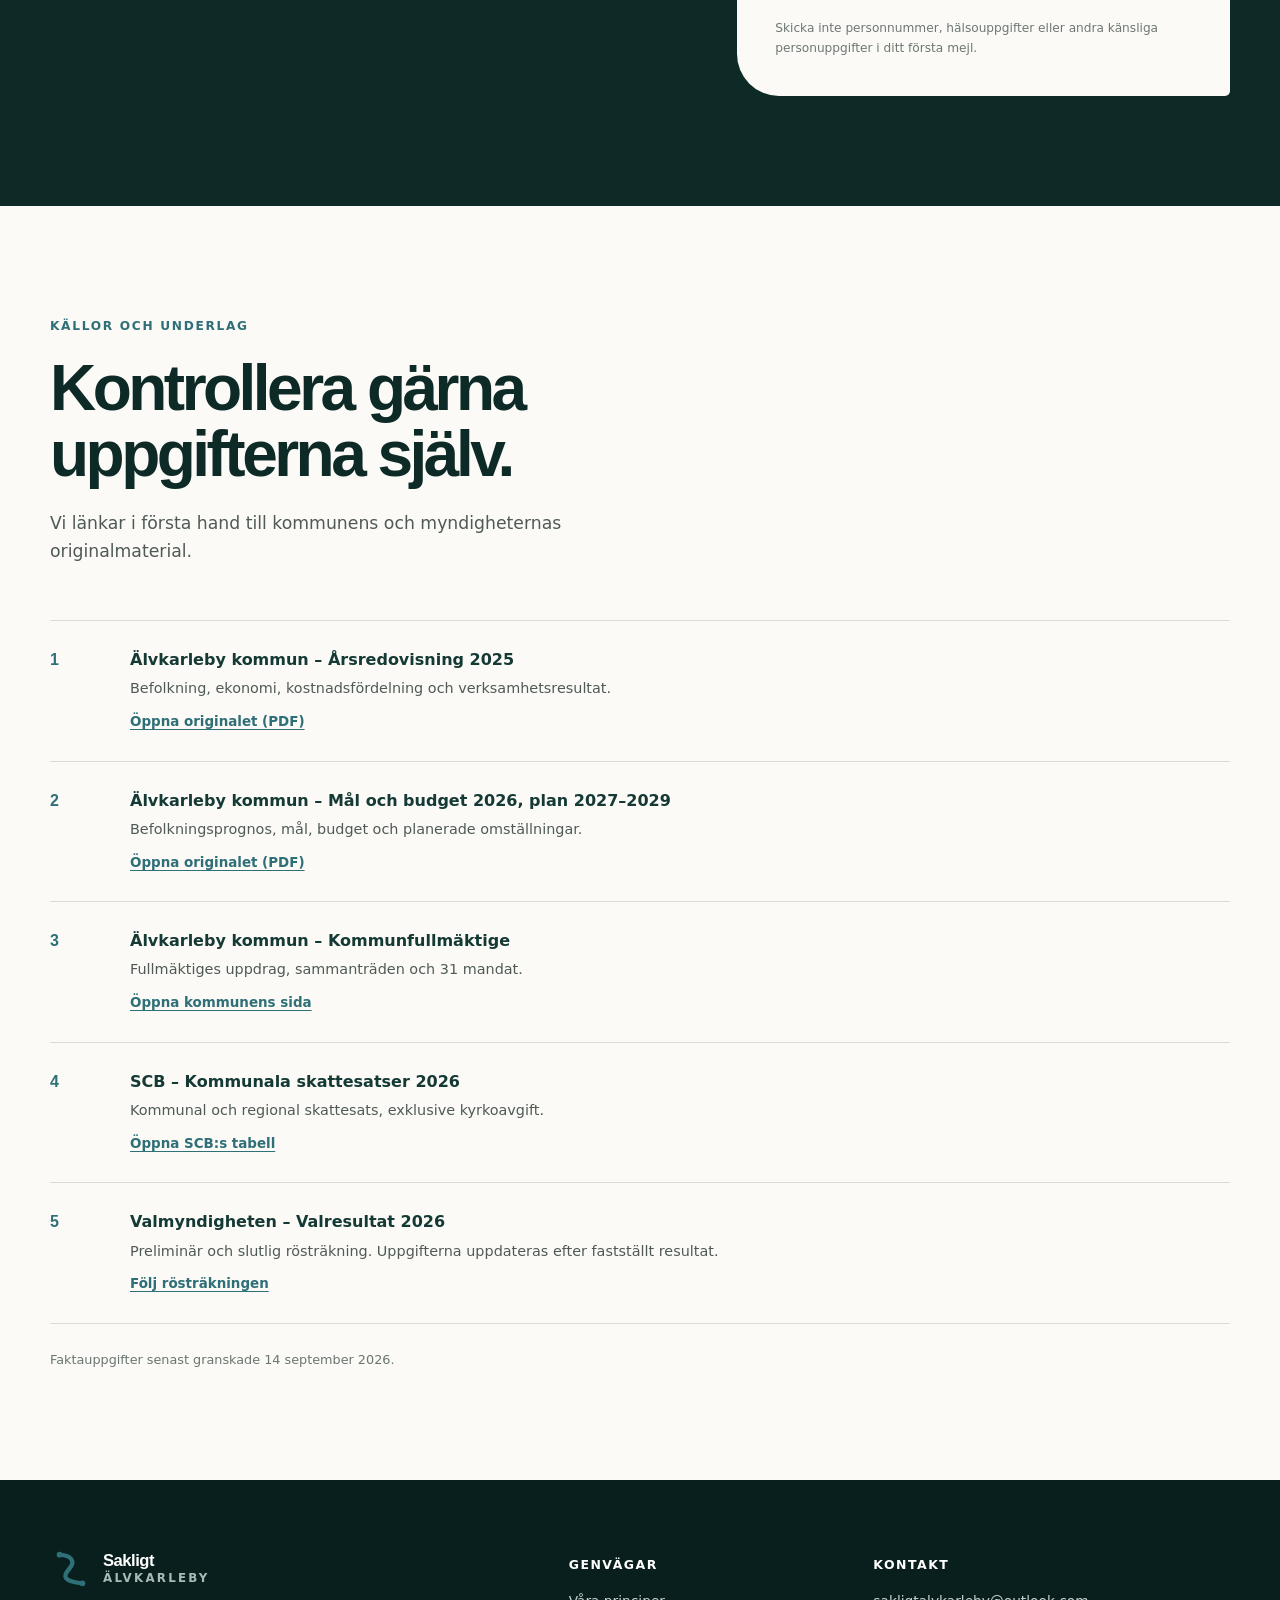
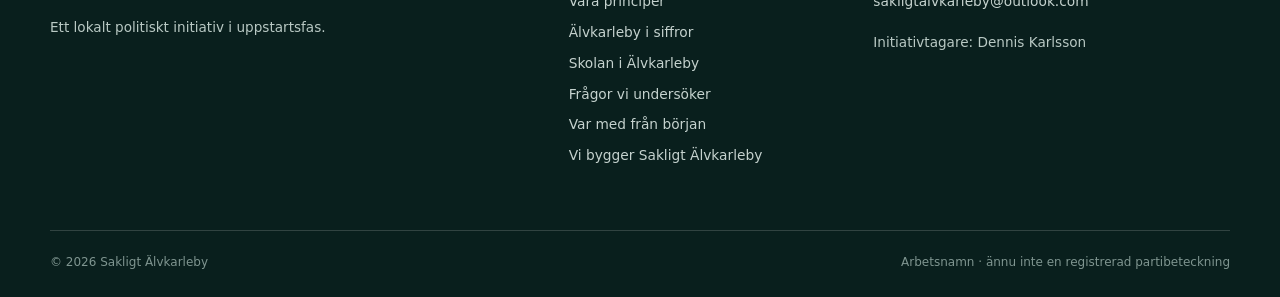
==== commit ec4dc513: "Publish launch article and social copy" ====
--- a/index.html
+++ b/index.html
@@ -10,8 +10,8 @@
   <meta property="og:type" content="website">
   <title>Sakligt Älvkarleby – Politik utan pajkastning</title>
   <link rel="icon" href="favicon.svg" type="image/svg+xml">
-  <link rel="stylesheet" href="styles.css">
-  <script src="script.js" defer></script>
+  <link rel="stylesheet" href="styles.css?v=20260914-3">
+  <script src="script.js?v=20260914-3" defer></script>
 </head>
 <body>
   <a class="skip-link" href="#main">Hoppa till innehållet</a>
@@ -82,6 +82,13 @@
         </aside>
       </div>
     </section>
+
+    <aside class="launch-banner" aria-label="Aktuellt">
+      <div class="shell launch-banner-inner">
+        <div><p><span>Aktuellt</span> 14 september 2026</p><h2>Vi bygger Sakligt Älvkarleby</h2></div>
+        <a class="button button-ghost" href="aktuellt.html">Läs lanseringen →</a>
+      </div>
+    </aside>
 
     <section class="intro section" id="varfor">
       <div class="shell split">
@@ -455,6 +462,7 @@
         <a href="skolan.html">Skolan i Älvkarleby</a>
         <a href="#fragor">Frågor vi undersöker</a>
         <a href="intresse.html">Var med från början</a>
+        <a href="aktuellt.html">Vi bygger Sakligt Älvkarleby</a>
       </div>
       <div>
         <h2>Kontakt</h2>
--- a/styles.css
+++ b/styles.css
@@ -1213,3 +1213,72 @@
   .interest-form { padding: 28px 20px; border-radius: 4px 28px 4px 28px; }
   .faq-grid { grid-template-columns: 1fr; }
 }
+
+
+/* Enhetlig formulärplacering */
+.interest-form {
+  display: grid;
+  grid-template-columns: minmax(0, 1fr);
+  width: 100%;
+}
+.interest-form .form-row {
+  display: grid;
+  grid-template-columns: minmax(0, 1fr);
+  width: 100%;
+}
+.interest-form .form-row label,
+.interest-form .form-row input,
+.interest-form .form-row select,
+.interest-form .form-row textarea {
+  display: block;
+  width: 100%;
+  min-width: 0;
+  max-width: none;
+}
+.interest-form .form-row label {
+  line-height: 1.4;
+}
+.interest-form .form-confirm,
+.interest-form .form-submit,
+.interest-form .form-help,
+.interest-form .mail-fallback {
+  width: 100%;
+}
+.interest-form .form-submit {
+  justify-self: stretch;
+}
+
+/* Lanseringssida */
+.launch-banner{color:#fff;background:var(--river)}
+.launch-banner-inner{min-height:116px;display:flex;align-items:center;justify-content:space-between;gap:30px}
+.launch-banner p{margin:0 0 5px;color:#d6e9e7;font-size:.74rem;font-weight:700}
+.launch-banner p span{margin-right:9px;color:#fff;font-weight:900;letter-spacing:.1em;text-transform:uppercase}
+.launch-banner h2{margin:0;font-family:"Arial","Helvetica Neue",sans-serif;font-size:clamp(1.35rem,2.5vw,2rem);letter-spacing:-.035em}
+.launch-banner .button-ghost{flex:none;color:#fff;border-color:rgba(255,255,255,.35);background:rgba(255,255,255,.08)}
+.article-hero{position:relative;padding:146px 0 92px;overflow:hidden;background:radial-gradient(circle at 80% 18%,rgba(167,206,208,.29),transparent 30%),linear-gradient(135deg,#f8f5ed 0%,#e8f0ed 100%)}
+.article-hero::after{content:"";position:absolute;right:-8%;bottom:-57%;width:54%;aspect-ratio:1;border:2px solid rgba(55,125,119,.15);border-radius:50%;box-shadow:0 0 0 42px rgba(55,125,119,.045),0 0 0 84px rgba(55,125,119,.035)}
+.article-hero-inner{position:relative;z-index:1}
+.article-hero h1{max-width:950px;margin:0;color:var(--forest-deep);font-family:"Arial","Helvetica Neue",sans-serif;font-size:clamp(3.8rem,8vw,7rem);letter-spacing:-.065em;line-height:.98}
+.article-hero h1 em{color:var(--river);font-style:italic}
+.article-reading-grid{display:grid;grid-template-columns:minmax(0,1fr) 340px;gap:90px;align-items:start}
+.article-body{max-width:760px}
+.article-body>p{margin:0 0 23px;color:#384440;font-size:1.07rem;line-height:1.78}
+.article-body>.article-intro{margin-bottom:30px;color:var(--forest);font-size:1.35rem;font-weight:700;line-height:1.55}
+.article-body>h2{margin:55px 0 18px;color:var(--forest-deep);font-family:"Arial","Helvetica Neue",sans-serif;font-size:clamp(1.9rem,4vw,2.8rem);letter-spacing:-.045em;line-height:1.08}
+.article-body a{color:var(--river);font-weight:800;text-underline-offset:3px}
+.article-summary{position:sticky;top:110px;padding:34px;color:#fff;background:var(--forest);border-radius:5px 42px 5px 42px}
+.article-summary h2{margin:0 0 22px;font-family:"Arial","Helvetica Neue",sans-serif;font-size:1.55rem;letter-spacing:-.035em}
+.article-summary ul{margin:0 0 25px;padding-left:20px}.article-summary li{margin:11px 0;color:#d3e0dc;font-size:.9rem}
+.article-summary a{color:var(--river-light);font-size:.84rem;font-weight:800}
+.article-cta{margin-top:55px;padding:36px;border-left:4px solid var(--gold);background:var(--paper)}
+.article-cta h2{margin:0 0 10px;color:var(--forest);font-size:1.65rem}.article-cta p{margin:0 0 22px;color:var(--ink-soft)}
+.article-cta .button{color:#fff;text-decoration:none}
+.share-grid{display:grid;grid-template-columns:.75fr 1.25fr;gap:90px;align-items:start}
+.share-grid h2{margin:0;color:var(--forest-deep);font-family:"Arial","Helvetica Neue",sans-serif;font-size:clamp(2.5rem,5vw,4.2rem);letter-spacing:-.055em;line-height:1.03}
+.share-grid>div:first-child>p:last-child{color:var(--ink-soft)}
+.share-copy-card{padding:32px;border:1px solid var(--line);border-radius:5px 34px 5px 34px;background:#fff}
+.share-copy-card textarea{display:block;width:100%;min-width:0;padding:16px;color:var(--ink);border:1px solid #b8c4c0;border-radius:7px;background:var(--paper);font:inherit;font-size:.9rem;line-height:1.55;resize:vertical}
+.share-copy-card textarea:focus{outline:3px solid rgba(55,125,119,.18);border-color:var(--river)}
+.copy-launch-button{width:100%;margin-top:14px;border:0;cursor:pointer;font:inherit}
+@media(max-width:1000px){.article-reading-grid{grid-template-columns:1fr;gap:45px}.article-summary{position:static;max-width:700px}.share-grid{grid-template-columns:1fr;gap:38px}}
+@media(max-width:760px){.launch-banner-inner{align-items:stretch;flex-direction:column;padding-block:23px}.launch-banner .button{width:100%}.article-hero{padding:108px 0 70px}.article-hero h1{font-size:clamp(3.4rem,16vw,5rem)}.article-body>p{font-size:1rem}.article-body>.article-intro{font-size:1.17rem}.article-cta,.share-copy-card{padding:26px 21px}}
